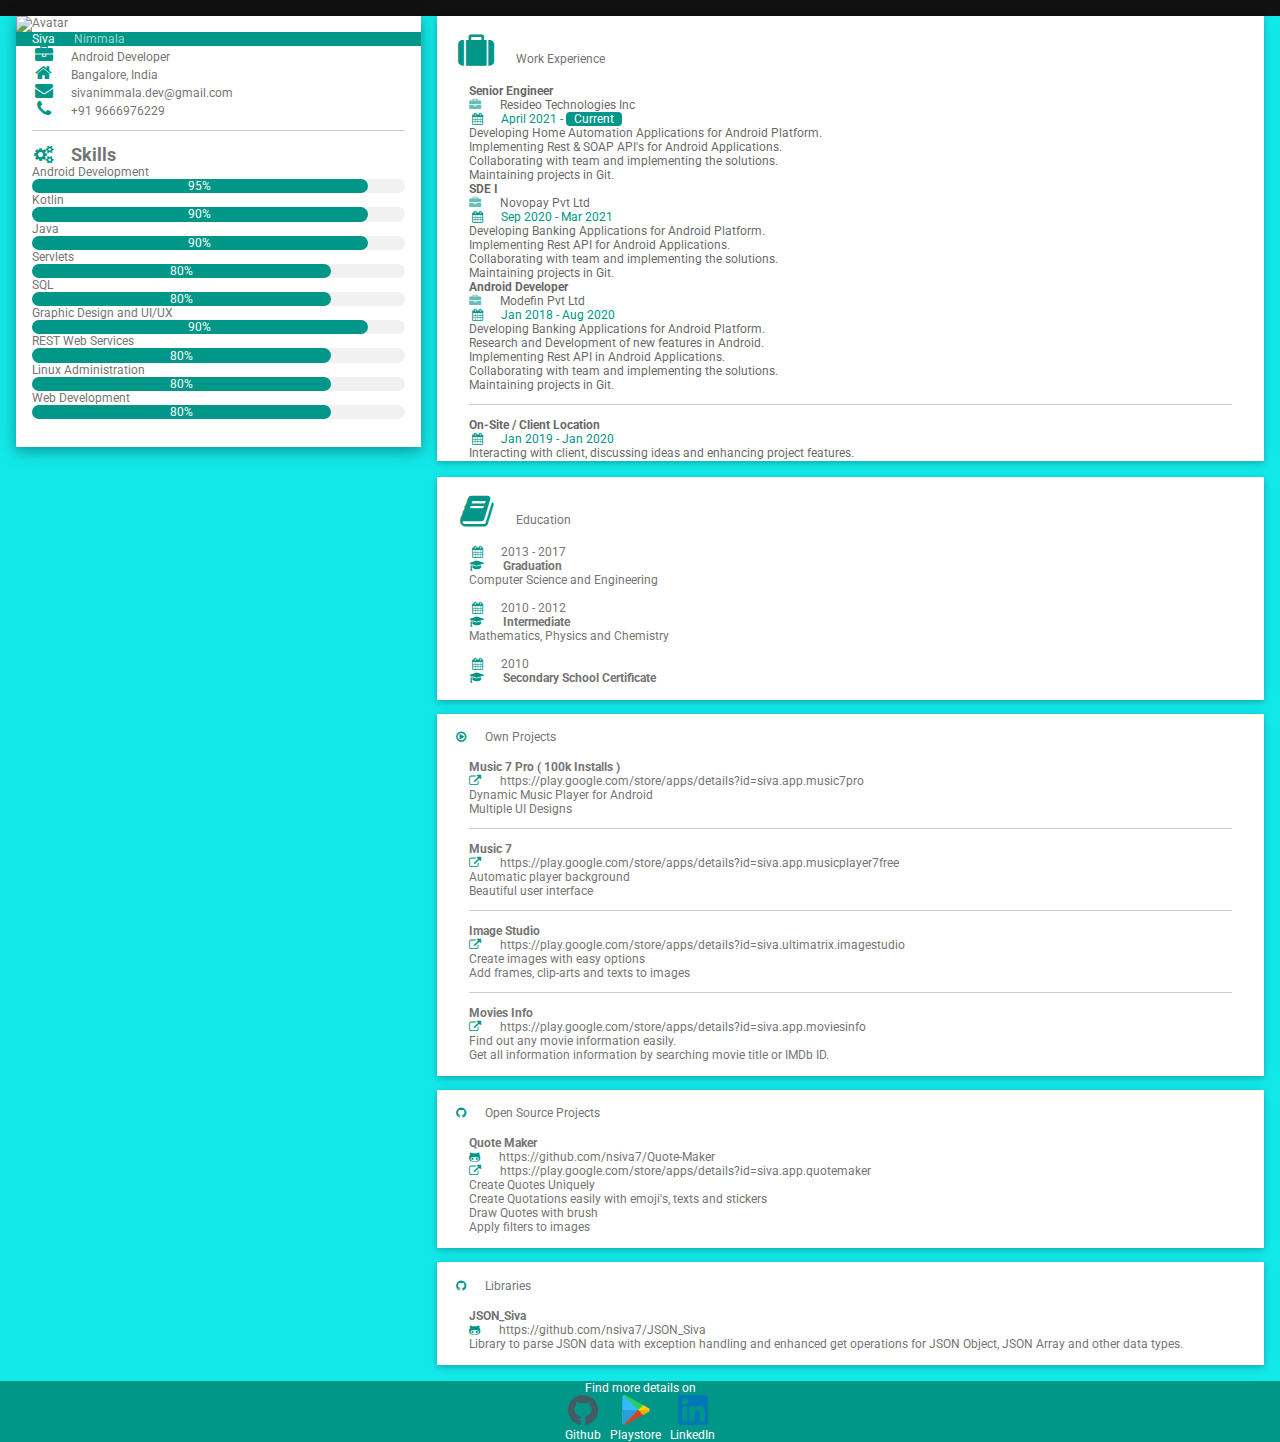
==== index.html @ 4910b0a2 "particles" ====
<!DOCTYPE html>
<html>
<title>Siva Nimmala - Android Developer</title>
<meta charset="UTF-8">
<meta name="viewport" content="width=device-width, initial-scale=1">
<link rel="stylesheet" href="https://www.w3schools.com/w3css/4/w3.css">
<link rel='stylesheet' href='https://fonts.googleapis.com/css?family=Roboto'>
<link rel="stylesheet" href="https://cdnjs.cloudflare.com/ajax/libs/font-awesome/4.7.0/css/font-awesome.min.css">
<link rel="shortcut icon" href="res/siva_fav.ico" type="image/x-icon">
<link rel="stylesheet" media="screen" href="web.css">
<style>
    html, body, h1, h2, h3, h4, h5, h6 {
        font-family: "Roboto", sans-serif
    }
</style>
<body>




<div id="content" style="background: #13E8E9">
    <!-- Page Container -->
    <div class="w3-content w3-margin-top" style="max-width:1400px;">

        <!-- The Grid -->
        <div class="w3-row-padding">

            <!-- Left Column -->
            <div class="w3-third">

                <div class="w3-white w3-text-grey w3-card-4">
                    <div class="w3-display-container">
                        <img src="https://avatars.githubusercontent.com/u/40906974" style="width:100%" alt="Avatar">
                        <h2 class="w3-teal">
                            <span class="w3-margin-left">Siva</span>
                            <span class="w3-margin-left w3-opacity">Nimmala</span>
                        </h2>
                    </div>
                    <div class="w3-container">
                        <p><i class="fa fa-briefcase fa-fw w3-margin-right w3-large w3-text-teal"></i>Android Developer</p>
                        <p><i class="fa fa-home fa-fw w3-margin-right w3-large w3-text-teal"></i>Bangalore, India</p>
                        <p><i class="fa fa-envelope fa-fw w3-margin-right w3-large w3-text-teal"></i>sivanimmala.dev@gmail.com
                        </p>
                        <p><i class="fa fa-phone fa-fw w3-margin-right w3-large w3-text-teal"></i>+91 9666976229</p>
                        <hr>

                        <p class="w3-large"><b><i class="fa fa-cogs fa-fw w3-margin-right w3-text-teal"></i>Skills</b>
                        </p>
                        <p>Android Development</p>
                        <div class="w3-light-grey w3-round-xlarge w3-small">
                            <div class="w3-container w3-center w3-round-xlarge w3-teal" style="width:90%">95%</div>
                        </div>
                        <p>Kotlin</p>
                        <div class="w3-light-grey w3-round-xlarge w3-small">
                            <div class="w3-container w3-center w3-round-xlarge w3-teal" style="width:90%">
                                <div class="w3-center w3-text-white">90%</div>
                            </div>
                        </div>
                        <p>Java</p>
                        <div class="w3-light-grey w3-round-xlarge w3-small">
                            <div class="w3-container w3-center w3-round-xlarge w3-teal" style="width:90%">
                                <div class="w3-center w3-text-white">90%</div>
                            </div>
                        </div>
                        <p>Servlets</p>
                        <div class="w3-light-grey w3-round-xlarge w3-small">
                            <div class="w3-container w3-center w3-round-xlarge w3-teal" style="width:80%">
                                <div class="w3-center w3-text-white">80%</div>
                            </div>
                        </div>
                        <p>SQL</p>
                        <div class="w3-light-grey w3-round-xlarge w3-small">
                            <div class="w3-container w3-center w3-round-xlarge w3-teal" style="width:80%">
                                <div class="w3-center w3-text-white">80%</div>
                            </div>
                        </div>
                        <p>Graphic Design and UI/UX</p>
                        <div class="w3-light-grey w3-round-xlarge w3-small">
                            <div class="w3-container w3-center w3-round-xlarge w3-teal" style="width:90%">
                                <div class="w3-center w3-text-white">90%</div>
                            </div>
                        </div>
                        <p>REST Web Services</p>
                        <div class="w3-light-grey w3-round-xlarge w3-small">
                            <div class="w3-container w3-center w3-round-xlarge w3-teal" style="width:80%">
                                <div class="w3-center w3-text-white">80%</div>
                            </div>
                        </div>
                        <p>Linux Administration</p>
                        <div class="w3-light-grey w3-round-xlarge w3-small">
                            <div class="w3-container w3-center w3-round-xlarge w3-teal" style="width:80%">
                                <div class="w3-center w3-text-white">80%</div>
                            </div>
                        </div>
                        <p>Web Development</p>
                        <div class="w3-light-grey w3-round-xlarge w3-small">
                            <div class="w3-container w3-center w3-round-xlarge w3-teal" style="width:80%">
                                <div class="w3-center w3-text-white">80%</div>
                            </div>
                        </div>
                        <br><br>
                    </div>
                </div>
                <br>

                <!-- End Left Column -->
            </div>

            <!-- Right Column -->
            <div class="w3-twothird">

                <div class="w3-container w3-card w3-margin-bottom" style="background: white">
                    <h2 class="w3-text-grey w3-padding-16"><i
                            class="fa fa-suitcase fa-fw w3-margin-right w3-xxlarge w3-text-teal"></i>Work Experience</h2>
                    <div class="w3-container">
                        <h5 class="w3-opacity"><b>Senior Engineer</b></h5>
                        <h6 class="w3-opacity">
                            <span class="fa fa-briefcase w3-margin-right w3-text-teal"></span>
                            <span>Resideo Technologies Inc</span>
                        </h6>
                        <h6 class="w3-text-teal"><i class="fa fa-calendar fa-fw w3-margin-right"></i>April 2021 - <span
                                class="w3-tag w3-teal w3-round">Current</span></h6>
                        <ul class="w3-opacity">
                            <li>Developing Home Automation Applications for Android Platform.</li>
                            <li>Implementing Rest & SOAP API's for Android Applications.</li>
                            <li>Collaborating with team and implementing the solutions.</li>
                            <li>Maintaining projects in Git.</li>
                        </ul>
                        <h5 class="w3-opacity"><b>SDE I</b></h5>
                        <h6 class="w3-opacity">
                            <span class="fa fa-briefcase w3-margin-right w3-text-teal"></span>
                            <span>Novopay Pvt Ltd</span>
                        </h6>
                        <h6 class="w3-text-teal"><i class="fa fa-calendar fa-fw w3-margin-right"></i>Sep 2020 - Mar 2021
                        </h6>
                        <ul class="w3-opacity">
                            <li>Developing Banking Applications for Android Platform.</li>
                            <li>Implementing Rest API for Android Applications.</li>
                            <li>Collaborating with team and implementing the solutions.</li>
                            <li>Maintaining projects in Git.</li>
                        </ul>
                        <h5 class="w3-opacity"><b>Android Developer</b></h5>
                        <h6 class="w3-opacity">
                            <span class="fa fa-briefcase w3-margin-right w3-text-teal"></span>
                            <span>Modefin Pvt Ltd</span>
                        </h6>
                        <h6 class="w3-text-teal"><i class="fa fa-calendar fa-fw w3-margin-right"></i>Jan 2018 - Aug 2020
                        </h6>
                        <ul class="w3-opacity">
                            <li>Developing Banking Applications for Android Platform.</li>
                            <li>Research and Development of new features in Android.</li>
                            <li>Implementing Rest API in Android Applications.</li>
                            <li>Collaborating with team and implementing the solutions.</li>
                            <li>Maintaining projects in Git.</li>
                        </ul>
                        <hr>
                    </div>
                    <div class="w3-container">
                        <h5 class="w3-opacity"><b>On-Site / Client Location</b></h5>
                        <h6 class="w3-text-teal"><i class="fa fa-calendar fa-fw w3-margin-right"></i>Jan 2019 - Jan 2020
                        </h6>
                        <ul class="w3-opacity">
                            <li>Interacting with client, discussing ideas and enhancing project features.</li>
                        </ul>
                    </div>
                </div>

                <div class="w3-container w3-text-grey w3-card 3-margin-bottom" style="background: white">
                    <h2 class="w3-text-grey w3-padding-16 ">
                        <span class="fa fa-book fa-fw w3-margin-right w3-xxlarge w3-text-teal "></span>Education</h2>
                    <div class="w3-container ">
                        <h6 class="w3-text-grey ">
                            <span class="fa fa-calendar fa-fw w3-margin-right w3-text-teal "></span>2013 - 2017</h6>
                        <span class="fa fa-graduation-cap w3-margin-right w3-text-teal "></span>
                        <b>Graduation</b>
                        <ul class="w3-text-grey ">
                            <li>Computer Science and Engineering</li>
                        </ul>
                    </div>
                    <br>
                    <div class="w3-container ">
                        <h6 class="w3-text-grey ">
                            <span class="fa fa-calendar fa-fw w3-margin-right w3-text-teal "></span>2010 - 2012</h6>
                        <span class="fa fa-graduation-cap w3-margin-right w3-text-teal "></span>
                        <b>Intermediate</b>
                        <ul class="w3-text-grey ">
                            <li>Mathematics, Physics and Chemistry</li>
                        </ul>
                    </div>
                    <br>
                    <div class="w3-container ">
                        <h6 class="w3-text-grey ">
                            <span class="fa fa-calendar fa-fw w3-margin-right w3-text-teal "></span>2010</h6>
                        <span class="fa fa-graduation-cap w3-margin-right w3-text-teal "></span>
                        <b>Secondary School Certificate</b>
                    </div>
                    <br>
                </div>

                <br/>

                <div class="w3-container w3-text-grey w3-card 3-margin-bottom" style="background: white">
                    <h2 class="w3-text-grey w3-padding-16">
                        <i class="fa fa-play-circle-o fa-fw w3-margin-right w2-xxlarge w3-text-teal"></i>Own Projects
                    </h2>
                    <div class="w3-container">
                        <h5 class="w3-text-grey"><b>Music 7 Pro ( 100k Installs )</b></h5>
                        <h6 class="w3-text-grey">
                            <span class="fa fa-external-link w3-margin-right w3-text-teal"></span>
                            <span><a style="display: inline-block;text-decoration: none"
                                     href="https://play.google.com/store/apps/details?id=siva.app.music7pro"
                                     target="_blank">https://play.google.com/store/apps/details?id=siva.app.music7pro</a></span>
                        </h6>
                        <ul class="w3-text-grey">
                            <li>Dynamic Music Player for Android</li>
                            <li>Multiple UI Designs</li>
                        </ul>
                        <hr>
                        <h5 class="w3-text-grey"><b>Music 7</b></h5>
                        <h6 class="w3-text-grey">
                            <span class="fa fa-external-link w3-margin-right w3-text-teal"></span>
                            <span><a style="display: inline-block;text-decoration: none"
                                     href="https://play.google.com/store/apps/details?id=siva.app.musicplayer7free"
                                     target="_blank">https://play.google.com/store/apps/details?id=siva.app.musicplayer7free</a></span>
                        </h6>
                        <ul class="w3-text-grey">
                            <li>Automatic player background</li>
                            <li>Beautiful user interface</li>
                        </ul>
                        <hr>
                        <h5 class="w3-text-grey"><b>Image Studio</b></h5>
                        <h6 class="w3-text-grey">
                            <span class="fa fa-external-link w3-margin-right w3-text-teal"></span>
                            <span><a style="display: inline-block;text-decoration: none"
                                     href="https://play.google.com/store/apps/details?id=siva.ultimatrix.imagestudio"
                                     target="_blank">https://play.google.com/store/apps/details?id=siva.ultimatrix.imagestudio</a></span>
                        </h6>
                        <ul class="w3-text-grey">
                            <li>Create images with easy options</li>
                            <li>Add frames, clip-arts and texts to images</li>
                        </ul>
                        <hr>
                        <h5 class="w3-text-grey"><b>Movies Info</b></h5>
                        <h6 class="w3-text-grey">
                            <span class="fa fa-external-link w3-margin-right w3-text-teal"></span>
                            <span><a style="display: inline-block;text-decoration: none"
                                     href="https://play.google.com/store/apps/details?id=siva.app.moviesinfo"
                                     target="_blank">https://play.google.com/store/apps/details?id=siva.app.moviesinfo</a></span>
                        </h6>
                        <ul class="w3-text-grey">
                            <li>Find out any movie information easily.</li>
                            <li>Get all information information by searching movie title or IMDb ID.</li>
                        </ul>
                        <br>
                    </div>
                </div>

                <br/>

                <div class="w3-container w3-text-grey w3-card 3-margin-bottom" style="background: white">
                    <h2 class="w3-text-grey w3-padding-16">
                        <i class="fa fa-github fa-fw w3-margin-right w2-xxlarge w3-text-teal"></i>Open Source Projects
                    </h2>
                    <div class="w3-container">
                        <h5 class="w3-text-grey"><b>Quote Maker</b></h5>
                        <h6 class="w3-text-grey">
                            <span class="fa fa-github-alt w3-margin-right w3-text-teal"></span>
                            <span><a style="display: inline-block;text-decoration: none"
                                     href="https://github.com/nsiva7/Quote-Maker" target="_blank">https://github.com/nsiva7/Quote-Maker</a></span>
                            <br/>
                            <span class="fa fa-external-link w3-margin-right w3-text-teal"></span>
                            <span><a style="display: inline-block;text-decoration: none"
                                     href="https://play.google.com/store/apps/details?id=siva.app.quotemaker"
                                     target="_blank">https://play.google.com/store/apps/details?id=siva.app.quotemaker</a></span>
                        </h6>
                        <ul class="w3-text-grey">
                            <li>Create Quotes Uniquely</li>
                            <li>Create Quotations easily with emoji's, texts and stickers</li>
                            <li>Draw Quotes with brush</li>
                            <li>Apply filters to images</li>
                        </ul>
                        <br>
                    </div>
                </div>

                <br/>

                <div class="w3-container w3-text-grey w3-card 3-margin-bottom" style="background: white">
                    <h2 class="w3-text-grey w3-padding-16">
                        <i class="fa fa-github fa-fw w3-margin-right w2-xxlarge w3-text-teal"></i>Libraries
                    </h2>
                    <div class="w3-container">
                        <h5 class="w3-text-grey"><b>JSON_Siva</b></h5>
                        <h6 class="w3-text-grey">
                            <span class="fa fa-github-alt w3-margin-right w3-text-teal"></span>
                            <span><a style="display: inline-block;text-decoration: none"
                                     href="https://github.com/nsiva7/JSON_Siva" target="_blank">https://github.com/nsiva7/JSON_Siva</a></span>
                        </h6>
                        <ul class="w3-text-grey">
                            <li>Library to parse JSON data with exception handling and enhanced get operations for JSON
                                Object, JSON Array and other data types.
                            </li>
                        </ul>
                        <br>
                    </div>
                </div>

                <!-- End Right Column -->
            </div>

            <!-- End Grid -->
        </div>

        <!-- End Page Container -->
    </div>

    <footer class="w3-container w3-teal w3-center w3-margin-top">
        <p>Find more details on</p>
        <div>
            <a style="display: inline-block;text-decoration: none" href="https://github.com/nsiva7" target="_blank">
                <div style="align-content: center">
                    <img alt="Siva Nimmala on Github" src="res/github.png" width="30" height="30">
                    <p>Github</p>
                </div>
            </a>
            <p style="display: inline-block">&nbsp;</p>
            <a style="display: inline-block;text-decoration: none"
               href="https://play.google.com/store/apps/dev?id=6295337706296843782" target="_blank">
                <div style="align-content: center">
                    <img alt="Siva Nimmala on Google Playstore" src="res/playstore.png" width="30" height="30">
                    <p>Playstore</p>
                </div>
            </a>
            <p style="display: inline-block">&nbsp;</p>
            <a style="display: inline-block;text-decoration: none"
               href="https://www.linkedin.com/in/siva-nimmala-716959147/" target="_blank">
                <div style="align-content: center">
                    <img alt="Siva Nimmala on LinkedIn" src="res/linkedin.png" width="30" height="30">
                    <p>LinkedIn</p>
                </div>
            </a>
        </div>
    </footer>
</div>

</body>
</html>
---- web.css ----
/* =============================================================================
   HTML5 CSS Reset Minified - Eric Meyer
   ========================================================================== */

html,body,div,span,object,iframe,h1,h2,h3,h4,h5,h6,p,blockquote,pre,abbr,address,cite,code,del,dfn,em,img,ins,kbd,q,samp,small,strong,sub,sup,var,b,i,dl,dt,dd,ol,ul,li,fieldset,form,label,legend,table,caption,tbody,tfoot,thead,tr,th,td,article,aside,canvas,details,figcaption,figure,footer,header,hgroup,menu,nav,section,summary,time,mark,audio,video{margin:0;padding:0;border:0;outline:0;font-size:100%;vertical-align:baseline;background:transparent}
body{line-height:1}
article,aside,details,figcaption,figure,footer,header,hgroup,menu,nav,section{display:block}
nav ul{list-style:none}
blockquote,q{quotes:none}
blockquote:before,blockquote:after,q:before,q:after{content:none}
a{margin:0;padding:0;font-size:100%;vertical-align:baseline;background:transparent;text-decoration:none}
mark{background-color:#ff9;color:#000;font-style:italic;font-weight:bold}
del{text-decoration:line-through}
abbr[title],dfn[title]{border-bottom:1px dotted;cursor:help}
table{border-collapse:collapse;border-spacing:0}
hr{display:block;height:1px;border:0;border-top:1px solid #ccc;margin:1em 0;padding:0}
input,select{vertical-align:middle}
li{list-style:none}


/* =============================================================================
   My CSS
   ========================================================================== */

/* ---- base ---- */

html,body{
    width:100%;
    height:100%;
    background:#111;
}

html{
    -webkit-tap-highlight-color: rgba(0, 0, 0, 0);
}

body{
    font:normal 75% Arial, Helvetica, sans-serif;
}

canvas{
    display:block;
    vertical-align:bottom;
}


/* ---- stats.js ---- */

.count-particles{
    background: #000022;
    position: absolute;
    top: 48px;
    left: 0;
    width: 80px;
    color: #13E8E9;
    font-size: .8em;
    text-align: left;
    text-indent: 4px;
    line-height: 14px;
    padding-bottom: 2px;
    font-family: Helvetica, Arial, sans-serif;
    font-weight: bold;
}

.js-count-particles{
    font-size: 1.1em;
}

#stats,
.count-particles{
    -webkit-user-select: none;
    margin-top: 5px;
    margin-left: 5px;
}

#stats{
    border-radius: 3px 3px 0 0;
    overflow: hidden;
}

.count-particles{
    border-radius: 0 0 3px 3px;
}


/* ---- particles.js container ---- */

#particles-js{
    width: 100%;
    height: 100%;
    background-color: #b61924;
    background-image: url('');
    background-size: cover;
    background-position: 50% 50%;
    background-repeat: no-repeat;
}
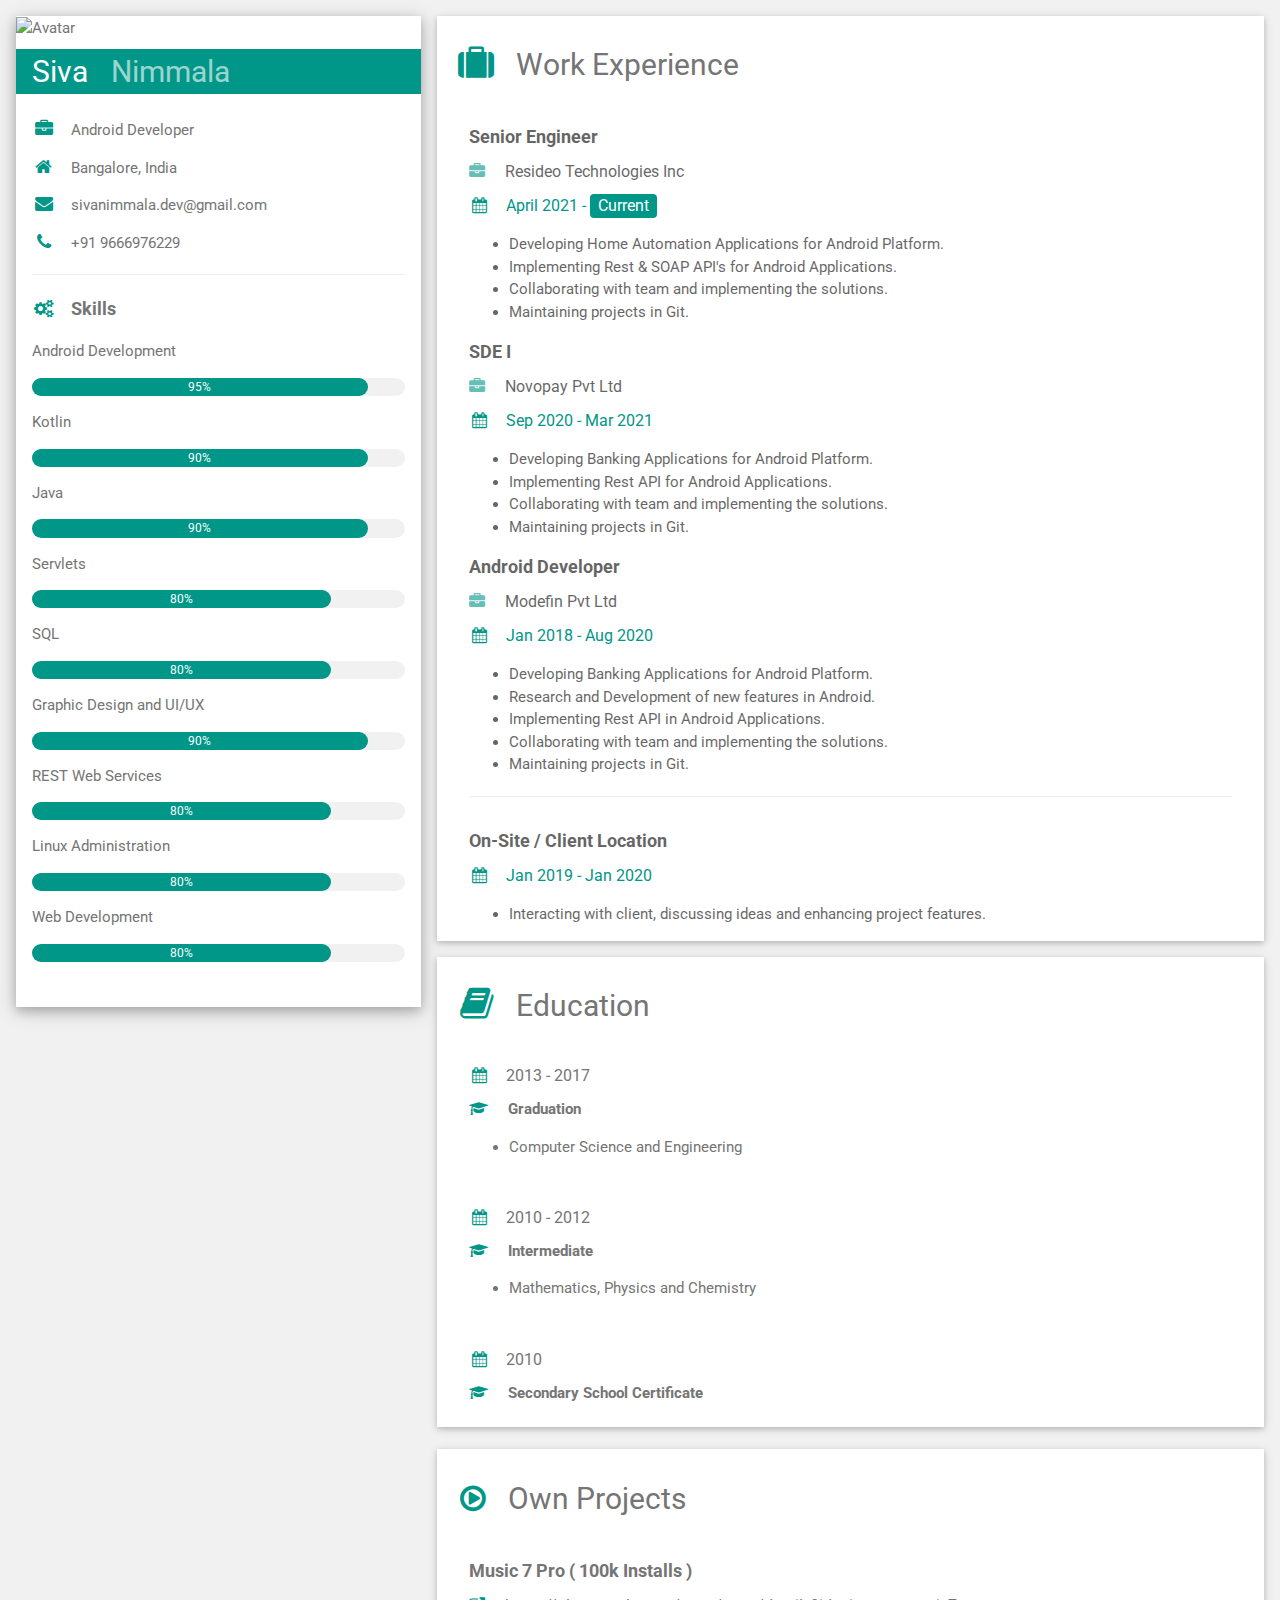
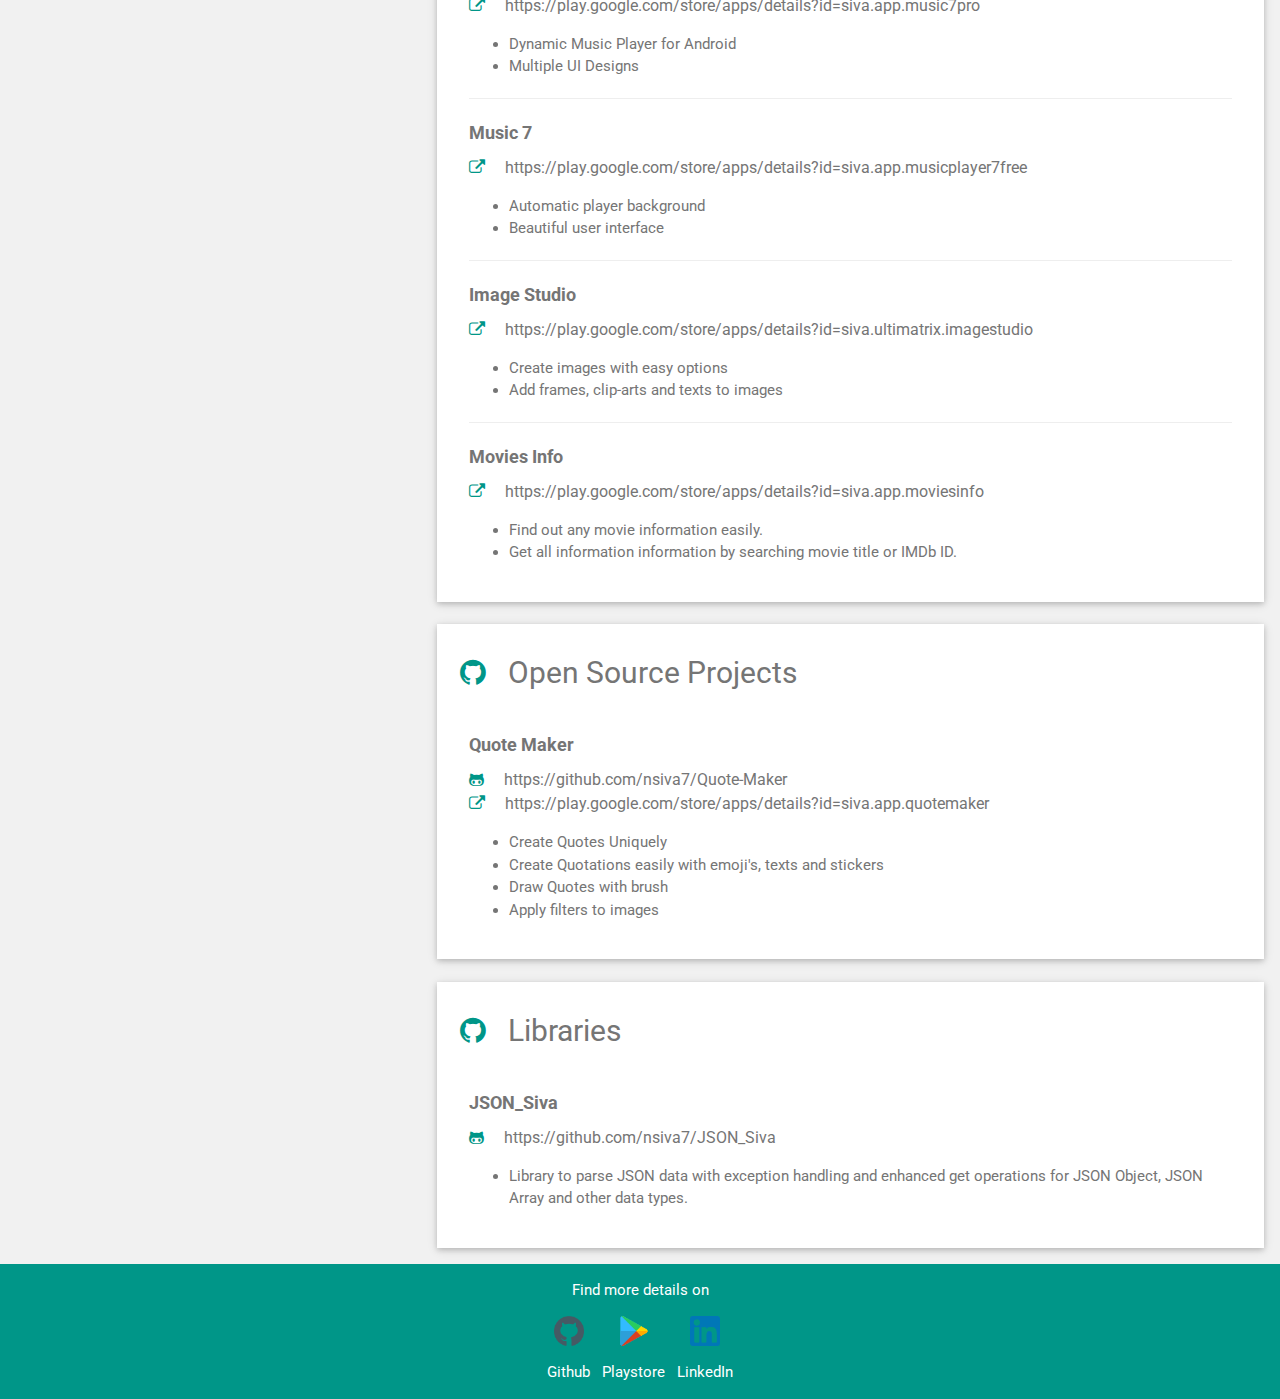
==== commit ff87bdda: "[Fix] Particles #1" ====
--- a/index.html
+++ b/index.html
@@ -7,341 +7,335 @@
 <link rel='stylesheet' href='https://fonts.googleapis.com/css?family=Roboto'>
 <link rel="stylesheet" href="https://cdnjs.cloudflare.com/ajax/libs/font-awesome/4.7.0/css/font-awesome.min.css">
 <link rel="shortcut icon" href="res/siva_fav.ico" type="image/x-icon">
-<link rel="stylesheet" media="screen" href="web.css">
 <style>
     html, body, h1, h2, h3, h4, h5, h6 {
         font-family: "Roboto", sans-serif
     }
 </style>
-<body>
-
-
-
-
-<div id="content" style="background: #13E8E9">
-    <!-- Page Container -->
-    <div class="w3-content w3-margin-top" style="max-width:1400px;">
-
-        <!-- The Grid -->
-        <div class="w3-row-padding">
-
-            <!-- Left Column -->
-            <div class="w3-third">
-
-                <div class="w3-white w3-text-grey w3-card-4">
-                    <div class="w3-display-container">
-                        <img src="https://avatars.githubusercontent.com/u/40906974" style="width:100%" alt="Avatar">
-                        <h2 class="w3-teal">
-                            <span class="w3-margin-left">Siva</span>
-                            <span class="w3-margin-left w3-opacity">Nimmala</span>
-                        </h2>
-                    </div>
-                    <div class="w3-container">
-                        <p><i class="fa fa-briefcase fa-fw w3-margin-right w3-large w3-text-teal"></i>Android Developer</p>
-                        <p><i class="fa fa-home fa-fw w3-margin-right w3-large w3-text-teal"></i>Bangalore, India</p>
-                        <p><i class="fa fa-envelope fa-fw w3-margin-right w3-large w3-text-teal"></i>sivanimmala.dev@gmail.com
-                        </p>
-                        <p><i class="fa fa-phone fa-fw w3-margin-right w3-large w3-text-teal"></i>+91 9666976229</p>
-                        <hr>
-
-                        <p class="w3-large"><b><i class="fa fa-cogs fa-fw w3-margin-right w3-text-teal"></i>Skills</b>
-                        </p>
-                        <p>Android Development</p>
-                        <div class="w3-light-grey w3-round-xlarge w3-small">
-                            <div class="w3-container w3-center w3-round-xlarge w3-teal" style="width:90%">95%</div>
-                        </div>
-                        <p>Kotlin</p>
-                        <div class="w3-light-grey w3-round-xlarge w3-small">
-                            <div class="w3-container w3-center w3-round-xlarge w3-teal" style="width:90%">
-                                <div class="w3-center w3-text-white">90%</div>
-                            </div>
-                        </div>
-                        <p>Java</p>
-                        <div class="w3-light-grey w3-round-xlarge w3-small">
-                            <div class="w3-container w3-center w3-round-xlarge w3-teal" style="width:90%">
-                                <div class="w3-center w3-text-white">90%</div>
-                            </div>
-                        </div>
-                        <p>Servlets</p>
-                        <div class="w3-light-grey w3-round-xlarge w3-small">
-                            <div class="w3-container w3-center w3-round-xlarge w3-teal" style="width:80%">
-                                <div class="w3-center w3-text-white">80%</div>
-                            </div>
-                        </div>
-                        <p>SQL</p>
-                        <div class="w3-light-grey w3-round-xlarge w3-small">
-                            <div class="w3-container w3-center w3-round-xlarge w3-teal" style="width:80%">
-                                <div class="w3-center w3-text-white">80%</div>
-                            </div>
-                        </div>
-                        <p>Graphic Design and UI/UX</p>
-                        <div class="w3-light-grey w3-round-xlarge w3-small">
-                            <div class="w3-container w3-center w3-round-xlarge w3-teal" style="width:90%">
-                                <div class="w3-center w3-text-white">90%</div>
-                            </div>
-                        </div>
-                        <p>REST Web Services</p>
-                        <div class="w3-light-grey w3-round-xlarge w3-small">
-                            <div class="w3-container w3-center w3-round-xlarge w3-teal" style="width:80%">
-                                <div class="w3-center w3-text-white">80%</div>
-                            </div>
-                        </div>
-                        <p>Linux Administration</p>
-                        <div class="w3-light-grey w3-round-xlarge w3-small">
-                            <div class="w3-container w3-center w3-round-xlarge w3-teal" style="width:80%">
-                                <div class="w3-center w3-text-white">80%</div>
-                            </div>
-                        </div>
-                        <p>Web Development</p>
-                        <div class="w3-light-grey w3-round-xlarge w3-small">
-                            <div class="w3-container w3-center w3-round-xlarge w3-teal" style="width:80%">
-                                <div class="w3-center w3-text-white">80%</div>
-                            </div>
-                        </div>
-                        <br><br>
-                    </div>
+<body class="w3-light-grey">
+
+<!-- Page Container -->
+<div class="w3-content w3-margin-top" style="max-width:1400px;">
+
+    <!-- The Grid -->
+    <div class="w3-row-padding">
+
+        <!-- Left Column -->
+        <div class="w3-third">
+
+            <div class="w3-white w3-text-grey w3-card-4">
+                <div class="w3-display-container">
+                    <img src="https://avatars.githubusercontent.com/u/40906974" style="width:100%" alt="Avatar">
+                    <h2 class="w3-teal">
+                        <span class="w3-margin-left">Siva</span>
+                        <span class="w3-margin-left w3-opacity">Nimmala</span>
+                    </h2>
+                </div>
+                <div class="w3-container">
+                    <p><i class="fa fa-briefcase fa-fw w3-margin-right w3-large w3-text-teal"></i>Android Developer</p>
+                    <p><i class="fa fa-home fa-fw w3-margin-right w3-large w3-text-teal"></i>Bangalore, India</p>
+                    <p><i class="fa fa-envelope fa-fw w3-margin-right w3-large w3-text-teal"></i>sivanimmala.dev@gmail.com
+                    </p>
+                    <p><i class="fa fa-phone fa-fw w3-margin-right w3-large w3-text-teal"></i>+91 9666976229</p>
+                    <hr>
+
+                    <p class="w3-large"><b><i class="fa fa-cogs fa-fw w3-margin-right w3-text-teal"></i>Skills</b>
+                    </p>
+                    <p>Android Development</p>
+                    <div class="w3-light-grey w3-round-xlarge w3-small">
+                        <div class="w3-container w3-center w3-round-xlarge w3-teal" style="width:90%">95%</div>
+                    </div>
+                    <p>Kotlin</p>
+                    <div class="w3-light-grey w3-round-xlarge w3-small">
+                        <div class="w3-container w3-center w3-round-xlarge w3-teal" style="width:90%">
+                            <div class="w3-center w3-text-white">90%</div>
+                        </div>
+                    </div>
+                    <p>Java</p>
+                    <div class="w3-light-grey w3-round-xlarge w3-small">
+                        <div class="w3-container w3-center w3-round-xlarge w3-teal" style="width:90%">
+                            <div class="w3-center w3-text-white">90%</div>
+                        </div>
+                    </div>
+                    <p>Servlets</p>
+                    <div class="w3-light-grey w3-round-xlarge w3-small">
+                        <div class="w3-container w3-center w3-round-xlarge w3-teal" style="width:80%">
+                            <div class="w3-center w3-text-white">80%</div>
+                        </div>
+                    </div>
+                    <p>SQL</p>
+                    <div class="w3-light-grey w3-round-xlarge w3-small">
+                        <div class="w3-container w3-center w3-round-xlarge w3-teal" style="width:80%">
+                            <div class="w3-center w3-text-white">80%</div>
+                        </div>
+                    </div>
+                    <p>Graphic Design and UI/UX</p>
+                    <div class="w3-light-grey w3-round-xlarge w3-small">
+                        <div class="w3-container w3-center w3-round-xlarge w3-teal" style="width:90%">
+                            <div class="w3-center w3-text-white">90%</div>
+                        </div>
+                    </div>
+                    <p>REST Web Services</p>
+                    <div class="w3-light-grey w3-round-xlarge w3-small">
+                        <div class="w3-container w3-center w3-round-xlarge w3-teal" style="width:80%">
+                            <div class="w3-center w3-text-white">80%</div>
+                        </div>
+                    </div>
+                    <p>Linux Administration</p>
+                    <div class="w3-light-grey w3-round-xlarge w3-small">
+                        <div class="w3-container w3-center w3-round-xlarge w3-teal" style="width:80%">
+                            <div class="w3-center w3-text-white">80%</div>
+                        </div>
+                    </div>
+                    <p>Web Development</p>
+                    <div class="w3-light-grey w3-round-xlarge w3-small">
+                        <div class="w3-container w3-center w3-round-xlarge w3-teal" style="width:80%">
+                            <div class="w3-center w3-text-white">80%</div>
+                        </div>
+                    </div>
+                    <br><br>
+                </div>
+            </div>
+            <br>
+
+            <!-- End Left Column -->
+        </div>
+
+        <!-- Right Column -->
+        <div class="w3-twothird">
+
+            <div class="w3-container w3-card w3-margin-bottom" style="background: white">
+                <h2 class="w3-text-grey w3-padding-16"><i
+                        class="fa fa-suitcase fa-fw w3-margin-right w3-xxlarge w3-text-teal"></i>Work Experience</h2>
+                <div class="w3-container">
+                    <h5 class="w3-opacity"><b>Senior Engineer</b></h5>
+                    <h6 class="w3-opacity">
+                        <span class="fa fa-briefcase w3-margin-right w3-text-teal"></span>
+                        <span>Resideo Technologies Inc</span>
+                    </h6>
+                    <h6 class="w3-text-teal"><i class="fa fa-calendar fa-fw w3-margin-right"></i>April 2021 - <span
+                            class="w3-tag w3-teal w3-round">Current</span></h6>
+                    <ul class="w3-opacity">
+                        <li>Developing Home Automation Applications for Android Platform.</li>
+                        <li>Implementing Rest & SOAP API's for Android Applications.</li>
+                        <li>Collaborating with team and implementing the solutions.</li>
+                        <li>Maintaining projects in Git.</li>
+                    </ul>
+                    <h5 class="w3-opacity"><b>SDE I</b></h5>
+                    <h6 class="w3-opacity">
+                        <span class="fa fa-briefcase w3-margin-right w3-text-teal"></span>
+                        <span>Novopay Pvt Ltd</span>
+                    </h6>
+                    <h6 class="w3-text-teal"><i class="fa fa-calendar fa-fw w3-margin-right"></i>Sep 2020 - Mar 2021
+                    </h6>
+                    <ul class="w3-opacity">
+                        <li>Developing Banking Applications for Android Platform.</li>
+                        <li>Implementing Rest API for Android Applications.</li>
+                        <li>Collaborating with team and implementing the solutions.</li>
+                        <li>Maintaining projects in Git.</li>
+                    </ul>
+                    <h5 class="w3-opacity"><b>Android Developer</b></h5>
+                    <h6 class="w3-opacity">
+                        <span class="fa fa-briefcase w3-margin-right w3-text-teal"></span>
+                        <span>Modefin Pvt Ltd</span>
+                    </h6>
+                    <h6 class="w3-text-teal"><i class="fa fa-calendar fa-fw w3-margin-right"></i>Jan 2018 - Aug 2020
+                    </h6>
+                    <ul class="w3-opacity">
+                        <li>Developing Banking Applications for Android Platform.</li>
+                        <li>Research and Development of new features in Android.</li>
+                        <li>Implementing Rest API in Android Applications.</li>
+                        <li>Collaborating with team and implementing the solutions.</li>
+                        <li>Maintaining projects in Git.</li>
+                    </ul>
+                    <hr>
+                </div>
+                <div class="w3-container">
+                    <h5 class="w3-opacity"><b>On-Site / Client Location</b></h5>
+                    <h6 class="w3-text-teal"><i class="fa fa-calendar fa-fw w3-margin-right"></i>Jan 2019 - Jan 2020
+                    </h6>
+                    <ul class="w3-opacity">
+                        <li>Interacting with client, discussing ideas and enhancing project features.</li>
+                    </ul>
+                </div>
+            </div>
+
+            <div class="w3-container w3-text-grey w3-card 3-margin-bottom" style="background: white">
+                <h2 class="w3-text-grey w3-padding-16 ">
+                    <span class="fa fa-book fa-fw w3-margin-right w3-xxlarge w3-text-teal "></span>Education</h2>
+                <div class="w3-container ">
+                    <h6 class="w3-text-grey ">
+                        <span class="fa fa-calendar fa-fw w3-margin-right w3-text-teal "></span>2013 - 2017</h6>
+                    <span class="fa fa-graduation-cap w3-margin-right w3-text-teal "></span>
+                    <b>Graduation</b>
+                    <ul class="w3-text-grey ">
+                        <li>Computer Science and Engineering</li>
+                    </ul>
                 </div>
                 <br>
-
-                <!-- End Left Column -->
-            </div>
-
-            <!-- Right Column -->
-            <div class="w3-twothird">
-
-                <div class="w3-container w3-card w3-margin-bottom" style="background: white">
-                    <h2 class="w3-text-grey w3-padding-16"><i
-                            class="fa fa-suitcase fa-fw w3-margin-right w3-xxlarge w3-text-teal"></i>Work Experience</h2>
-                    <div class="w3-container">
-                        <h5 class="w3-opacity"><b>Senior Engineer</b></h5>
-                        <h6 class="w3-opacity">
-                            <span class="fa fa-briefcase w3-margin-right w3-text-teal"></span>
-                            <span>Resideo Technologies Inc</span>
-                        </h6>
-                        <h6 class="w3-text-teal"><i class="fa fa-calendar fa-fw w3-margin-right"></i>April 2021 - <span
-                                class="w3-tag w3-teal w3-round">Current</span></h6>
-                        <ul class="w3-opacity">
-                            <li>Developing Home Automation Applications for Android Platform.</li>
-                            <li>Implementing Rest & SOAP API's for Android Applications.</li>
-                            <li>Collaborating with team and implementing the solutions.</li>
-                            <li>Maintaining projects in Git.</li>
-                        </ul>
-                        <h5 class="w3-opacity"><b>SDE I</b></h5>
-                        <h6 class="w3-opacity">
-                            <span class="fa fa-briefcase w3-margin-right w3-text-teal"></span>
-                            <span>Novopay Pvt Ltd</span>
-                        </h6>
-                        <h6 class="w3-text-teal"><i class="fa fa-calendar fa-fw w3-margin-right"></i>Sep 2020 - Mar 2021
-                        </h6>
-                        <ul class="w3-opacity">
-                            <li>Developing Banking Applications for Android Platform.</li>
-                            <li>Implementing Rest API for Android Applications.</li>
-                            <li>Collaborating with team and implementing the solutions.</li>
-                            <li>Maintaining projects in Git.</li>
-                        </ul>
-                        <h5 class="w3-opacity"><b>Android Developer</b></h5>
-                        <h6 class="w3-opacity">
-                            <span class="fa fa-briefcase w3-margin-right w3-text-teal"></span>
-                            <span>Modefin Pvt Ltd</span>
-                        </h6>
-                        <h6 class="w3-text-teal"><i class="fa fa-calendar fa-fw w3-margin-right"></i>Jan 2018 - Aug 2020
-                        </h6>
-                        <ul class="w3-opacity">
-                            <li>Developing Banking Applications for Android Platform.</li>
-                            <li>Research and Development of new features in Android.</li>
-                            <li>Implementing Rest API in Android Applications.</li>
-                            <li>Collaborating with team and implementing the solutions.</li>
-                            <li>Maintaining projects in Git.</li>
-                        </ul>
-                        <hr>
-                    </div>
-                    <div class="w3-container">
-                        <h5 class="w3-opacity"><b>On-Site / Client Location</b></h5>
-                        <h6 class="w3-text-teal"><i class="fa fa-calendar fa-fw w3-margin-right"></i>Jan 2019 - Jan 2020
-                        </h6>
-                        <ul class="w3-opacity">
-                            <li>Interacting with client, discussing ideas and enhancing project features.</li>
-                        </ul>
-                    </div>
-                </div>
-
-                <div class="w3-container w3-text-grey w3-card 3-margin-bottom" style="background: white">
-                    <h2 class="w3-text-grey w3-padding-16 ">
-                        <span class="fa fa-book fa-fw w3-margin-right w3-xxlarge w3-text-teal "></span>Education</h2>
-                    <div class="w3-container ">
-                        <h6 class="w3-text-grey ">
-                            <span class="fa fa-calendar fa-fw w3-margin-right w3-text-teal "></span>2013 - 2017</h6>
-                        <span class="fa fa-graduation-cap w3-margin-right w3-text-teal "></span>
-                        <b>Graduation</b>
-                        <ul class="w3-text-grey ">
-                            <li>Computer Science and Engineering</li>
-                        </ul>
-                    </div>
+                <div class="w3-container ">
+                    <h6 class="w3-text-grey ">
+                        <span class="fa fa-calendar fa-fw w3-margin-right w3-text-teal "></span>2010 - 2012</h6>
+                    <span class="fa fa-graduation-cap w3-margin-right w3-text-teal "></span>
+                    <b>Intermediate</b>
+                    <ul class="w3-text-grey ">
+                        <li>Mathematics, Physics and Chemistry</li>
+                    </ul>
+                </div>
+                <br>
+                <div class="w3-container ">
+                    <h6 class="w3-text-grey ">
+                        <span class="fa fa-calendar fa-fw w3-margin-right w3-text-teal "></span>2010</h6>
+                    <span class="fa fa-graduation-cap w3-margin-right w3-text-teal "></span>
+                    <b>Secondary School Certificate</b>
+                </div>
+                <br>
+            </div>
+
+            <br/>
+
+            <div class="w3-container w3-text-grey w3-card 3-margin-bottom" style="background: white">
+                <h2 class="w3-text-grey w3-padding-16">
+                    <i class="fa fa-play-circle-o fa-fw w3-margin-right w2-xxlarge w3-text-teal"></i>Own Projects
+                </h2>
+                <div class="w3-container">
+                    <h5 class="w3-text-grey"><b>Music 7 Pro ( 100k Installs )</b></h5>
+                    <h6 class="w3-text-grey">
+                        <span class="fa fa-external-link w3-margin-right w3-text-teal"></span>
+                        <span><a style="display: inline-block;text-decoration: none"
+                                 href="https://play.google.com/store/apps/details?id=siva.app.music7pro"
+                                 target="_blank">https://play.google.com/store/apps/details?id=siva.app.music7pro</a></span>
+                    </h6>
+                    <ul class="w3-text-grey">
+                        <li>Dynamic Music Player for Android</li>
+                        <li>Multiple UI Designs</li>
+                    </ul>
+                    <hr>
+                    <h5 class="w3-text-grey"><b>Music 7</b></h5>
+                    <h6 class="w3-text-grey">
+                        <span class="fa fa-external-link w3-margin-right w3-text-teal"></span>
+                        <span><a style="display: inline-block;text-decoration: none"
+                                 href="https://play.google.com/store/apps/details?id=siva.app.musicplayer7free"
+                                 target="_blank">https://play.google.com/store/apps/details?id=siva.app.musicplayer7free</a></span>
+                    </h6>
+                    <ul class="w3-text-grey">
+                        <li>Automatic player background</li>
+                        <li>Beautiful user interface</li>
+                    </ul>
+                    <hr>
+                    <h5 class="w3-text-grey"><b>Image Studio</b></h5>
+                    <h6 class="w3-text-grey">
+                        <span class="fa fa-external-link w3-margin-right w3-text-teal"></span>
+                        <span><a style="display: inline-block;text-decoration: none"
+                                 href="https://play.google.com/store/apps/details?id=siva.ultimatrix.imagestudio"
+                                 target="_blank">https://play.google.com/store/apps/details?id=siva.ultimatrix.imagestudio</a></span>
+                    </h6>
+                    <ul class="w3-text-grey">
+                        <li>Create images with easy options</li>
+                        <li>Add frames, clip-arts and texts to images</li>
+                    </ul>
+                    <hr>
+                    <h5 class="w3-text-grey"><b>Movies Info</b></h5>
+                    <h6 class="w3-text-grey">
+                        <span class="fa fa-external-link w3-margin-right w3-text-teal"></span>
+                        <span><a style="display: inline-block;text-decoration: none"
+                                 href="https://play.google.com/store/apps/details?id=siva.app.moviesinfo"
+                                 target="_blank">https://play.google.com/store/apps/details?id=siva.app.moviesinfo</a></span>
+                    </h6>
+                    <ul class="w3-text-grey">
+                        <li>Find out any movie information easily.</li>
+                        <li>Get all information information by searching movie title or IMDb ID.</li>
+                    </ul>
                     <br>
-                    <div class="w3-container ">
-                        <h6 class="w3-text-grey ">
-                            <span class="fa fa-calendar fa-fw w3-margin-right w3-text-teal "></span>2010 - 2012</h6>
-                        <span class="fa fa-graduation-cap w3-margin-right w3-text-teal "></span>
-                        <b>Intermediate</b>
-                        <ul class="w3-text-grey ">
-                            <li>Mathematics, Physics and Chemistry</li>
-                        </ul>
-                    </div>
+                </div>
+            </div>
+
+            <br/>
+
+            <div class="w3-container w3-text-grey w3-card 3-margin-bottom" style="background: white">
+                <h2 class="w3-text-grey w3-padding-16">
+                    <i class="fa fa-github fa-fw w3-margin-right w2-xxlarge w3-text-teal"></i>Open Source Projects
+                </h2>
+                <div class="w3-container">
+                    <h5 class="w3-text-grey"><b>Quote Maker</b></h5>
+                    <h6 class="w3-text-grey">
+                        <span class="fa fa-github-alt w3-margin-right w3-text-teal"></span>
+                        <span><a style="display: inline-block;text-decoration: none"
+                                 href="https://github.com/nsiva7/Quote-Maker" target="_blank">https://github.com/nsiva7/Quote-Maker</a></span>
+                        <br/>
+                        <span class="fa fa-external-link w3-margin-right w3-text-teal"></span>
+                        <span><a style="display: inline-block;text-decoration: none"
+                                 href="https://play.google.com/store/apps/details?id=siva.app.quotemaker"
+                                 target="_blank">https://play.google.com/store/apps/details?id=siva.app.quotemaker</a></span>
+                    </h6>
+                    <ul class="w3-text-grey">
+                        <li>Create Quotes Uniquely</li>
+                        <li>Create Quotations easily with emoji's, texts and stickers</li>
+                        <li>Draw Quotes with brush</li>
+                        <li>Apply filters to images</li>
+                    </ul>
                     <br>
-                    <div class="w3-container ">
-                        <h6 class="w3-text-grey ">
-                            <span class="fa fa-calendar fa-fw w3-margin-right w3-text-teal "></span>2010</h6>
-                        <span class="fa fa-graduation-cap w3-margin-right w3-text-teal "></span>
-                        <b>Secondary School Certificate</b>
-                    </div>
+                </div>
+            </div>
+
+            <br/>
+
+            <div class="w3-container w3-text-grey w3-card 3-margin-bottom" style="background: white">
+                <h2 class="w3-text-grey w3-padding-16">
+                    <i class="fa fa-github fa-fw w3-margin-right w2-xxlarge w3-text-teal"></i>Libraries
+                </h2>
+                <div class="w3-container">
+                    <h5 class="w3-text-grey"><b>JSON_Siva</b></h5>
+                    <h6 class="w3-text-grey">
+                        <span class="fa fa-github-alt w3-margin-right w3-text-teal"></span>
+                        <span><a style="display: inline-block;text-decoration: none"
+                                 href="https://github.com/nsiva7/JSON_Siva" target="_blank">https://github.com/nsiva7/JSON_Siva</a></span>
+                    </h6>
+                    <ul class="w3-text-grey">
+                        <li>Library to parse JSON data with exception handling and enhanced get operations for JSON
+                            Object, JSON Array and other data types.
+                        </li>
+                    </ul>
                     <br>
                 </div>
-
-                <br/>
-
-                <div class="w3-container w3-text-grey w3-card 3-margin-bottom" style="background: white">
-                    <h2 class="w3-text-grey w3-padding-16">
-                        <i class="fa fa-play-circle-o fa-fw w3-margin-right w2-xxlarge w3-text-teal"></i>Own Projects
-                    </h2>
-                    <div class="w3-container">
-                        <h5 class="w3-text-grey"><b>Music 7 Pro ( 100k Installs )</b></h5>
-                        <h6 class="w3-text-grey">
-                            <span class="fa fa-external-link w3-margin-right w3-text-teal"></span>
-                            <span><a style="display: inline-block;text-decoration: none"
-                                     href="https://play.google.com/store/apps/details?id=siva.app.music7pro"
-                                     target="_blank">https://play.google.com/store/apps/details?id=siva.app.music7pro</a></span>
-                        </h6>
-                        <ul class="w3-text-grey">
-                            <li>Dynamic Music Player for Android</li>
-                            <li>Multiple UI Designs</li>
-                        </ul>
-                        <hr>
-                        <h5 class="w3-text-grey"><b>Music 7</b></h5>
-                        <h6 class="w3-text-grey">
-                            <span class="fa fa-external-link w3-margin-right w3-text-teal"></span>
-                            <span><a style="display: inline-block;text-decoration: none"
-                                     href="https://play.google.com/store/apps/details?id=siva.app.musicplayer7free"
-                                     target="_blank">https://play.google.com/store/apps/details?id=siva.app.musicplayer7free</a></span>
-                        </h6>
-                        <ul class="w3-text-grey">
-                            <li>Automatic player background</li>
-                            <li>Beautiful user interface</li>
-                        </ul>
-                        <hr>
-                        <h5 class="w3-text-grey"><b>Image Studio</b></h5>
-                        <h6 class="w3-text-grey">
-                            <span class="fa fa-external-link w3-margin-right w3-text-teal"></span>
-                            <span><a style="display: inline-block;text-decoration: none"
-                                     href="https://play.google.com/store/apps/details?id=siva.ultimatrix.imagestudio"
-                                     target="_blank">https://play.google.com/store/apps/details?id=siva.ultimatrix.imagestudio</a></span>
-                        </h6>
-                        <ul class="w3-text-grey">
-                            <li>Create images with easy options</li>
-                            <li>Add frames, clip-arts and texts to images</li>
-                        </ul>
-                        <hr>
-                        <h5 class="w3-text-grey"><b>Movies Info</b></h5>
-                        <h6 class="w3-text-grey">
-                            <span class="fa fa-external-link w3-margin-right w3-text-teal"></span>
-                            <span><a style="display: inline-block;text-decoration: none"
-                                     href="https://play.google.com/store/apps/details?id=siva.app.moviesinfo"
-                                     target="_blank">https://play.google.com/store/apps/details?id=siva.app.moviesinfo</a></span>
-                        </h6>
-                        <ul class="w3-text-grey">
-                            <li>Find out any movie information easily.</li>
-                            <li>Get all information information by searching movie title or IMDb ID.</li>
-                        </ul>
-                        <br>
-                    </div>
-                </div>
-
-                <br/>
-
-                <div class="w3-container w3-text-grey w3-card 3-margin-bottom" style="background: white">
-                    <h2 class="w3-text-grey w3-padding-16">
-                        <i class="fa fa-github fa-fw w3-margin-right w2-xxlarge w3-text-teal"></i>Open Source Projects
-                    </h2>
-                    <div class="w3-container">
-                        <h5 class="w3-text-grey"><b>Quote Maker</b></h5>
-                        <h6 class="w3-text-grey">
-                            <span class="fa fa-github-alt w3-margin-right w3-text-teal"></span>
-                            <span><a style="display: inline-block;text-decoration: none"
-                                     href="https://github.com/nsiva7/Quote-Maker" target="_blank">https://github.com/nsiva7/Quote-Maker</a></span>
-                            <br/>
-                            <span class="fa fa-external-link w3-margin-right w3-text-teal"></span>
-                            <span><a style="display: inline-block;text-decoration: none"
-                                     href="https://play.google.com/store/apps/details?id=siva.app.quotemaker"
-                                     target="_blank">https://play.google.com/store/apps/details?id=siva.app.quotemaker</a></span>
-                        </h6>
-                        <ul class="w3-text-grey">
-                            <li>Create Quotes Uniquely</li>
-                            <li>Create Quotations easily with emoji's, texts and stickers</li>
-                            <li>Draw Quotes with brush</li>
-                            <li>Apply filters to images</li>
-                        </ul>
-                        <br>
-                    </div>
-                </div>
-
-                <br/>
-
-                <div class="w3-container w3-text-grey w3-card 3-margin-bottom" style="background: white">
-                    <h2 class="w3-text-grey w3-padding-16">
-                        <i class="fa fa-github fa-fw w3-margin-right w2-xxlarge w3-text-teal"></i>Libraries
-                    </h2>
-                    <div class="w3-container">
-                        <h5 class="w3-text-grey"><b>JSON_Siva</b></h5>
-                        <h6 class="w3-text-grey">
-                            <span class="fa fa-github-alt w3-margin-right w3-text-teal"></span>
-                            <span><a style="display: inline-block;text-decoration: none"
-                                     href="https://github.com/nsiva7/JSON_Siva" target="_blank">https://github.com/nsiva7/JSON_Siva</a></span>
-                        </h6>
-                        <ul class="w3-text-grey">
-                            <li>Library to parse JSON data with exception handling and enhanced get operations for JSON
-                                Object, JSON Array and other data types.
-                            </li>
-                        </ul>
-                        <br>
-                    </div>
-                </div>
-
-                <!-- End Right Column -->
-            </div>
-
-            <!-- End Grid -->
+            </div>
+
+            <!-- End Right Column -->
         </div>
 
-        <!-- End Page Container -->
+        <!-- End Grid -->
     </div>
 
-    <footer class="w3-container w3-teal w3-center w3-margin-top">
-        <p>Find more details on</p>
-        <div>
-            <a style="display: inline-block;text-decoration: none" href="https://github.com/nsiva7" target="_blank">
-                <div style="align-content: center">
-                    <img alt="Siva Nimmala on Github" src="res/github.png" width="30" height="30">
-                    <p>Github</p>
-                </div>
-            </a>
-            <p style="display: inline-block">&nbsp;</p>
-            <a style="display: inline-block;text-decoration: none"
-               href="https://play.google.com/store/apps/dev?id=6295337706296843782" target="_blank">
-                <div style="align-content: center">
-                    <img alt="Siva Nimmala on Google Playstore" src="res/playstore.png" width="30" height="30">
-                    <p>Playstore</p>
-                </div>
-            </a>
-            <p style="display: inline-block">&nbsp;</p>
-            <a style="display: inline-block;text-decoration: none"
-               href="https://www.linkedin.com/in/siva-nimmala-716959147/" target="_blank">
-                <div style="align-content: center">
-                    <img alt="Siva Nimmala on LinkedIn" src="res/linkedin.png" width="30" height="30">
-                    <p>LinkedIn</p>
-                </div>
-            </a>
-        </div>
-    </footer>
+    <!-- End Page Container -->
 </div>
+
+<footer class="w3-container w3-teal w3-center w3-margin-top">
+    <p>Find more details on</p>
+    <div>
+        <a style="display: inline-block;text-decoration: none" href="https://github.com/nsiva7" target="_blank">
+            <div style="align-content: center">
+                <img alt="Siva Nimmala on Github" src="res/github.png" width="30" height="30">
+                <p>Github</p>
+            </div>
+        </a>
+        <p style="display: inline-block">&nbsp;</p>
+        <a style="display: inline-block;text-decoration: none"
+           href="https://play.google.com/store/apps/dev?id=6295337706296843782" target="_blank">
+            <div style="align-content: center">
+                <img alt="Siva Nimmala on Google Playstore" src="res/playstore.png" width="30" height="30">
+                <p>Playstore</p>
+            </div>
+        </a>
+        <p style="display: inline-block">&nbsp;</p>
+        <a style="display: inline-block;text-decoration: none"
+           href="https://www.linkedin.com/in/siva-nimmala-716959147/" target="_blank">
+            <div style="align-content: center">
+                <img alt="Siva Nimmala on LinkedIn" src="res/linkedin.png" width="30" height="30">
+                <p>LinkedIn</p>
+            </div>
+        </a>
+    </div>
+</footer>
 
 </body>
 </html>
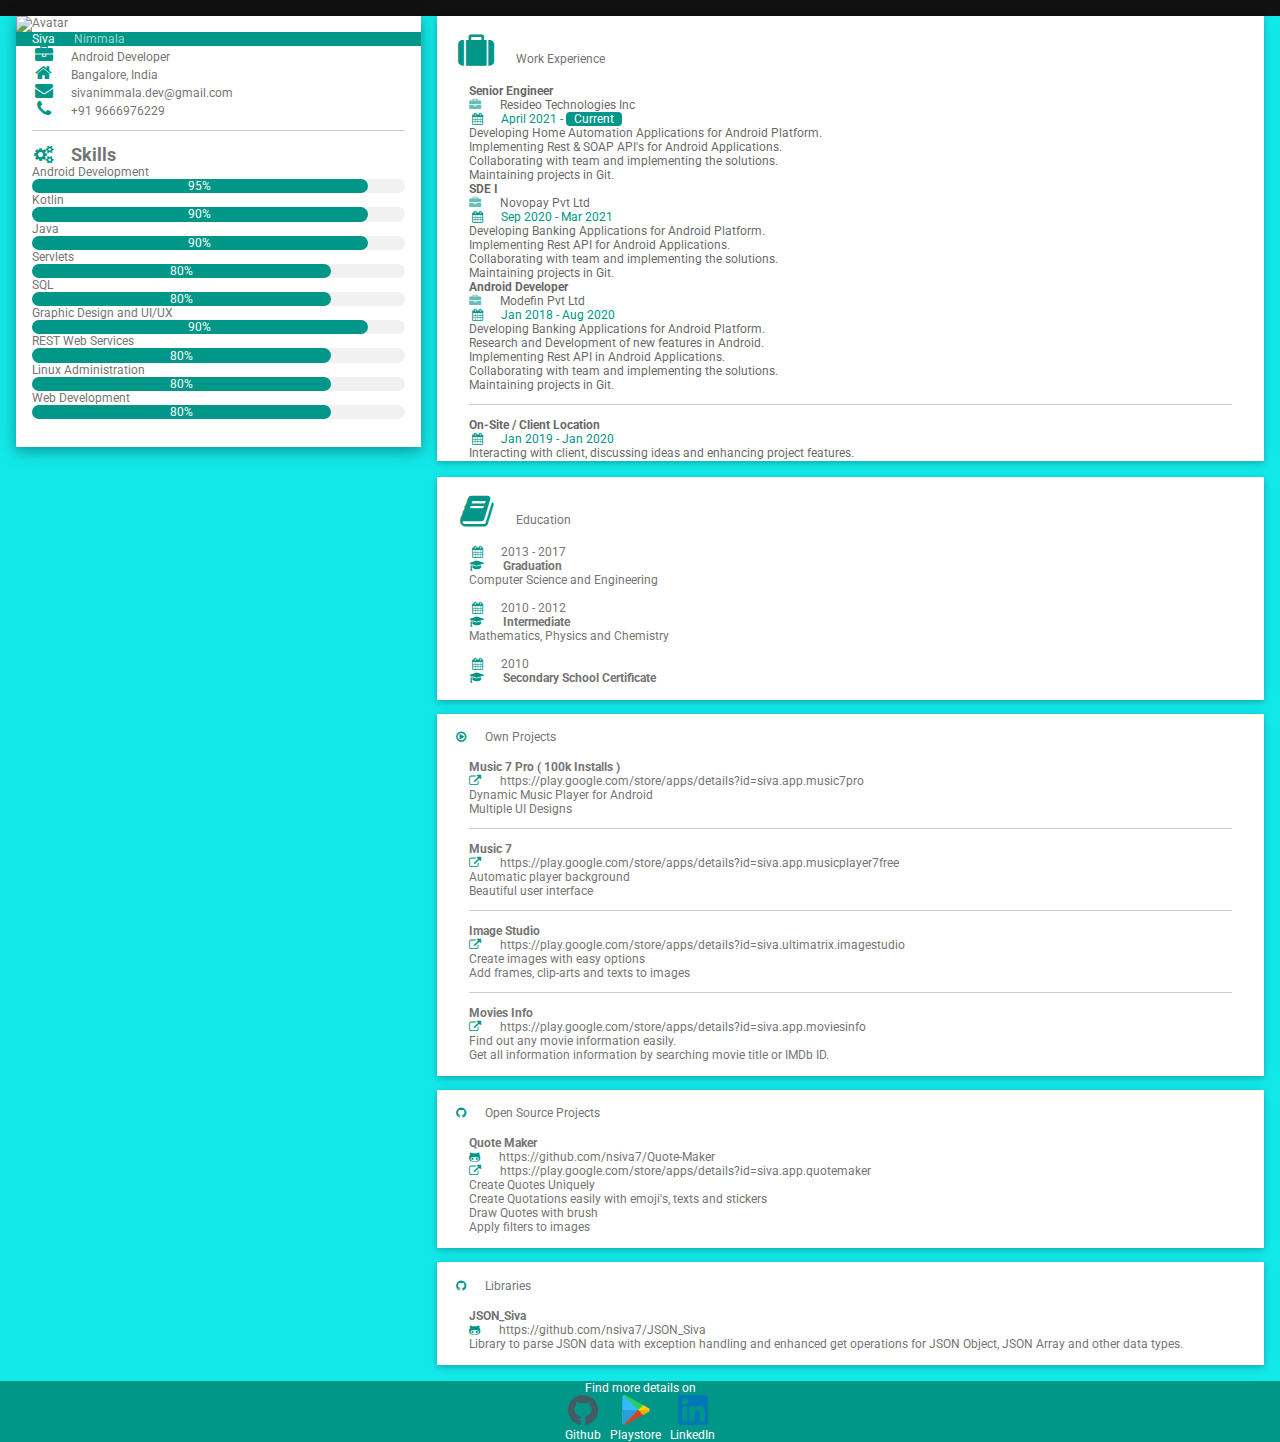
==== commit bcfa53f1: "Revert "[Fix] Particles #1"" ====
--- a/index.html
+++ b/index.html
@@ -7,335 +7,341 @@
 <link rel='stylesheet' href='https://fonts.googleapis.com/css?family=Roboto'>
 <link rel="stylesheet" href="https://cdnjs.cloudflare.com/ajax/libs/font-awesome/4.7.0/css/font-awesome.min.css">
 <link rel="shortcut icon" href="res/siva_fav.ico" type="image/x-icon">
+<link rel="stylesheet" media="screen" href="web.css">
 <style>
     html, body, h1, h2, h3, h4, h5, h6 {
         font-family: "Roboto", sans-serif
     }
 </style>
-<body class="w3-light-grey">
-
-<!-- Page Container -->
-<div class="w3-content w3-margin-top" style="max-width:1400px;">
-
-    <!-- The Grid -->
-    <div class="w3-row-padding">
-
-        <!-- Left Column -->
-        <div class="w3-third">
-
-            <div class="w3-white w3-text-grey w3-card-4">
-                <div class="w3-display-container">
-                    <img src="https://avatars.githubusercontent.com/u/40906974" style="width:100%" alt="Avatar">
-                    <h2 class="w3-teal">
-                        <span class="w3-margin-left">Siva</span>
-                        <span class="w3-margin-left w3-opacity">Nimmala</span>
+<body>
+
+
+
+
+<div id="content" style="background: #13E8E9">
+    <!-- Page Container -->
+    <div class="w3-content w3-margin-top" style="max-width:1400px;">
+
+        <!-- The Grid -->
+        <div class="w3-row-padding">
+
+            <!-- Left Column -->
+            <div class="w3-third">
+
+                <div class="w3-white w3-text-grey w3-card-4">
+                    <div class="w3-display-container">
+                        <img src="https://avatars.githubusercontent.com/u/40906974" style="width:100%" alt="Avatar">
+                        <h2 class="w3-teal">
+                            <span class="w3-margin-left">Siva</span>
+                            <span class="w3-margin-left w3-opacity">Nimmala</span>
+                        </h2>
+                    </div>
+                    <div class="w3-container">
+                        <p><i class="fa fa-briefcase fa-fw w3-margin-right w3-large w3-text-teal"></i>Android Developer</p>
+                        <p><i class="fa fa-home fa-fw w3-margin-right w3-large w3-text-teal"></i>Bangalore, India</p>
+                        <p><i class="fa fa-envelope fa-fw w3-margin-right w3-large w3-text-teal"></i>sivanimmala.dev@gmail.com
+                        </p>
+                        <p><i class="fa fa-phone fa-fw w3-margin-right w3-large w3-text-teal"></i>+91 9666976229</p>
+                        <hr>
+
+                        <p class="w3-large"><b><i class="fa fa-cogs fa-fw w3-margin-right w3-text-teal"></i>Skills</b>
+                        </p>
+                        <p>Android Development</p>
+                        <div class="w3-light-grey w3-round-xlarge w3-small">
+                            <div class="w3-container w3-center w3-round-xlarge w3-teal" style="width:90%">95%</div>
+                        </div>
+                        <p>Kotlin</p>
+                        <div class="w3-light-grey w3-round-xlarge w3-small">
+                            <div class="w3-container w3-center w3-round-xlarge w3-teal" style="width:90%">
+                                <div class="w3-center w3-text-white">90%</div>
+                            </div>
+                        </div>
+                        <p>Java</p>
+                        <div class="w3-light-grey w3-round-xlarge w3-small">
+                            <div class="w3-container w3-center w3-round-xlarge w3-teal" style="width:90%">
+                                <div class="w3-center w3-text-white">90%</div>
+                            </div>
+                        </div>
+                        <p>Servlets</p>
+                        <div class="w3-light-grey w3-round-xlarge w3-small">
+                            <div class="w3-container w3-center w3-round-xlarge w3-teal" style="width:80%">
+                                <div class="w3-center w3-text-white">80%</div>
+                            </div>
+                        </div>
+                        <p>SQL</p>
+                        <div class="w3-light-grey w3-round-xlarge w3-small">
+                            <div class="w3-container w3-center w3-round-xlarge w3-teal" style="width:80%">
+                                <div class="w3-center w3-text-white">80%</div>
+                            </div>
+                        </div>
+                        <p>Graphic Design and UI/UX</p>
+                        <div class="w3-light-grey w3-round-xlarge w3-small">
+                            <div class="w3-container w3-center w3-round-xlarge w3-teal" style="width:90%">
+                                <div class="w3-center w3-text-white">90%</div>
+                            </div>
+                        </div>
+                        <p>REST Web Services</p>
+                        <div class="w3-light-grey w3-round-xlarge w3-small">
+                            <div class="w3-container w3-center w3-round-xlarge w3-teal" style="width:80%">
+                                <div class="w3-center w3-text-white">80%</div>
+                            </div>
+                        </div>
+                        <p>Linux Administration</p>
+                        <div class="w3-light-grey w3-round-xlarge w3-small">
+                            <div class="w3-container w3-center w3-round-xlarge w3-teal" style="width:80%">
+                                <div class="w3-center w3-text-white">80%</div>
+                            </div>
+                        </div>
+                        <p>Web Development</p>
+                        <div class="w3-light-grey w3-round-xlarge w3-small">
+                            <div class="w3-container w3-center w3-round-xlarge w3-teal" style="width:80%">
+                                <div class="w3-center w3-text-white">80%</div>
+                            </div>
+                        </div>
+                        <br><br>
+                    </div>
+                </div>
+                <br>
+
+                <!-- End Left Column -->
+            </div>
+
+            <!-- Right Column -->
+            <div class="w3-twothird">
+
+                <div class="w3-container w3-card w3-margin-bottom" style="background: white">
+                    <h2 class="w3-text-grey w3-padding-16"><i
+                            class="fa fa-suitcase fa-fw w3-margin-right w3-xxlarge w3-text-teal"></i>Work Experience</h2>
+                    <div class="w3-container">
+                        <h5 class="w3-opacity"><b>Senior Engineer</b></h5>
+                        <h6 class="w3-opacity">
+                            <span class="fa fa-briefcase w3-margin-right w3-text-teal"></span>
+                            <span>Resideo Technologies Inc</span>
+                        </h6>
+                        <h6 class="w3-text-teal"><i class="fa fa-calendar fa-fw w3-margin-right"></i>April 2021 - <span
+                                class="w3-tag w3-teal w3-round">Current</span></h6>
+                        <ul class="w3-opacity">
+                            <li>Developing Home Automation Applications for Android Platform.</li>
+                            <li>Implementing Rest & SOAP API's for Android Applications.</li>
+                            <li>Collaborating with team and implementing the solutions.</li>
+                            <li>Maintaining projects in Git.</li>
+                        </ul>
+                        <h5 class="w3-opacity"><b>SDE I</b></h5>
+                        <h6 class="w3-opacity">
+                            <span class="fa fa-briefcase w3-margin-right w3-text-teal"></span>
+                            <span>Novopay Pvt Ltd</span>
+                        </h6>
+                        <h6 class="w3-text-teal"><i class="fa fa-calendar fa-fw w3-margin-right"></i>Sep 2020 - Mar 2021
+                        </h6>
+                        <ul class="w3-opacity">
+                            <li>Developing Banking Applications for Android Platform.</li>
+                            <li>Implementing Rest API for Android Applications.</li>
+                            <li>Collaborating with team and implementing the solutions.</li>
+                            <li>Maintaining projects in Git.</li>
+                        </ul>
+                        <h5 class="w3-opacity"><b>Android Developer</b></h5>
+                        <h6 class="w3-opacity">
+                            <span class="fa fa-briefcase w3-margin-right w3-text-teal"></span>
+                            <span>Modefin Pvt Ltd</span>
+                        </h6>
+                        <h6 class="w3-text-teal"><i class="fa fa-calendar fa-fw w3-margin-right"></i>Jan 2018 - Aug 2020
+                        </h6>
+                        <ul class="w3-opacity">
+                            <li>Developing Banking Applications for Android Platform.</li>
+                            <li>Research and Development of new features in Android.</li>
+                            <li>Implementing Rest API in Android Applications.</li>
+                            <li>Collaborating with team and implementing the solutions.</li>
+                            <li>Maintaining projects in Git.</li>
+                        </ul>
+                        <hr>
+                    </div>
+                    <div class="w3-container">
+                        <h5 class="w3-opacity"><b>On-Site / Client Location</b></h5>
+                        <h6 class="w3-text-teal"><i class="fa fa-calendar fa-fw w3-margin-right"></i>Jan 2019 - Jan 2020
+                        </h6>
+                        <ul class="w3-opacity">
+                            <li>Interacting with client, discussing ideas and enhancing project features.</li>
+                        </ul>
+                    </div>
+                </div>
+
+                <div class="w3-container w3-text-grey w3-card 3-margin-bottom" style="background: white">
+                    <h2 class="w3-text-grey w3-padding-16 ">
+                        <span class="fa fa-book fa-fw w3-margin-right w3-xxlarge w3-text-teal "></span>Education</h2>
+                    <div class="w3-container ">
+                        <h6 class="w3-text-grey ">
+                            <span class="fa fa-calendar fa-fw w3-margin-right w3-text-teal "></span>2013 - 2017</h6>
+                        <span class="fa fa-graduation-cap w3-margin-right w3-text-teal "></span>
+                        <b>Graduation</b>
+                        <ul class="w3-text-grey ">
+                            <li>Computer Science and Engineering</li>
+                        </ul>
+                    </div>
+                    <br>
+                    <div class="w3-container ">
+                        <h6 class="w3-text-grey ">
+                            <span class="fa fa-calendar fa-fw w3-margin-right w3-text-teal "></span>2010 - 2012</h6>
+                        <span class="fa fa-graduation-cap w3-margin-right w3-text-teal "></span>
+                        <b>Intermediate</b>
+                        <ul class="w3-text-grey ">
+                            <li>Mathematics, Physics and Chemistry</li>
+                        </ul>
+                    </div>
+                    <br>
+                    <div class="w3-container ">
+                        <h6 class="w3-text-grey ">
+                            <span class="fa fa-calendar fa-fw w3-margin-right w3-text-teal "></span>2010</h6>
+                        <span class="fa fa-graduation-cap w3-margin-right w3-text-teal "></span>
+                        <b>Secondary School Certificate</b>
+                    </div>
+                    <br>
+                </div>
+
+                <br/>
+
+                <div class="w3-container w3-text-grey w3-card 3-margin-bottom" style="background: white">
+                    <h2 class="w3-text-grey w3-padding-16">
+                        <i class="fa fa-play-circle-o fa-fw w3-margin-right w2-xxlarge w3-text-teal"></i>Own Projects
                     </h2>
-                </div>
-                <div class="w3-container">
-                    <p><i class="fa fa-briefcase fa-fw w3-margin-right w3-large w3-text-teal"></i>Android Developer</p>
-                    <p><i class="fa fa-home fa-fw w3-margin-right w3-large w3-text-teal"></i>Bangalore, India</p>
-                    <p><i class="fa fa-envelope fa-fw w3-margin-right w3-large w3-text-teal"></i>sivanimmala.dev@gmail.com
-                    </p>
-                    <p><i class="fa fa-phone fa-fw w3-margin-right w3-large w3-text-teal"></i>+91 9666976229</p>
-                    <hr>
-
-                    <p class="w3-large"><b><i class="fa fa-cogs fa-fw w3-margin-right w3-text-teal"></i>Skills</b>
-                    </p>
-                    <p>Android Development</p>
-                    <div class="w3-light-grey w3-round-xlarge w3-small">
-                        <div class="w3-container w3-center w3-round-xlarge w3-teal" style="width:90%">95%</div>
-                    </div>
-                    <p>Kotlin</p>
-                    <div class="w3-light-grey w3-round-xlarge w3-small">
-                        <div class="w3-container w3-center w3-round-xlarge w3-teal" style="width:90%">
-                            <div class="w3-center w3-text-white">90%</div>
-                        </div>
-                    </div>
-                    <p>Java</p>
-                    <div class="w3-light-grey w3-round-xlarge w3-small">
-                        <div class="w3-container w3-center w3-round-xlarge w3-teal" style="width:90%">
-                            <div class="w3-center w3-text-white">90%</div>
-                        </div>
-                    </div>
-                    <p>Servlets</p>
-                    <div class="w3-light-grey w3-round-xlarge w3-small">
-                        <div class="w3-container w3-center w3-round-xlarge w3-teal" style="width:80%">
-                            <div class="w3-center w3-text-white">80%</div>
-                        </div>
-                    </div>
-                    <p>SQL</p>
-                    <div class="w3-light-grey w3-round-xlarge w3-small">
-                        <div class="w3-container w3-center w3-round-xlarge w3-teal" style="width:80%">
-                            <div class="w3-center w3-text-white">80%</div>
-                        </div>
-                    </div>
-                    <p>Graphic Design and UI/UX</p>
-                    <div class="w3-light-grey w3-round-xlarge w3-small">
-                        <div class="w3-container w3-center w3-round-xlarge w3-teal" style="width:90%">
-                            <div class="w3-center w3-text-white">90%</div>
-                        </div>
-                    </div>
-                    <p>REST Web Services</p>
-                    <div class="w3-light-grey w3-round-xlarge w3-small">
-                        <div class="w3-container w3-center w3-round-xlarge w3-teal" style="width:80%">
-                            <div class="w3-center w3-text-white">80%</div>
-                        </div>
-                    </div>
-                    <p>Linux Administration</p>
-                    <div class="w3-light-grey w3-round-xlarge w3-small">
-                        <div class="w3-container w3-center w3-round-xlarge w3-teal" style="width:80%">
-                            <div class="w3-center w3-text-white">80%</div>
-                        </div>
-                    </div>
-                    <p>Web Development</p>
-                    <div class="w3-light-grey w3-round-xlarge w3-small">
-                        <div class="w3-container w3-center w3-round-xlarge w3-teal" style="width:80%">
-                            <div class="w3-center w3-text-white">80%</div>
-                        </div>
-                    </div>
-                    <br><br>
-                </div>
+                    <div class="w3-container">
+                        <h5 class="w3-text-grey"><b>Music 7 Pro ( 100k Installs )</b></h5>
+                        <h6 class="w3-text-grey">
+                            <span class="fa fa-external-link w3-margin-right w3-text-teal"></span>
+                            <span><a style="display: inline-block;text-decoration: none"
+                                     href="https://play.google.com/store/apps/details?id=siva.app.music7pro"
+                                     target="_blank">https://play.google.com/store/apps/details?id=siva.app.music7pro</a></span>
+                        </h6>
+                        <ul class="w3-text-grey">
+                            <li>Dynamic Music Player for Android</li>
+                            <li>Multiple UI Designs</li>
+                        </ul>
+                        <hr>
+                        <h5 class="w3-text-grey"><b>Music 7</b></h5>
+                        <h6 class="w3-text-grey">
+                            <span class="fa fa-external-link w3-margin-right w3-text-teal"></span>
+                            <span><a style="display: inline-block;text-decoration: none"
+                                     href="https://play.google.com/store/apps/details?id=siva.app.musicplayer7free"
+                                     target="_blank">https://play.google.com/store/apps/details?id=siva.app.musicplayer7free</a></span>
+                        </h6>
+                        <ul class="w3-text-grey">
+                            <li>Automatic player background</li>
+                            <li>Beautiful user interface</li>
+                        </ul>
+                        <hr>
+                        <h5 class="w3-text-grey"><b>Image Studio</b></h5>
+                        <h6 class="w3-text-grey">
+                            <span class="fa fa-external-link w3-margin-right w3-text-teal"></span>
+                            <span><a style="display: inline-block;text-decoration: none"
+                                     href="https://play.google.com/store/apps/details?id=siva.ultimatrix.imagestudio"
+                                     target="_blank">https://play.google.com/store/apps/details?id=siva.ultimatrix.imagestudio</a></span>
+                        </h6>
+                        <ul class="w3-text-grey">
+                            <li>Create images with easy options</li>
+                            <li>Add frames, clip-arts and texts to images</li>
+                        </ul>
+                        <hr>
+                        <h5 class="w3-text-grey"><b>Movies Info</b></h5>
+                        <h6 class="w3-text-grey">
+                            <span class="fa fa-external-link w3-margin-right w3-text-teal"></span>
+                            <span><a style="display: inline-block;text-decoration: none"
+                                     href="https://play.google.com/store/apps/details?id=siva.app.moviesinfo"
+                                     target="_blank">https://play.google.com/store/apps/details?id=siva.app.moviesinfo</a></span>
+                        </h6>
+                        <ul class="w3-text-grey">
+                            <li>Find out any movie information easily.</li>
+                            <li>Get all information information by searching movie title or IMDb ID.</li>
+                        </ul>
+                        <br>
+                    </div>
+                </div>
+
+                <br/>
+
+                <div class="w3-container w3-text-grey w3-card 3-margin-bottom" style="background: white">
+                    <h2 class="w3-text-grey w3-padding-16">
+                        <i class="fa fa-github fa-fw w3-margin-right w2-xxlarge w3-text-teal"></i>Open Source Projects
+                    </h2>
+                    <div class="w3-container">
+                        <h5 class="w3-text-grey"><b>Quote Maker</b></h5>
+                        <h6 class="w3-text-grey">
+                            <span class="fa fa-github-alt w3-margin-right w3-text-teal"></span>
+                            <span><a style="display: inline-block;text-decoration: none"
+                                     href="https://github.com/nsiva7/Quote-Maker" target="_blank">https://github.com/nsiva7/Quote-Maker</a></span>
+                            <br/>
+                            <span class="fa fa-external-link w3-margin-right w3-text-teal"></span>
+                            <span><a style="display: inline-block;text-decoration: none"
+                                     href="https://play.google.com/store/apps/details?id=siva.app.quotemaker"
+                                     target="_blank">https://play.google.com/store/apps/details?id=siva.app.quotemaker</a></span>
+                        </h6>
+                        <ul class="w3-text-grey">
+                            <li>Create Quotes Uniquely</li>
+                            <li>Create Quotations easily with emoji's, texts and stickers</li>
+                            <li>Draw Quotes with brush</li>
+                            <li>Apply filters to images</li>
+                        </ul>
+                        <br>
+                    </div>
+                </div>
+
+                <br/>
+
+                <div class="w3-container w3-text-grey w3-card 3-margin-bottom" style="background: white">
+                    <h2 class="w3-text-grey w3-padding-16">
+                        <i class="fa fa-github fa-fw w3-margin-right w2-xxlarge w3-text-teal"></i>Libraries
+                    </h2>
+                    <div class="w3-container">
+                        <h5 class="w3-text-grey"><b>JSON_Siva</b></h5>
+                        <h6 class="w3-text-grey">
+                            <span class="fa fa-github-alt w3-margin-right w3-text-teal"></span>
+                            <span><a style="display: inline-block;text-decoration: none"
+                                     href="https://github.com/nsiva7/JSON_Siva" target="_blank">https://github.com/nsiva7/JSON_Siva</a></span>
+                        </h6>
+                        <ul class="w3-text-grey">
+                            <li>Library to parse JSON data with exception handling and enhanced get operations for JSON
+                                Object, JSON Array and other data types.
+                            </li>
+                        </ul>
+                        <br>
+                    </div>
+                </div>
+
+                <!-- End Right Column -->
             </div>
-            <br>
-
-            <!-- End Left Column -->
+
+            <!-- End Grid -->
         </div>
 
-        <!-- Right Column -->
-        <div class="w3-twothird">
-
-            <div class="w3-container w3-card w3-margin-bottom" style="background: white">
-                <h2 class="w3-text-grey w3-padding-16"><i
-                        class="fa fa-suitcase fa-fw w3-margin-right w3-xxlarge w3-text-teal"></i>Work Experience</h2>
-                <div class="w3-container">
-                    <h5 class="w3-opacity"><b>Senior Engineer</b></h5>
-                    <h6 class="w3-opacity">
-                        <span class="fa fa-briefcase w3-margin-right w3-text-teal"></span>
-                        <span>Resideo Technologies Inc</span>
-                    </h6>
-                    <h6 class="w3-text-teal"><i class="fa fa-calendar fa-fw w3-margin-right"></i>April 2021 - <span
-                            class="w3-tag w3-teal w3-round">Current</span></h6>
-                    <ul class="w3-opacity">
-                        <li>Developing Home Automation Applications for Android Platform.</li>
-                        <li>Implementing Rest & SOAP API's for Android Applications.</li>
-                        <li>Collaborating with team and implementing the solutions.</li>
-                        <li>Maintaining projects in Git.</li>
-                    </ul>
-                    <h5 class="w3-opacity"><b>SDE I</b></h5>
-                    <h6 class="w3-opacity">
-                        <span class="fa fa-briefcase w3-margin-right w3-text-teal"></span>
-                        <span>Novopay Pvt Ltd</span>
-                    </h6>
-                    <h6 class="w3-text-teal"><i class="fa fa-calendar fa-fw w3-margin-right"></i>Sep 2020 - Mar 2021
-                    </h6>
-                    <ul class="w3-opacity">
-                        <li>Developing Banking Applications for Android Platform.</li>
-                        <li>Implementing Rest API for Android Applications.</li>
-                        <li>Collaborating with team and implementing the solutions.</li>
-                        <li>Maintaining projects in Git.</li>
-                    </ul>
-                    <h5 class="w3-opacity"><b>Android Developer</b></h5>
-                    <h6 class="w3-opacity">
-                        <span class="fa fa-briefcase w3-margin-right w3-text-teal"></span>
-                        <span>Modefin Pvt Ltd</span>
-                    </h6>
-                    <h6 class="w3-text-teal"><i class="fa fa-calendar fa-fw w3-margin-right"></i>Jan 2018 - Aug 2020
-                    </h6>
-                    <ul class="w3-opacity">
-                        <li>Developing Banking Applications for Android Platform.</li>
-                        <li>Research and Development of new features in Android.</li>
-                        <li>Implementing Rest API in Android Applications.</li>
-                        <li>Collaborating with team and implementing the solutions.</li>
-                        <li>Maintaining projects in Git.</li>
-                    </ul>
-                    <hr>
-                </div>
-                <div class="w3-container">
-                    <h5 class="w3-opacity"><b>On-Site / Client Location</b></h5>
-                    <h6 class="w3-text-teal"><i class="fa fa-calendar fa-fw w3-margin-right"></i>Jan 2019 - Jan 2020
-                    </h6>
-                    <ul class="w3-opacity">
-                        <li>Interacting with client, discussing ideas and enhancing project features.</li>
-                    </ul>
-                </div>
-            </div>
-
-            <div class="w3-container w3-text-grey w3-card 3-margin-bottom" style="background: white">
-                <h2 class="w3-text-grey w3-padding-16 ">
-                    <span class="fa fa-book fa-fw w3-margin-right w3-xxlarge w3-text-teal "></span>Education</h2>
-                <div class="w3-container ">
-                    <h6 class="w3-text-grey ">
-                        <span class="fa fa-calendar fa-fw w3-margin-right w3-text-teal "></span>2013 - 2017</h6>
-                    <span class="fa fa-graduation-cap w3-margin-right w3-text-teal "></span>
-                    <b>Graduation</b>
-                    <ul class="w3-text-grey ">
-                        <li>Computer Science and Engineering</li>
-                    </ul>
-                </div>
-                <br>
-                <div class="w3-container ">
-                    <h6 class="w3-text-grey ">
-                        <span class="fa fa-calendar fa-fw w3-margin-right w3-text-teal "></span>2010 - 2012</h6>
-                    <span class="fa fa-graduation-cap w3-margin-right w3-text-teal "></span>
-                    <b>Intermediate</b>
-                    <ul class="w3-text-grey ">
-                        <li>Mathematics, Physics and Chemistry</li>
-                    </ul>
-                </div>
-                <br>
-                <div class="w3-container ">
-                    <h6 class="w3-text-grey ">
-                        <span class="fa fa-calendar fa-fw w3-margin-right w3-text-teal "></span>2010</h6>
-                    <span class="fa fa-graduation-cap w3-margin-right w3-text-teal "></span>
-                    <b>Secondary School Certificate</b>
-                </div>
-                <br>
-            </div>
-
-            <br/>
-
-            <div class="w3-container w3-text-grey w3-card 3-margin-bottom" style="background: white">
-                <h2 class="w3-text-grey w3-padding-16">
-                    <i class="fa fa-play-circle-o fa-fw w3-margin-right w2-xxlarge w3-text-teal"></i>Own Projects
-                </h2>
-                <div class="w3-container">
-                    <h5 class="w3-text-grey"><b>Music 7 Pro ( 100k Installs )</b></h5>
-                    <h6 class="w3-text-grey">
-                        <span class="fa fa-external-link w3-margin-right w3-text-teal"></span>
-                        <span><a style="display: inline-block;text-decoration: none"
-                                 href="https://play.google.com/store/apps/details?id=siva.app.music7pro"
-                                 target="_blank">https://play.google.com/store/apps/details?id=siva.app.music7pro</a></span>
-                    </h6>
-                    <ul class="w3-text-grey">
-                        <li>Dynamic Music Player for Android</li>
-                        <li>Multiple UI Designs</li>
-                    </ul>
-                    <hr>
-                    <h5 class="w3-text-grey"><b>Music 7</b></h5>
-                    <h6 class="w3-text-grey">
-                        <span class="fa fa-external-link w3-margin-right w3-text-teal"></span>
-                        <span><a style="display: inline-block;text-decoration: none"
-                                 href="https://play.google.com/store/apps/details?id=siva.app.musicplayer7free"
-                                 target="_blank">https://play.google.com/store/apps/details?id=siva.app.musicplayer7free</a></span>
-                    </h6>
-                    <ul class="w3-text-grey">
-                        <li>Automatic player background</li>
-                        <li>Beautiful user interface</li>
-                    </ul>
-                    <hr>
-                    <h5 class="w3-text-grey"><b>Image Studio</b></h5>
-                    <h6 class="w3-text-grey">
-                        <span class="fa fa-external-link w3-margin-right w3-text-teal"></span>
-                        <span><a style="display: inline-block;text-decoration: none"
-                                 href="https://play.google.com/store/apps/details?id=siva.ultimatrix.imagestudio"
-                                 target="_blank">https://play.google.com/store/apps/details?id=siva.ultimatrix.imagestudio</a></span>
-                    </h6>
-                    <ul class="w3-text-grey">
-                        <li>Create images with easy options</li>
-                        <li>Add frames, clip-arts and texts to images</li>
-                    </ul>
-                    <hr>
-                    <h5 class="w3-text-grey"><b>Movies Info</b></h5>
-                    <h6 class="w3-text-grey">
-                        <span class="fa fa-external-link w3-margin-right w3-text-teal"></span>
-                        <span><a style="display: inline-block;text-decoration: none"
-                                 href="https://play.google.com/store/apps/details?id=siva.app.moviesinfo"
-                                 target="_blank">https://play.google.com/store/apps/details?id=siva.app.moviesinfo</a></span>
-                    </h6>
-                    <ul class="w3-text-grey">
-                        <li>Find out any movie information easily.</li>
-                        <li>Get all information information by searching movie title or IMDb ID.</li>
-                    </ul>
-                    <br>
-                </div>
-            </div>
-
-            <br/>
-
-            <div class="w3-container w3-text-grey w3-card 3-margin-bottom" style="background: white">
-                <h2 class="w3-text-grey w3-padding-16">
-                    <i class="fa fa-github fa-fw w3-margin-right w2-xxlarge w3-text-teal"></i>Open Source Projects
-                </h2>
-                <div class="w3-container">
-                    <h5 class="w3-text-grey"><b>Quote Maker</b></h5>
-                    <h6 class="w3-text-grey">
-                        <span class="fa fa-github-alt w3-margin-right w3-text-teal"></span>
-                        <span><a style="display: inline-block;text-decoration: none"
-                                 href="https://github.com/nsiva7/Quote-Maker" target="_blank">https://github.com/nsiva7/Quote-Maker</a></span>
-                        <br/>
-                        <span class="fa fa-external-link w3-margin-right w3-text-teal"></span>
-                        <span><a style="display: inline-block;text-decoration: none"
-                                 href="https://play.google.com/store/apps/details?id=siva.app.quotemaker"
-                                 target="_blank">https://play.google.com/store/apps/details?id=siva.app.quotemaker</a></span>
-                    </h6>
-                    <ul class="w3-text-grey">
-                        <li>Create Quotes Uniquely</li>
-                        <li>Create Quotations easily with emoji's, texts and stickers</li>
-                        <li>Draw Quotes with brush</li>
-                        <li>Apply filters to images</li>
-                    </ul>
-                    <br>
-                </div>
-            </div>
-
-            <br/>
-
-            <div class="w3-container w3-text-grey w3-card 3-margin-bottom" style="background: white">
-                <h2 class="w3-text-grey w3-padding-16">
-                    <i class="fa fa-github fa-fw w3-margin-right w2-xxlarge w3-text-teal"></i>Libraries
-                </h2>
-                <div class="w3-container">
-                    <h5 class="w3-text-grey"><b>JSON_Siva</b></h5>
-                    <h6 class="w3-text-grey">
-                        <span class="fa fa-github-alt w3-margin-right w3-text-teal"></span>
-                        <span><a style="display: inline-block;text-decoration: none"
-                                 href="https://github.com/nsiva7/JSON_Siva" target="_blank">https://github.com/nsiva7/JSON_Siva</a></span>
-                    </h6>
-                    <ul class="w3-text-grey">
-                        <li>Library to parse JSON data with exception handling and enhanced get operations for JSON
-                            Object, JSON Array and other data types.
-                        </li>
-                    </ul>
-                    <br>
-                </div>
-            </div>
-
-            <!-- End Right Column -->
+        <!-- End Page Container -->
+    </div>
+
+    <footer class="w3-container w3-teal w3-center w3-margin-top">
+        <p>Find more details on</p>
+        <div>
+            <a style="display: inline-block;text-decoration: none" href="https://github.com/nsiva7" target="_blank">
+                <div style="align-content: center">
+                    <img alt="Siva Nimmala on Github" src="res/github.png" width="30" height="30">
+                    <p>Github</p>
+                </div>
+            </a>
+            <p style="display: inline-block">&nbsp;</p>
+            <a style="display: inline-block;text-decoration: none"
+               href="https://play.google.com/store/apps/dev?id=6295337706296843782" target="_blank">
+                <div style="align-content: center">
+                    <img alt="Siva Nimmala on Google Playstore" src="res/playstore.png" width="30" height="30">
+                    <p>Playstore</p>
+                </div>
+            </a>
+            <p style="display: inline-block">&nbsp;</p>
+            <a style="display: inline-block;text-decoration: none"
+               href="https://www.linkedin.com/in/siva-nimmala-716959147/" target="_blank">
+                <div style="align-content: center">
+                    <img alt="Siva Nimmala on LinkedIn" src="res/linkedin.png" width="30" height="30">
+                    <p>LinkedIn</p>
+                </div>
+            </a>
         </div>
-
-        <!-- End Grid -->
-    </div>
-
-    <!-- End Page Container -->
+    </footer>
 </div>
-
-<footer class="w3-container w3-teal w3-center w3-margin-top">
-    <p>Find more details on</p>
-    <div>
-        <a style="display: inline-block;text-decoration: none" href="https://github.com/nsiva7" target="_blank">
-            <div style="align-content: center">
-                <img alt="Siva Nimmala on Github" src="res/github.png" width="30" height="30">
-                <p>Github</p>
-            </div>
-        </a>
-        <p style="display: inline-block">&nbsp;</p>
-        <a style="display: inline-block;text-decoration: none"
-           href="https://play.google.com/store/apps/dev?id=6295337706296843782" target="_blank">
-            <div style="align-content: center">
-                <img alt="Siva Nimmala on Google Playstore" src="res/playstore.png" width="30" height="30">
-                <p>Playstore</p>
-            </div>
-        </a>
-        <p style="display: inline-block">&nbsp;</p>
-        <a style="display: inline-block;text-decoration: none"
-           href="https://www.linkedin.com/in/siva-nimmala-716959147/" target="_blank">
-            <div style="align-content: center">
-                <img alt="Siva Nimmala on LinkedIn" src="res/linkedin.png" width="30" height="30">
-                <p>LinkedIn</p>
-            </div>
-        </a>
-    </div>
-</footer>
 
 </body>
 </html>
--- a/web.css
+++ b/web.css
@@ -0,0 +1,96 @@
+/* =============================================================================
+   HTML5 CSS Reset Minified - Eric Meyer
+   ========================================================================== */
+
+html,body,div,span,object,iframe,h1,h2,h3,h4,h5,h6,p,blockquote,pre,abbr,address,cite,code,del,dfn,em,img,ins,kbd,q,samp,small,strong,sub,sup,var,b,i,dl,dt,dd,ol,ul,li,fieldset,form,label,legend,table,caption,tbody,tfoot,thead,tr,th,td,article,aside,canvas,details,figcaption,figure,footer,header,hgroup,menu,nav,section,summary,time,mark,audio,video{margin:0;padding:0;border:0;outline:0;font-size:100%;vertical-align:baseline;background:transparent}
+body{line-height:1}
+article,aside,details,figcaption,figure,footer,header,hgroup,menu,nav,section{display:block}
+nav ul{list-style:none}
+blockquote,q{quotes:none}
+blockquote:before,blockquote:after,q:before,q:after{content:none}
+a{margin:0;padding:0;font-size:100%;vertical-align:baseline;background:transparent;text-decoration:none}
+mark{background-color:#ff9;color:#000;font-style:italic;font-weight:bold}
+del{text-decoration:line-through}
+abbr[title],dfn[title]{border-bottom:1px dotted;cursor:help}
+table{border-collapse:collapse;border-spacing:0}
+hr{display:block;height:1px;border:0;border-top:1px solid #ccc;margin:1em 0;padding:0}
+input,select{vertical-align:middle}
+li{list-style:none}
+
+
+/* =============================================================================
+   My CSS
+   ========================================================================== */
+
+/* ---- base ---- */
+
+html,body{
+    width:100%;
+    height:100%;
+    background:#111;
+}
+
+html{
+    -webkit-tap-highlight-color: rgba(0, 0, 0, 0);
+}
+
+body{
+    font:normal 75% Arial, Helvetica, sans-serif;
+}
+
+canvas{
+    display:block;
+    vertical-align:bottom;
+}
+
+
+/* ---- stats.js ---- */
+
+.count-particles{
+    background: #000022;
+    position: absolute;
+    top: 48px;
+    left: 0;
+    width: 80px;
+    color: #13E8E9;
+    font-size: .8em;
+    text-align: left;
+    text-indent: 4px;
+    line-height: 14px;
+    padding-bottom: 2px;
+    font-family: Helvetica, Arial, sans-serif;
+    font-weight: bold;
+}
+
+.js-count-particles{
+    font-size: 1.1em;
+}
+
+#stats,
+.count-particles{
+    -webkit-user-select: none;
+    margin-top: 5px;
+    margin-left: 5px;
+}
+
+#stats{
+    border-radius: 3px 3px 0 0;
+    overflow: hidden;
+}
+
+.count-particles{
+    border-radius: 0 0 3px 3px;
+}
+
+
+/* ---- particles.js container ---- */
+
+#particles-js{
+    width: 100%;
+    height: 100%;
+    background-color: #b61924;
+    background-image: url('');
+    background-size: cover;
+    background-position: 50% 50%;
+    background-repeat: no-repeat;
+}
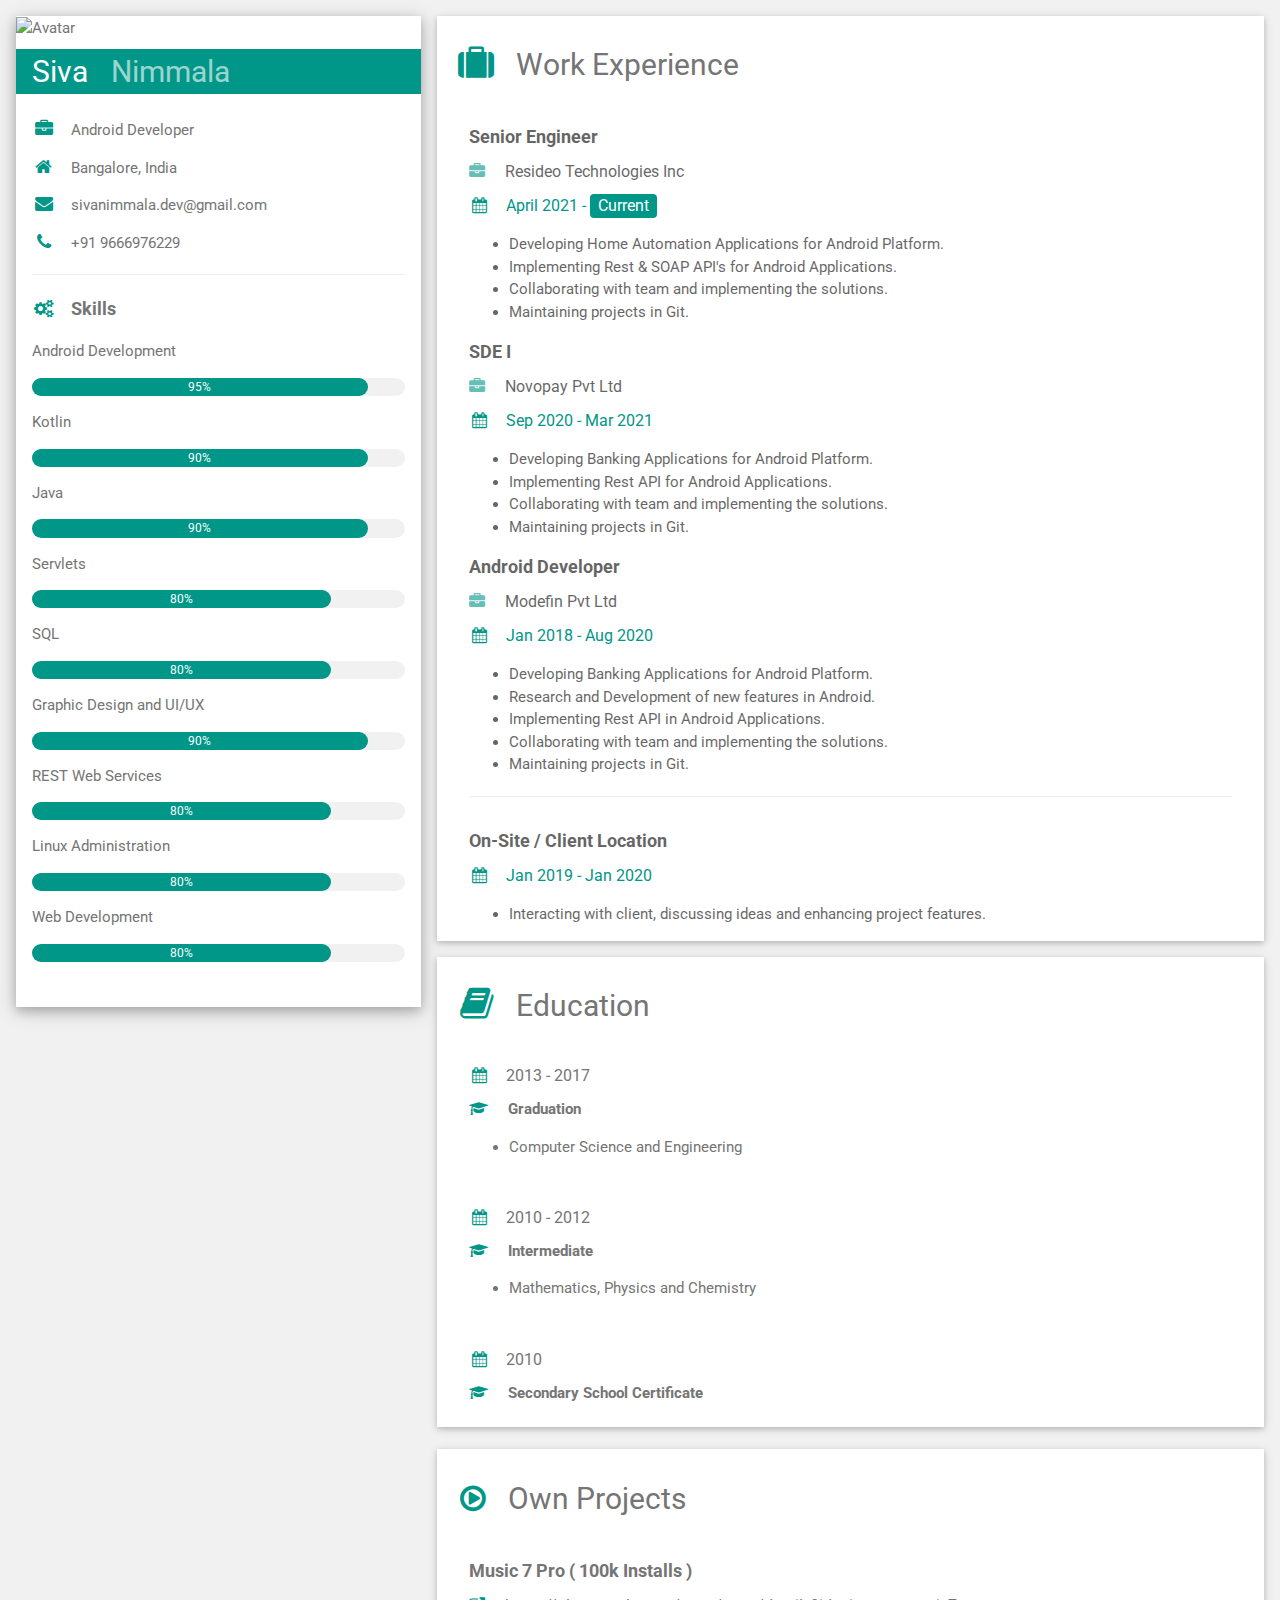
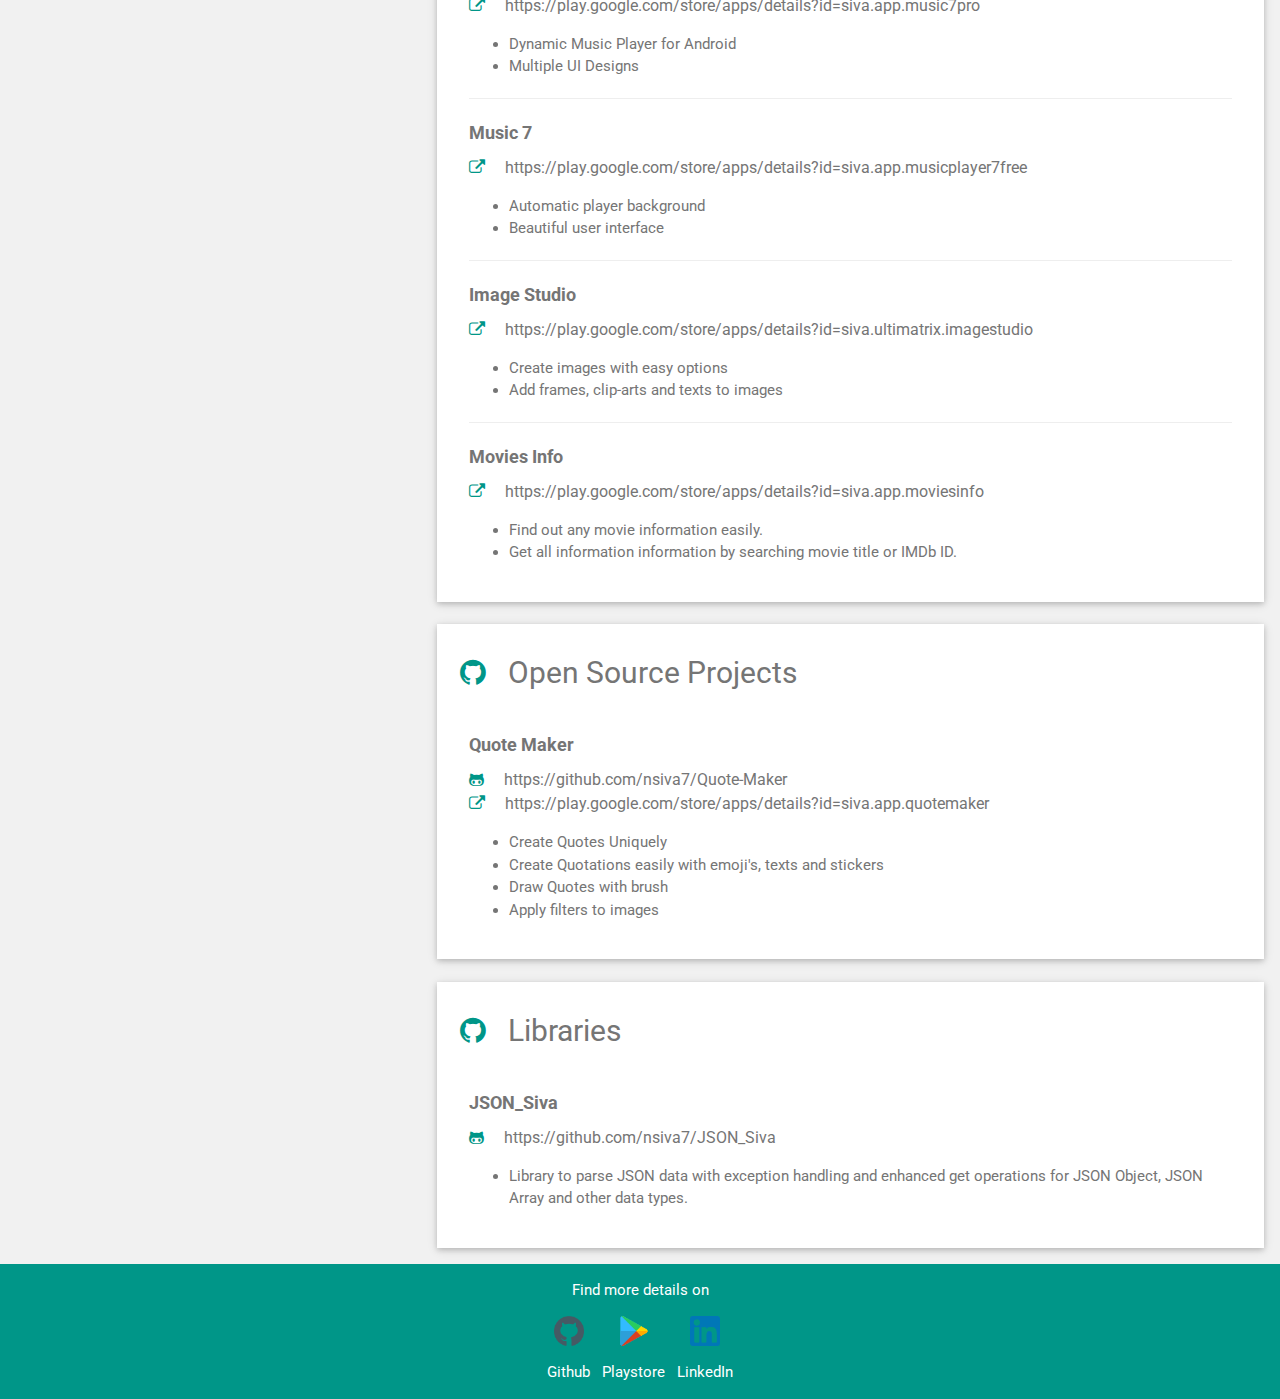
==== commit c50098ba: "Revert "particles"" ====
--- a/index.html
+++ b/index.html
@@ -7,341 +7,319 @@
 <link rel='stylesheet' href='https://fonts.googleapis.com/css?family=Roboto'>
 <link rel="stylesheet" href="https://cdnjs.cloudflare.com/ajax/libs/font-awesome/4.7.0/css/font-awesome.min.css">
 <link rel="shortcut icon" href="res/siva_fav.ico" type="image/x-icon">
-<link rel="stylesheet" media="screen" href="web.css">
 <style>
     html, body, h1, h2, h3, h4, h5, h6 {
         font-family: "Roboto", sans-serif
     }
 </style>
-<body>
-
-
-
-
-<div id="content" style="background: #13E8E9">
-    <!-- Page Container -->
-    <div class="w3-content w3-margin-top" style="max-width:1400px;">
-
-        <!-- The Grid -->
-        <div class="w3-row-padding">
-
-            <!-- Left Column -->
-            <div class="w3-third">
-
-                <div class="w3-white w3-text-grey w3-card-4">
-                    <div class="w3-display-container">
-                        <img src="https://avatars.githubusercontent.com/u/40906974" style="width:100%" alt="Avatar">
-                        <h2 class="w3-teal">
-                            <span class="w3-margin-left">Siva</span>
-                            <span class="w3-margin-left w3-opacity">Nimmala</span>
-                        </h2>
-                    </div>
-                    <div class="w3-container">
-                        <p><i class="fa fa-briefcase fa-fw w3-margin-right w3-large w3-text-teal"></i>Android Developer</p>
-                        <p><i class="fa fa-home fa-fw w3-margin-right w3-large w3-text-teal"></i>Bangalore, India</p>
-                        <p><i class="fa fa-envelope fa-fw w3-margin-right w3-large w3-text-teal"></i>sivanimmala.dev@gmail.com
-                        </p>
-                        <p><i class="fa fa-phone fa-fw w3-margin-right w3-large w3-text-teal"></i>+91 9666976229</p>
-                        <hr>
-
-                        <p class="w3-large"><b><i class="fa fa-cogs fa-fw w3-margin-right w3-text-teal"></i>Skills</b>
-                        </p>
-                        <p>Android Development</p>
-                        <div class="w3-light-grey w3-round-xlarge w3-small">
-                            <div class="w3-container w3-center w3-round-xlarge w3-teal" style="width:90%">95%</div>
-                        </div>
-                        <p>Kotlin</p>
-                        <div class="w3-light-grey w3-round-xlarge w3-small">
-                            <div class="w3-container w3-center w3-round-xlarge w3-teal" style="width:90%">
-                                <div class="w3-center w3-text-white">90%</div>
-                            </div>
-                        </div>
-                        <p>Java</p>
-                        <div class="w3-light-grey w3-round-xlarge w3-small">
-                            <div class="w3-container w3-center w3-round-xlarge w3-teal" style="width:90%">
-                                <div class="w3-center w3-text-white">90%</div>
-                            </div>
-                        </div>
-                        <p>Servlets</p>
-                        <div class="w3-light-grey w3-round-xlarge w3-small">
-                            <div class="w3-container w3-center w3-round-xlarge w3-teal" style="width:80%">
-                                <div class="w3-center w3-text-white">80%</div>
-                            </div>
-                        </div>
-                        <p>SQL</p>
-                        <div class="w3-light-grey w3-round-xlarge w3-small">
-                            <div class="w3-container w3-center w3-round-xlarge w3-teal" style="width:80%">
-                                <div class="w3-center w3-text-white">80%</div>
-                            </div>
-                        </div>
-                        <p>Graphic Design and UI/UX</p>
-                        <div class="w3-light-grey w3-round-xlarge w3-small">
-                            <div class="w3-container w3-center w3-round-xlarge w3-teal" style="width:90%">
-                                <div class="w3-center w3-text-white">90%</div>
-                            </div>
-                        </div>
-                        <p>REST Web Services</p>
-                        <div class="w3-light-grey w3-round-xlarge w3-small">
-                            <div class="w3-container w3-center w3-round-xlarge w3-teal" style="width:80%">
-                                <div class="w3-center w3-text-white">80%</div>
-                            </div>
-                        </div>
-                        <p>Linux Administration</p>
-                        <div class="w3-light-grey w3-round-xlarge w3-small">
-                            <div class="w3-container w3-center w3-round-xlarge w3-teal" style="width:80%">
-                                <div class="w3-center w3-text-white">80%</div>
-                            </div>
-                        </div>
-                        <p>Web Development</p>
-                        <div class="w3-light-grey w3-round-xlarge w3-small">
-                            <div class="w3-container w3-center w3-round-xlarge w3-teal" style="width:80%">
-                                <div class="w3-center w3-text-white">80%</div>
-                            </div>
-                        </div>
-                        <br><br>
-                    </div>
+<body class="w3-light-grey">
+
+<!-- Page Container -->
+<div class="w3-content w3-margin-top" style="max-width:1400px;">
+
+    <!-- The Grid -->
+    <div class="w3-row-padding">
+
+        <!-- Left Column -->
+        <div class="w3-third">
+
+            <div class="w3-white w3-text-grey w3-card-4">
+                <div class="w3-display-container">
+                    <img src="https://avatars.githubusercontent.com/u/40906974" style="width:100%" alt="Avatar">
+                    <h2 class="w3-teal">
+                        <span class="w3-margin-left">Siva</span>
+                        <span class="w3-margin-left w3-opacity">Nimmala</span>
+                    </h2>
+                </div>
+                <div class="w3-container">
+                    <p><i class="fa fa-briefcase fa-fw w3-margin-right w3-large w3-text-teal"></i>Android Developer</p>
+                    <p><i class="fa fa-home fa-fw w3-margin-right w3-large w3-text-teal"></i>Bangalore, India</p>
+                    <p><i class="fa fa-envelope fa-fw w3-margin-right w3-large w3-text-teal"></i>sivanimmala.dev@gmail.com
+                    </p>
+                    <p><i class="fa fa-phone fa-fw w3-margin-right w3-large w3-text-teal"></i>+91 9666976229</p>
+                    <hr>
+
+                    <p class="w3-large"><b><i class="fa fa-cogs fa-fw w3-margin-right w3-text-teal"></i>Skills</b>
+                    </p>
+                    <p>Android Development</p>
+                    <div class="w3-light-grey w3-round-xlarge w3-small">
+                        <div class="w3-container w3-center w3-round-xlarge w3-teal" style="width:90%">95%</div>
+                    </div>
+                    <p>Kotlin</p>
+                    <div class="w3-light-grey w3-round-xlarge w3-small">
+                        <div class="w3-container w3-center w3-round-xlarge w3-teal" style="width:90%">
+                            <div class="w3-center w3-text-white">90%</div>
+                        </div>
+                    </div>
+                    <p>Java</p>
+                    <div class="w3-light-grey w3-round-xlarge w3-small">
+                        <div class="w3-container w3-center w3-round-xlarge w3-teal" style="width:90%">
+                            <div class="w3-center w3-text-white">90%</div>
+                        </div>
+                    </div>
+                    <p>Servlets</p>
+                    <div class="w3-light-grey w3-round-xlarge w3-small">
+                        <div class="w3-container w3-center w3-round-xlarge w3-teal" style="width:80%">
+                            <div class="w3-center w3-text-white">80%</div>
+                        </div>
+                    </div>
+                    <p>SQL</p>
+                    <div class="w3-light-grey w3-round-xlarge w3-small">
+                        <div class="w3-container w3-center w3-round-xlarge w3-teal" style="width:80%">
+                            <div class="w3-center w3-text-white">80%</div>
+                        </div>
+                    </div>
+                    <p>Graphic Design and UI/UX</p>
+                    <div class="w3-light-grey w3-round-xlarge w3-small">
+                        <div class="w3-container w3-center w3-round-xlarge w3-teal" style="width:90%">
+                            <div class="w3-center w3-text-white">90%</div>
+                        </div>
+                    </div>
+                    <p>REST Web Services</p>
+                    <div class="w3-light-grey w3-round-xlarge w3-small">
+                        <div class="w3-container w3-center w3-round-xlarge w3-teal" style="width:80%">
+                            <div class="w3-center w3-text-white">80%</div>
+                        </div>
+                    </div>
+                    <p>Linux Administration</p>
+                    <div class="w3-light-grey w3-round-xlarge w3-small">
+                        <div class="w3-container w3-center w3-round-xlarge w3-teal" style="width:80%">
+                            <div class="w3-center w3-text-white">80%</div>
+                        </div>
+                    </div>
+                    <p>Web Development</p>
+                    <div class="w3-light-grey w3-round-xlarge w3-small">
+                        <div class="w3-container w3-center w3-round-xlarge w3-teal" style="width:80%">
+                            <div class="w3-center w3-text-white">80%</div>
+                        </div>
+                    </div>
+                    <br><br>
+                </div>
+            </div>
+            <br>
+
+            <!-- End Left Column -->
+        </div>
+
+        <!-- Right Column -->
+        <div class="w3-twothird">
+
+            <div class="w3-container w3-card w3-margin-bottom" style="background: white">
+                <h2 class="w3-text-grey w3-padding-16"><i
+                        class="fa fa-suitcase fa-fw w3-margin-right w3-xxlarge w3-text-teal"></i>Work Experience</h2>
+                <div class="w3-container">
+                    <h5 class="w3-opacity"><b>Senior Engineer</b></h5>
+                    <h6 class="w3-opacity">
+                        <span class="fa fa-briefcase w3-margin-right w3-text-teal"></span>
+                        <span>Resideo Technologies Inc</span>
+                    </h6>
+                    <h6 class="w3-text-teal"><i class="fa fa-calendar fa-fw w3-margin-right"></i>April 2021 - <span
+                            class="w3-tag w3-teal w3-round">Current</span></h6>
+                    <ul class="w3-opacity">
+                        <li>Developing Home Automation Applications for Android Platform.</li>
+                        <li>Implementing Rest & SOAP API's for Android Applications.</li>
+                        <li>Collaborating with team and implementing the solutions.</li>
+                        <li>Maintaining projects in Git.</li>
+                    </ul>
+                    <h5 class="w3-opacity"><b>SDE I</b></h5>
+                    <h6 class="w3-opacity">
+                        <span class="fa fa-briefcase w3-margin-right w3-text-teal"></span>
+                        <span>Novopay Pvt Ltd</span>
+                    </h6>
+                    <h6 class="w3-text-teal"><i class="fa fa-calendar fa-fw w3-margin-right"></i>Sep 2020 - Mar 2021
+                    </h6>
+                    <ul class="w3-opacity">
+                        <li>Developing Banking Applications for Android Platform.</li>
+                        <li>Implementing Rest API for Android Applications.</li>
+                        <li>Collaborating with team and implementing the solutions.</li>
+                        <li>Maintaining projects in Git.</li>
+                    </ul>
+                    <h5 class="w3-opacity"><b>Android Developer</b></h5>
+                    <h6 class="w3-opacity">
+                        <span class="fa fa-briefcase w3-margin-right w3-text-teal"></span>
+                        <span>Modefin Pvt Ltd</span>
+                    </h6>
+                    <h6 class="w3-text-teal"><i class="fa fa-calendar fa-fw w3-margin-right"></i>Jan 2018 - Aug 2020</h6>
+                    <ul class="w3-opacity">
+                        <li>Developing Banking Applications for Android Platform.</li>
+                        <li>Research and Development of new features in Android.</li>
+                        <li>Implementing Rest API in Android Applications.</li>
+                        <li>Collaborating with team and implementing the solutions.</li>
+                        <li>Maintaining projects in Git.</li>
+                    </ul>
+                    <hr>
+                </div>
+                <div class="w3-container">
+                    <h5 class="w3-opacity"><b>On-Site / Client Location</b></h5>
+                    <h6 class="w3-text-teal"><i class="fa fa-calendar fa-fw w3-margin-right"></i>Jan 2019 - Jan 2020
+                    </h6>
+                    <ul class="w3-opacity">
+                        <li>Interacting with client, discussing ideas and enhancing project features.</li>
+                    </ul>
+                </div>
+            </div>
+
+            <div class="w3-container w3-text-grey w3-card 3-margin-bottom" style="background: white">
+                <h2 class="w3-text-grey w3-padding-16 ">
+                    <span class="fa fa-book fa-fw w3-margin-right w3-xxlarge w3-text-teal "></span>Education</h2>
+                <div class="w3-container ">
+                    <h6 class="w3-text-grey ">
+                        <span class="fa fa-calendar fa-fw w3-margin-right w3-text-teal "></span>2013 - 2017</h6>
+                    <span class="fa fa-graduation-cap w3-margin-right w3-text-teal "></span>
+                    <b>Graduation</b>
+                    <ul class="w3-text-grey ">
+                        <li>Computer Science and Engineering</li>
+                    </ul>
                 </div>
                 <br>
-
-                <!-- End Left Column -->
-            </div>
-
-            <!-- Right Column -->
-            <div class="w3-twothird">
-
-                <div class="w3-container w3-card w3-margin-bottom" style="background: white">
-                    <h2 class="w3-text-grey w3-padding-16"><i
-                            class="fa fa-suitcase fa-fw w3-margin-right w3-xxlarge w3-text-teal"></i>Work Experience</h2>
-                    <div class="w3-container">
-                        <h5 class="w3-opacity"><b>Senior Engineer</b></h5>
-                        <h6 class="w3-opacity">
-                            <span class="fa fa-briefcase w3-margin-right w3-text-teal"></span>
-                            <span>Resideo Technologies Inc</span>
-                        </h6>
-                        <h6 class="w3-text-teal"><i class="fa fa-calendar fa-fw w3-margin-right"></i>April 2021 - <span
-                                class="w3-tag w3-teal w3-round">Current</span></h6>
-                        <ul class="w3-opacity">
-                            <li>Developing Home Automation Applications for Android Platform.</li>
-                            <li>Implementing Rest & SOAP API's for Android Applications.</li>
-                            <li>Collaborating with team and implementing the solutions.</li>
-                            <li>Maintaining projects in Git.</li>
-                        </ul>
-                        <h5 class="w3-opacity"><b>SDE I</b></h5>
-                        <h6 class="w3-opacity">
-                            <span class="fa fa-briefcase w3-margin-right w3-text-teal"></span>
-                            <span>Novopay Pvt Ltd</span>
-                        </h6>
-                        <h6 class="w3-text-teal"><i class="fa fa-calendar fa-fw w3-margin-right"></i>Sep 2020 - Mar 2021
-                        </h6>
-                        <ul class="w3-opacity">
-                            <li>Developing Banking Applications for Android Platform.</li>
-                            <li>Implementing Rest API for Android Applications.</li>
-                            <li>Collaborating with team and implementing the solutions.</li>
-                            <li>Maintaining projects in Git.</li>
-                        </ul>
-                        <h5 class="w3-opacity"><b>Android Developer</b></h5>
-                        <h6 class="w3-opacity">
-                            <span class="fa fa-briefcase w3-margin-right w3-text-teal"></span>
-                            <span>Modefin Pvt Ltd</span>
-                        </h6>
-                        <h6 class="w3-text-teal"><i class="fa fa-calendar fa-fw w3-margin-right"></i>Jan 2018 - Aug 2020
-                        </h6>
-                        <ul class="w3-opacity">
-                            <li>Developing Banking Applications for Android Platform.</li>
-                            <li>Research and Development of new features in Android.</li>
-                            <li>Implementing Rest API in Android Applications.</li>
-                            <li>Collaborating with team and implementing the solutions.</li>
-                            <li>Maintaining projects in Git.</li>
-                        </ul>
-                        <hr>
-                    </div>
-                    <div class="w3-container">
-                        <h5 class="w3-opacity"><b>On-Site / Client Location</b></h5>
-                        <h6 class="w3-text-teal"><i class="fa fa-calendar fa-fw w3-margin-right"></i>Jan 2019 - Jan 2020
-                        </h6>
-                        <ul class="w3-opacity">
-                            <li>Interacting with client, discussing ideas and enhancing project features.</li>
-                        </ul>
-                    </div>
-                </div>
-
-                <div class="w3-container w3-text-grey w3-card 3-margin-bottom" style="background: white">
-                    <h2 class="w3-text-grey w3-padding-16 ">
-                        <span class="fa fa-book fa-fw w3-margin-right w3-xxlarge w3-text-teal "></span>Education</h2>
-                    <div class="w3-container ">
-                        <h6 class="w3-text-grey ">
-                            <span class="fa fa-calendar fa-fw w3-margin-right w3-text-teal "></span>2013 - 2017</h6>
-                        <span class="fa fa-graduation-cap w3-margin-right w3-text-teal "></span>
-                        <b>Graduation</b>
-                        <ul class="w3-text-grey ">
-                            <li>Computer Science and Engineering</li>
-                        </ul>
-                    </div>
+                <div class="w3-container ">
+                    <h6 class="w3-text-grey ">
+                        <span class="fa fa-calendar fa-fw w3-margin-right w3-text-teal "></span>2010 - 2012</h6>
+                    <span class="fa fa-graduation-cap w3-margin-right w3-text-teal "></span>
+                    <b>Intermediate</b>
+                    <ul class="w3-text-grey ">
+                        <li>Mathematics, Physics and Chemistry</li>
+                    </ul>
+                </div>
+                <br>
+                <div class="w3-container ">
+                    <h6 class="w3-text-grey ">
+                        <span class="fa fa-calendar fa-fw w3-margin-right w3-text-teal "></span>2010</h6>
+                    <span class="fa fa-graduation-cap w3-margin-right w3-text-teal "></span>
+                    <b>Secondary School Certificate</b>
+                </div>
+                <br>
+            </div>
+
+            <br/>
+
+            <div class="w3-container w3-text-grey w3-card 3-margin-bottom" style="background: white">
+                <h2 class="w3-text-grey w3-padding-16">
+                    <i class="fa fa-play-circle-o fa-fw w3-margin-right w2-xxlarge w3-text-teal"></i>Own Projects
+                </h2>
+                <div class="w3-container">
+                    <h5 class="w3-text-grey"><b>Music 7 Pro ( 100k Installs )</b></h5>
+                    <h6 class="w3-text-grey">
+                        <span class="fa fa-external-link w3-margin-right w3-text-teal"></span>
+                        <span><a style="display: inline-block;text-decoration: none" href="https://play.google.com/store/apps/details?id=siva.app.music7pro" target="_blank">https://play.google.com/store/apps/details?id=siva.app.music7pro</a></span>
+                    </h6>
+                    <ul class="w3-text-grey">
+                        <li>Dynamic Music Player for Android</li>
+                        <li>Multiple UI Designs</li>
+                    </ul>
+                    <hr>
+                    <h5 class="w3-text-grey"><b>Music 7</b></h5>
+                    <h6 class="w3-text-grey">
+                        <span class="fa fa-external-link w3-margin-right w3-text-teal"></span>
+                        <span><a style="display: inline-block;text-decoration: none" href="https://play.google.com/store/apps/details?id=siva.app.musicplayer7free" target="_blank">https://play.google.com/store/apps/details?id=siva.app.musicplayer7free</a></span>
+                    </h6>
+                    <ul class="w3-text-grey">
+                        <li>Automatic player background</li>
+                        <li>Beautiful user interface</li>
+                    </ul>
+                    <hr>
+                    <h5 class="w3-text-grey"><b>Image Studio</b></h5>
+                    <h6 class="w3-text-grey">
+                        <span class="fa fa-external-link w3-margin-right w3-text-teal"></span>
+                        <span><a style="display: inline-block;text-decoration: none" href="https://play.google.com/store/apps/details?id=siva.ultimatrix.imagestudio" target="_blank">https://play.google.com/store/apps/details?id=siva.ultimatrix.imagestudio</a></span>
+                    </h6>
+                    <ul class="w3-text-grey">
+                        <li>Create images with easy options</li>
+                        <li>Add frames, clip-arts and texts to images</li>
+                    </ul>
+                    <hr>
+                    <h5 class="w3-text-grey"><b>Movies Info</b></h5>
+                    <h6 class="w3-text-grey">
+                        <span class="fa fa-external-link w3-margin-right w3-text-teal"></span>
+                        <span><a style="display: inline-block;text-decoration: none" href="https://play.google.com/store/apps/details?id=siva.app.moviesinfo" target="_blank">https://play.google.com/store/apps/details?id=siva.app.moviesinfo</a></span>
+                    </h6>
+                    <ul class="w3-text-grey">
+                        <li>Find out any movie information easily.</li>
+                        <li>Get all information information by searching movie title or IMDb ID.</li>
+                    </ul>
                     <br>
-                    <div class="w3-container ">
-                        <h6 class="w3-text-grey ">
-                            <span class="fa fa-calendar fa-fw w3-margin-right w3-text-teal "></span>2010 - 2012</h6>
-                        <span class="fa fa-graduation-cap w3-margin-right w3-text-teal "></span>
-                        <b>Intermediate</b>
-                        <ul class="w3-text-grey ">
-                            <li>Mathematics, Physics and Chemistry</li>
-                        </ul>
-                    </div>
+                </div>
+            </div>
+
+            <br/>
+
+            <div class="w3-container w3-text-grey w3-card 3-margin-bottom" style="background: white">
+                <h2 class="w3-text-grey w3-padding-16">
+                    <i class="fa fa-github fa-fw w3-margin-right w2-xxlarge w3-text-teal"></i>Open Source Projects
+                </h2>
+                <div class="w3-container">
+                    <h5 class="w3-text-grey"><b>Quote Maker</b></h5>
+                    <h6 class="w3-text-grey">
+                        <span class="fa fa-github-alt w3-margin-right w3-text-teal"></span>
+                        <span><a style="display: inline-block;text-decoration: none" href="https://github.com/nsiva7/Quote-Maker" target="_blank">https://github.com/nsiva7/Quote-Maker</a></span>
+                        <br/>
+                        <span class="fa fa-external-link w3-margin-right w3-text-teal"></span>
+                        <span><a style="display: inline-block;text-decoration: none" href="https://play.google.com/store/apps/details?id=siva.app.quotemaker" target="_blank">https://play.google.com/store/apps/details?id=siva.app.quotemaker</a></span>
+                    </h6>
+                    <ul class="w3-text-grey">
+                        <li>Create Quotes Uniquely</li>
+                        <li>Create Quotations easily with emoji's, texts and stickers</li>
+                        <li>Draw Quotes with brush</li>
+                        <li>Apply filters to images</li>
+                    </ul>
                     <br>
-                    <div class="w3-container ">
-                        <h6 class="w3-text-grey ">
-                            <span class="fa fa-calendar fa-fw w3-margin-right w3-text-teal "></span>2010</h6>
-                        <span class="fa fa-graduation-cap w3-margin-right w3-text-teal "></span>
-                        <b>Secondary School Certificate</b>
-                    </div>
+                </div>
+            </div>
+
+            <br/>
+
+            <div class="w3-container w3-text-grey w3-card 3-margin-bottom" style="background: white">
+                <h2 class="w3-text-grey w3-padding-16">
+                    <i class="fa fa-github fa-fw w3-margin-right w2-xxlarge w3-text-teal"></i>Libraries
+                </h2>
+                <div class="w3-container">
+                    <h5 class="w3-text-grey"><b>JSON_Siva</b></h5>
+                    <h6 class="w3-text-grey">
+                        <span class="fa fa-github-alt w3-margin-right w3-text-teal"></span>
+                        <span><a style="display: inline-block;text-decoration: none" href="https://github.com/nsiva7/JSON_Siva" target="_blank">https://github.com/nsiva7/JSON_Siva</a></span>
+                    </h6>
+                    <ul class="w3-text-grey">
+                        <li>Library to parse JSON data with exception handling and enhanced get operations for JSON Object, JSON Array and other data types.
+                        </li>
+                    </ul>
                     <br>
                 </div>
-
-                <br/>
-
-                <div class="w3-container w3-text-grey w3-card 3-margin-bottom" style="background: white">
-                    <h2 class="w3-text-grey w3-padding-16">
-                        <i class="fa fa-play-circle-o fa-fw w3-margin-right w2-xxlarge w3-text-teal"></i>Own Projects
-                    </h2>
-                    <div class="w3-container">
-                        <h5 class="w3-text-grey"><b>Music 7 Pro ( 100k Installs )</b></h5>
-                        <h6 class="w3-text-grey">
-                            <span class="fa fa-external-link w3-margin-right w3-text-teal"></span>
-                            <span><a style="display: inline-block;text-decoration: none"
-                                     href="https://play.google.com/store/apps/details?id=siva.app.music7pro"
-                                     target="_blank">https://play.google.com/store/apps/details?id=siva.app.music7pro</a></span>
-                        </h6>
-                        <ul class="w3-text-grey">
-                            <li>Dynamic Music Player for Android</li>
-                            <li>Multiple UI Designs</li>
-                        </ul>
-                        <hr>
-                        <h5 class="w3-text-grey"><b>Music 7</b></h5>
-                        <h6 class="w3-text-grey">
-                            <span class="fa fa-external-link w3-margin-right w3-text-teal"></span>
-                            <span><a style="display: inline-block;text-decoration: none"
-                                     href="https://play.google.com/store/apps/details?id=siva.app.musicplayer7free"
-                                     target="_blank">https://play.google.com/store/apps/details?id=siva.app.musicplayer7free</a></span>
-                        </h6>
-                        <ul class="w3-text-grey">
-                            <li>Automatic player background</li>
-                            <li>Beautiful user interface</li>
-                        </ul>
-                        <hr>
-                        <h5 class="w3-text-grey"><b>Image Studio</b></h5>
-                        <h6 class="w3-text-grey">
-                            <span class="fa fa-external-link w3-margin-right w3-text-teal"></span>
-                            <span><a style="display: inline-block;text-decoration: none"
-                                     href="https://play.google.com/store/apps/details?id=siva.ultimatrix.imagestudio"
-                                     target="_blank">https://play.google.com/store/apps/details?id=siva.ultimatrix.imagestudio</a></span>
-                        </h6>
-                        <ul class="w3-text-grey">
-                            <li>Create images with easy options</li>
-                            <li>Add frames, clip-arts and texts to images</li>
-                        </ul>
-                        <hr>
-                        <h5 class="w3-text-grey"><b>Movies Info</b></h5>
-                        <h6 class="w3-text-grey">
-                            <span class="fa fa-external-link w3-margin-right w3-text-teal"></span>
-                            <span><a style="display: inline-block;text-decoration: none"
-                                     href="https://play.google.com/store/apps/details?id=siva.app.moviesinfo"
-                                     target="_blank">https://play.google.com/store/apps/details?id=siva.app.moviesinfo</a></span>
-                        </h6>
-                        <ul class="w3-text-grey">
-                            <li>Find out any movie information easily.</li>
-                            <li>Get all information information by searching movie title or IMDb ID.</li>
-                        </ul>
-                        <br>
-                    </div>
-                </div>
-
-                <br/>
-
-                <div class="w3-container w3-text-grey w3-card 3-margin-bottom" style="background: white">
-                    <h2 class="w3-text-grey w3-padding-16">
-                        <i class="fa fa-github fa-fw w3-margin-right w2-xxlarge w3-text-teal"></i>Open Source Projects
-                    </h2>
-                    <div class="w3-container">
-                        <h5 class="w3-text-grey"><b>Quote Maker</b></h5>
-                        <h6 class="w3-text-grey">
-                            <span class="fa fa-github-alt w3-margin-right w3-text-teal"></span>
-                            <span><a style="display: inline-block;text-decoration: none"
-                                     href="https://github.com/nsiva7/Quote-Maker" target="_blank">https://github.com/nsiva7/Quote-Maker</a></span>
-                            <br/>
-                            <span class="fa fa-external-link w3-margin-right w3-text-teal"></span>
-                            <span><a style="display: inline-block;text-decoration: none"
-                                     href="https://play.google.com/store/apps/details?id=siva.app.quotemaker"
-                                     target="_blank">https://play.google.com/store/apps/details?id=siva.app.quotemaker</a></span>
-                        </h6>
-                        <ul class="w3-text-grey">
-                            <li>Create Quotes Uniquely</li>
-                            <li>Create Quotations easily with emoji's, texts and stickers</li>
-                            <li>Draw Quotes with brush</li>
-                            <li>Apply filters to images</li>
-                        </ul>
-                        <br>
-                    </div>
-                </div>
-
-                <br/>
-
-                <div class="w3-container w3-text-grey w3-card 3-margin-bottom" style="background: white">
-                    <h2 class="w3-text-grey w3-padding-16">
-                        <i class="fa fa-github fa-fw w3-margin-right w2-xxlarge w3-text-teal"></i>Libraries
-                    </h2>
-                    <div class="w3-container">
-                        <h5 class="w3-text-grey"><b>JSON_Siva</b></h5>
-                        <h6 class="w3-text-grey">
-                            <span class="fa fa-github-alt w3-margin-right w3-text-teal"></span>
-                            <span><a style="display: inline-block;text-decoration: none"
-                                     href="https://github.com/nsiva7/JSON_Siva" target="_blank">https://github.com/nsiva7/JSON_Siva</a></span>
-                        </h6>
-                        <ul class="w3-text-grey">
-                            <li>Library to parse JSON data with exception handling and enhanced get operations for JSON
-                                Object, JSON Array and other data types.
-                            </li>
-                        </ul>
-                        <br>
-                    </div>
-                </div>
-
-                <!-- End Right Column -->
-            </div>
-
-            <!-- End Grid -->
+            </div>
+
+            <!-- End Right Column -->
         </div>
 
-        <!-- End Page Container -->
+        <!-- End Grid -->
     </div>
 
-    <footer class="w3-container w3-teal w3-center w3-margin-top">
-        <p>Find more details on</p>
-        <div>
-            <a style="display: inline-block;text-decoration: none" href="https://github.com/nsiva7" target="_blank">
-                <div style="align-content: center">
-                    <img alt="Siva Nimmala on Github" src="res/github.png" width="30" height="30">
-                    <p>Github</p>
-                </div>
-            </a>
-            <p style="display: inline-block">&nbsp;</p>
-            <a style="display: inline-block;text-decoration: none"
-               href="https://play.google.com/store/apps/dev?id=6295337706296843782" target="_blank">
-                <div style="align-content: center">
-                    <img alt="Siva Nimmala on Google Playstore" src="res/playstore.png" width="30" height="30">
-                    <p>Playstore</p>
-                </div>
-            </a>
-            <p style="display: inline-block">&nbsp;</p>
-            <a style="display: inline-block;text-decoration: none"
-               href="https://www.linkedin.com/in/siva-nimmala-716959147/" target="_blank">
-                <div style="align-content: center">
-                    <img alt="Siva Nimmala on LinkedIn" src="res/linkedin.png" width="30" height="30">
-                    <p>LinkedIn</p>
-                </div>
-            </a>
-        </div>
-    </footer>
+    <!-- End Page Container -->
 </div>
+
+<footer class="w3-container w3-teal w3-center w3-margin-top">
+    <p>Find more details on</p>
+    <div>
+        <a style="display: inline-block;text-decoration: none" href="https://github.com/nsiva7" target="_blank">
+            <div style="align-content: center">
+                <img alt="Siva Nimmala on Github" src="res/github.png" width="30" height="30">
+                <p>Github</p>
+            </div>
+        </a>
+        <p style="display: inline-block">&nbsp;</p>
+        <a style="display: inline-block;text-decoration: none" href="https://play.google.com/store/apps/dev?id=6295337706296843782" target="_blank">
+            <div style="align-content: center">
+                <img alt="Siva Nimmala on Google Playstore" src="res/playstore.png" width="30" height="30">
+                <p>Playstore</p>
+            </div>
+        </a>
+        <p style="display: inline-block">&nbsp;</p>
+        <a style="display: inline-block;text-decoration: none" href="https://www.linkedin.com/in/siva-nimmala-716959147/" target="_blank">
+            <div style="align-content: center">
+                <img alt="Siva Nimmala on LinkedIn" src="res/linkedin.png" width="30" height="30">
+                <p>LinkedIn</p>
+            </div>
+        </a>
+    </div>
+</footer>
 
 </body>
 </html>
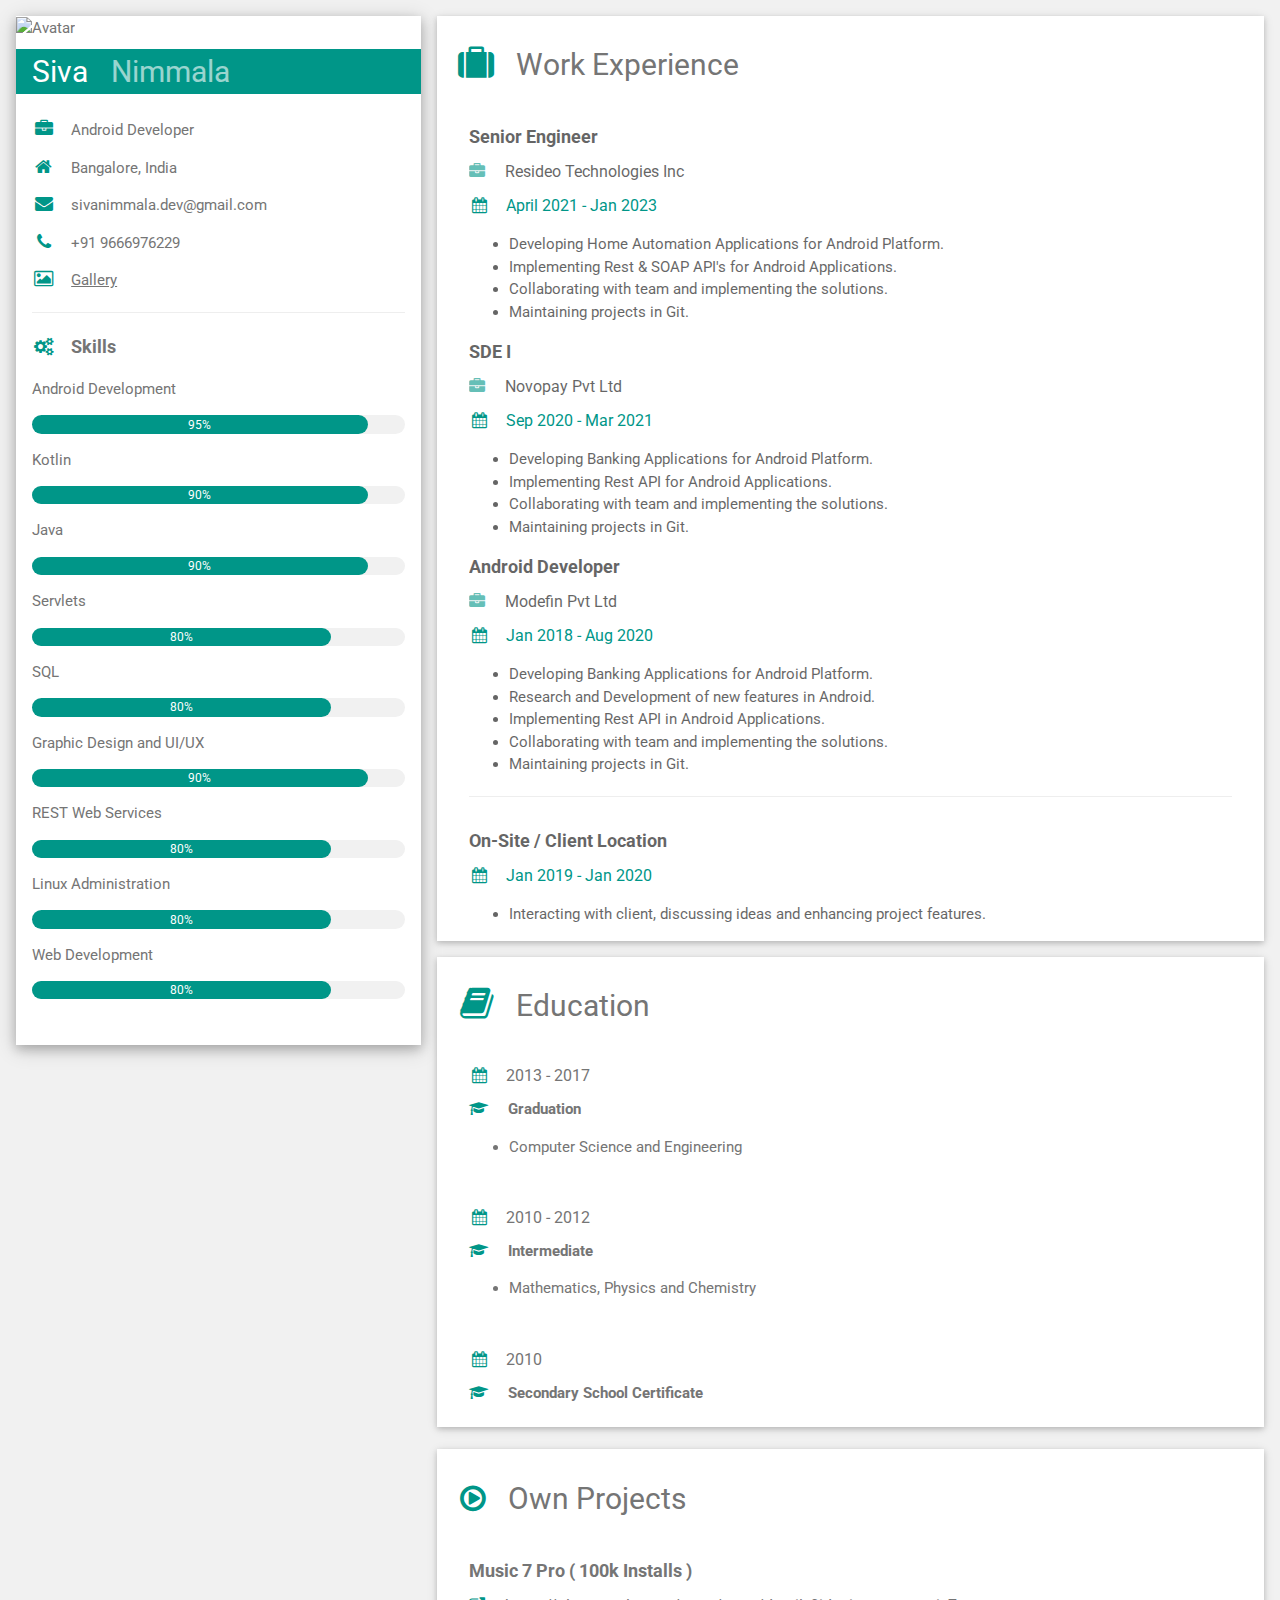
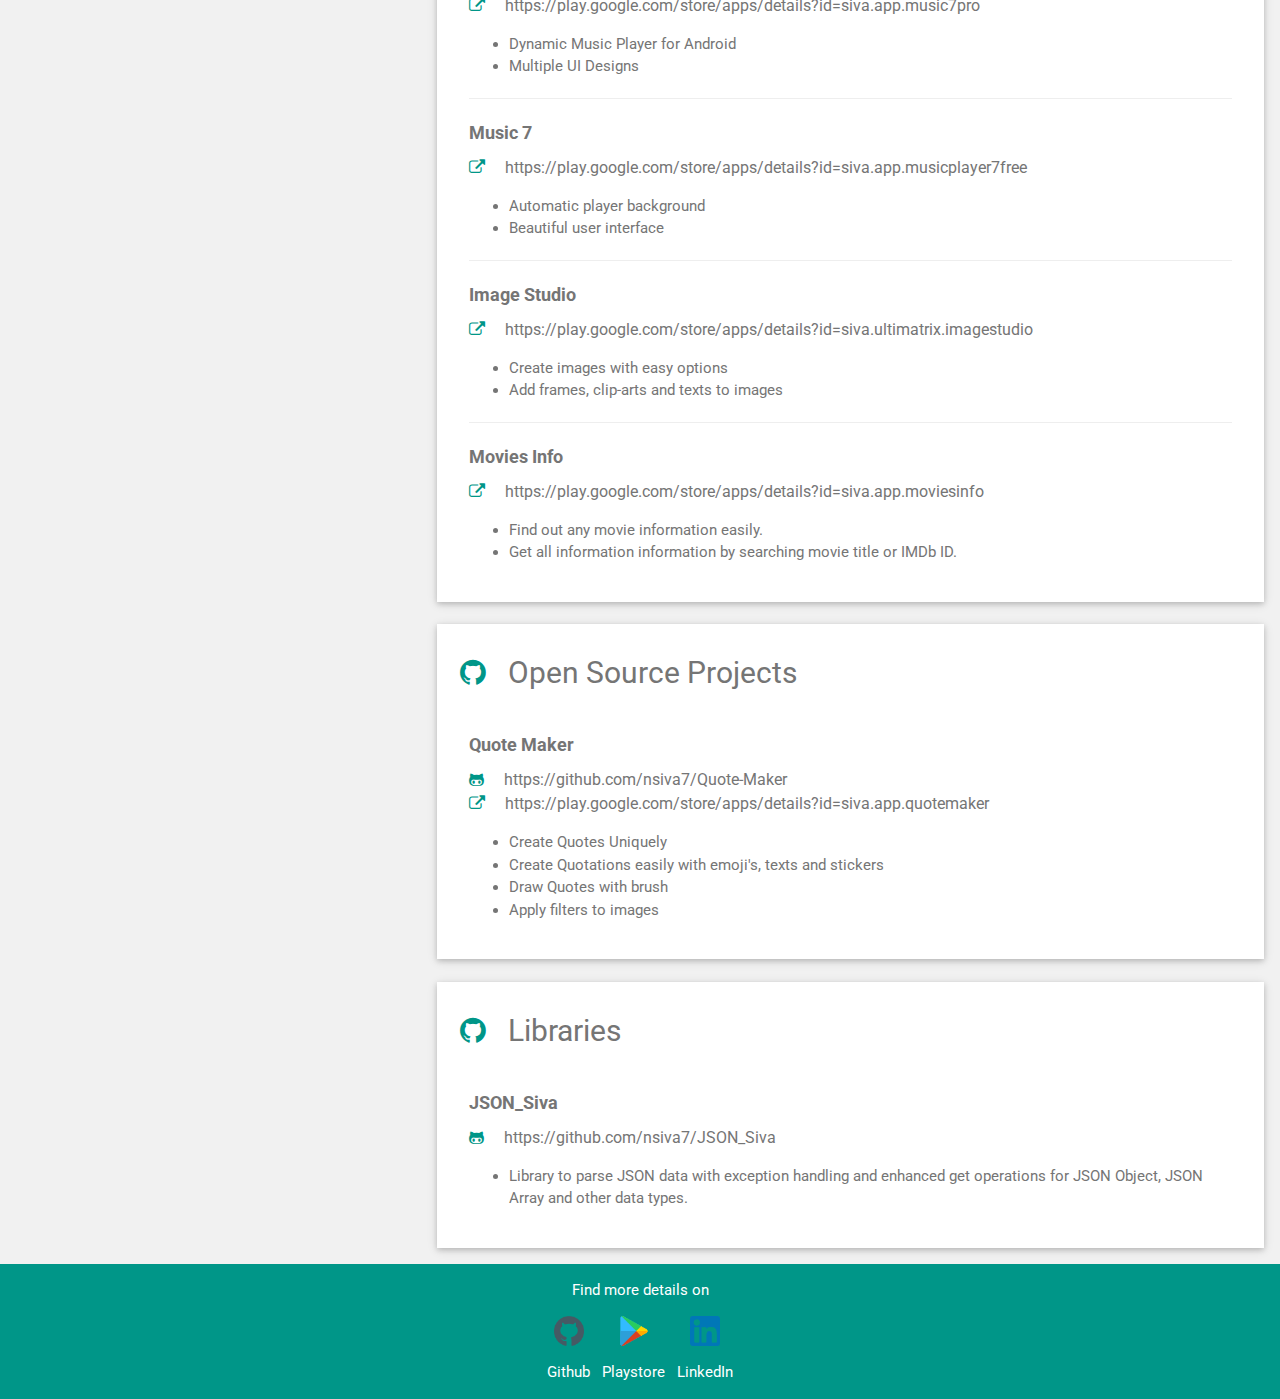
==== commit 3e99e433: "[Added] Gallery [Updated] 3rd company Last working" ====
--- a/index.html
+++ b/index.html
@@ -37,6 +37,8 @@
                     <p><i class="fa fa-envelope fa-fw w3-margin-right w3-large w3-text-teal"></i>sivanimmala.dev@gmail.com
                     </p>
                     <p><i class="fa fa-phone fa-fw w3-margin-right w3-large w3-text-teal"></i>+91 9666976229</p>
+                    <p><i class="fa fa-photo fa-fw w3-margin-right w3-large w3-text-teal"></i><a href="gallery.html">Gallery</a>
+                    </p>
                     <hr>
 
                     <p class="w3-large"><b><i class="fa fa-cogs fa-fw w3-margin-right w3-text-teal"></i>Skills</b>
@@ -113,8 +115,9 @@
                         <span class="fa fa-briefcase w3-margin-right w3-text-teal"></span>
                         <span>Resideo Technologies Inc</span>
                     </h6>
-                    <h6 class="w3-text-teal"><i class="fa fa-calendar fa-fw w3-margin-right"></i>April 2021 - <span
-                            class="w3-tag w3-teal w3-round">Current</span></h6>
+                    <h6 class="w3-text-teal"><i class="fa fa-calendar fa-fw w3-margin-right"></i>April 2021 - Jan 2023
+                        <!--<span class="w3-tag w3-teal w3-round">Current</span>-->
+                    </h6>
                     <ul class="w3-opacity">
                         <li>Developing Home Automation Applications for Android Platform.</li>
                         <li>Implementing Rest & SOAP API's for Android Applications.</li>
@@ -139,7 +142,8 @@
                         <span class="fa fa-briefcase w3-margin-right w3-text-teal"></span>
                         <span>Modefin Pvt Ltd</span>
                     </h6>
-                    <h6 class="w3-text-teal"><i class="fa fa-calendar fa-fw w3-margin-right"></i>Jan 2018 - Aug 2020</h6>
+                    <h6 class="w3-text-teal"><i class="fa fa-calendar fa-fw w3-margin-right"></i>Jan 2018 - Aug 2020
+                    </h6>
                     <ul class="w3-opacity">
                         <li>Developing Banking Applications for Android Platform.</li>
                         <li>Research and Development of new features in Android.</li>
@@ -201,7 +205,9 @@
                     <h5 class="w3-text-grey"><b>Music 7 Pro ( 100k Installs )</b></h5>
                     <h6 class="w3-text-grey">
                         <span class="fa fa-external-link w3-margin-right w3-text-teal"></span>
-                        <span><a style="display: inline-block;text-decoration: none" href="https://play.google.com/store/apps/details?id=siva.app.music7pro" target="_blank">https://play.google.com/store/apps/details?id=siva.app.music7pro</a></span>
+                        <span><a style="display: inline-block;text-decoration: none"
+                                 href="https://play.google.com/store/apps/details?id=siva.app.music7pro"
+                                 target="_blank">https://play.google.com/store/apps/details?id=siva.app.music7pro</a></span>
                     </h6>
                     <ul class="w3-text-grey">
                         <li>Dynamic Music Player for Android</li>
@@ -211,7 +217,9 @@
                     <h5 class="w3-text-grey"><b>Music 7</b></h5>
                     <h6 class="w3-text-grey">
                         <span class="fa fa-external-link w3-margin-right w3-text-teal"></span>
-                        <span><a style="display: inline-block;text-decoration: none" href="https://play.google.com/store/apps/details?id=siva.app.musicplayer7free" target="_blank">https://play.google.com/store/apps/details?id=siva.app.musicplayer7free</a></span>
+                        <span><a style="display: inline-block;text-decoration: none"
+                                 href="https://play.google.com/store/apps/details?id=siva.app.musicplayer7free"
+                                 target="_blank">https://play.google.com/store/apps/details?id=siva.app.musicplayer7free</a></span>
                     </h6>
                     <ul class="w3-text-grey">
                         <li>Automatic player background</li>
@@ -221,7 +229,9 @@
                     <h5 class="w3-text-grey"><b>Image Studio</b></h5>
                     <h6 class="w3-text-grey">
                         <span class="fa fa-external-link w3-margin-right w3-text-teal"></span>
-                        <span><a style="display: inline-block;text-decoration: none" href="https://play.google.com/store/apps/details?id=siva.ultimatrix.imagestudio" target="_blank">https://play.google.com/store/apps/details?id=siva.ultimatrix.imagestudio</a></span>
+                        <span><a style="display: inline-block;text-decoration: none"
+                                 href="https://play.google.com/store/apps/details?id=siva.ultimatrix.imagestudio"
+                                 target="_blank">https://play.google.com/store/apps/details?id=siva.ultimatrix.imagestudio</a></span>
                     </h6>
                     <ul class="w3-text-grey">
                         <li>Create images with easy options</li>
@@ -231,7 +241,9 @@
                     <h5 class="w3-text-grey"><b>Movies Info</b></h5>
                     <h6 class="w3-text-grey">
                         <span class="fa fa-external-link w3-margin-right w3-text-teal"></span>
-                        <span><a style="display: inline-block;text-decoration: none" href="https://play.google.com/store/apps/details?id=siva.app.moviesinfo" target="_blank">https://play.google.com/store/apps/details?id=siva.app.moviesinfo</a></span>
+                        <span><a style="display: inline-block;text-decoration: none"
+                                 href="https://play.google.com/store/apps/details?id=siva.app.moviesinfo"
+                                 target="_blank">https://play.google.com/store/apps/details?id=siva.app.moviesinfo</a></span>
                     </h6>
                     <ul class="w3-text-grey">
                         <li>Find out any movie information easily.</li>
@@ -251,10 +263,13 @@
                     <h5 class="w3-text-grey"><b>Quote Maker</b></h5>
                     <h6 class="w3-text-grey">
                         <span class="fa fa-github-alt w3-margin-right w3-text-teal"></span>
-                        <span><a style="display: inline-block;text-decoration: none" href="https://github.com/nsiva7/Quote-Maker" target="_blank">https://github.com/nsiva7/Quote-Maker</a></span>
+                        <span><a style="display: inline-block;text-decoration: none"
+                                 href="https://github.com/nsiva7/Quote-Maker" target="_blank">https://github.com/nsiva7/Quote-Maker</a></span>
                         <br/>
                         <span class="fa fa-external-link w3-margin-right w3-text-teal"></span>
-                        <span><a style="display: inline-block;text-decoration: none" href="https://play.google.com/store/apps/details?id=siva.app.quotemaker" target="_blank">https://play.google.com/store/apps/details?id=siva.app.quotemaker</a></span>
+                        <span><a style="display: inline-block;text-decoration: none"
+                                 href="https://play.google.com/store/apps/details?id=siva.app.quotemaker"
+                                 target="_blank">https://play.google.com/store/apps/details?id=siva.app.quotemaker</a></span>
                     </h6>
                     <ul class="w3-text-grey">
                         <li>Create Quotes Uniquely</li>
@@ -276,10 +291,12 @@
                     <h5 class="w3-text-grey"><b>JSON_Siva</b></h5>
                     <h6 class="w3-text-grey">
                         <span class="fa fa-github-alt w3-margin-right w3-text-teal"></span>
-                        <span><a style="display: inline-block;text-decoration: none" href="https://github.com/nsiva7/JSON_Siva" target="_blank">https://github.com/nsiva7/JSON_Siva</a></span>
-                    </h6>
-                    <ul class="w3-text-grey">
-                        <li>Library to parse JSON data with exception handling and enhanced get operations for JSON Object, JSON Array and other data types.
+                        <span><a style="display: inline-block;text-decoration: none"
+                                 href="https://github.com/nsiva7/JSON_Siva" target="_blank">https://github.com/nsiva7/JSON_Siva</a></span>
+                    </h6>
+                    <ul class="w3-text-grey">
+                        <li>Library to parse JSON data with exception handling and enhanced get operations for JSON
+                            Object, JSON Array and other data types.
                         </li>
                     </ul>
                     <br>
@@ -305,14 +322,16 @@
             </div>
         </a>
         <p style="display: inline-block">&nbsp;</p>
-        <a style="display: inline-block;text-decoration: none" href="https://play.google.com/store/apps/dev?id=6295337706296843782" target="_blank">
+        <a style="display: inline-block;text-decoration: none"
+           href="https://play.google.com/store/apps/dev?id=6295337706296843782" target="_blank">
             <div style="align-content: center">
                 <img alt="Siva Nimmala on Google Playstore" src="res/playstore.png" width="30" height="30">
                 <p>Playstore</p>
             </div>
         </a>
         <p style="display: inline-block">&nbsp;</p>
-        <a style="display: inline-block;text-decoration: none" href="https://www.linkedin.com/in/siva-nimmala-716959147/" target="_blank">
+        <a style="display: inline-block;text-decoration: none"
+           href="https://www.linkedin.com/in/siva-nimmala-716959147/" target="_blank">
             <div style="align-content: center">
                 <img alt="Siva Nimmala on LinkedIn" src="res/linkedin.png" width="30" height="30">
                 <p>LinkedIn</p>
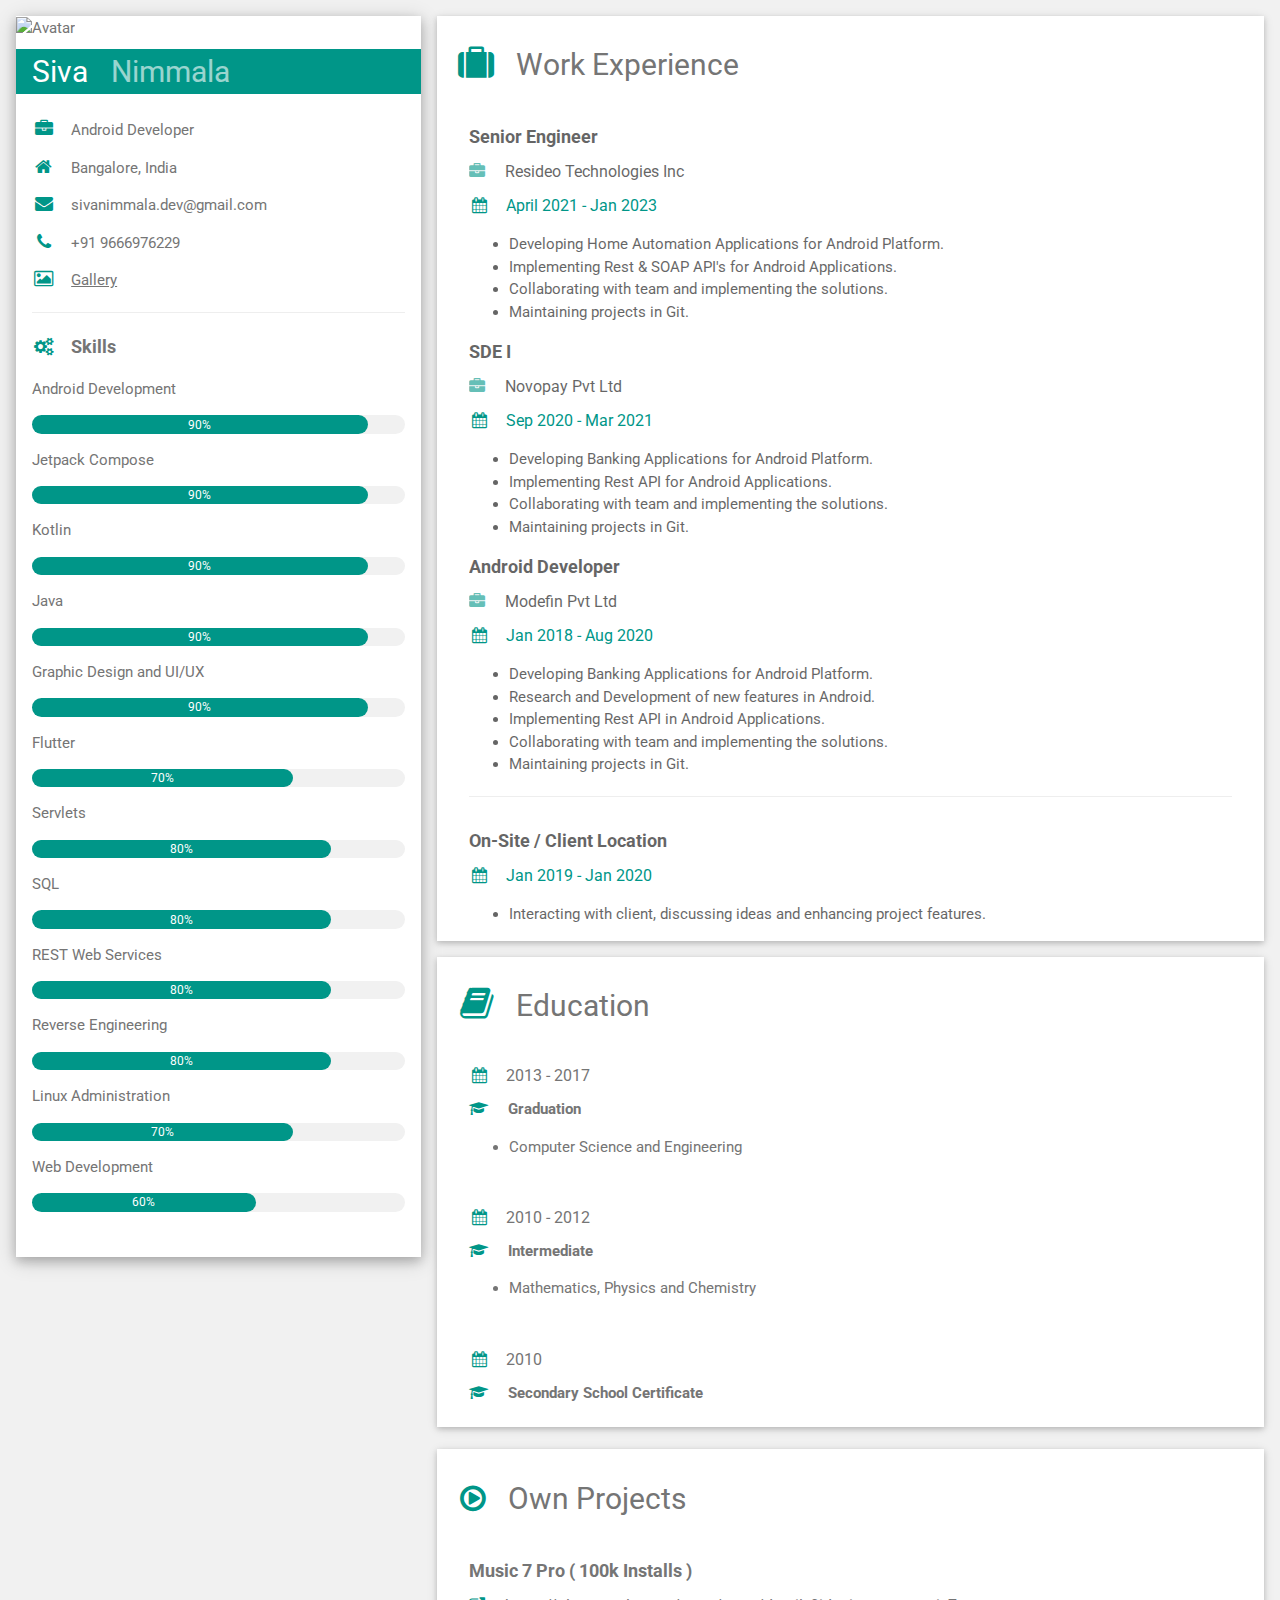
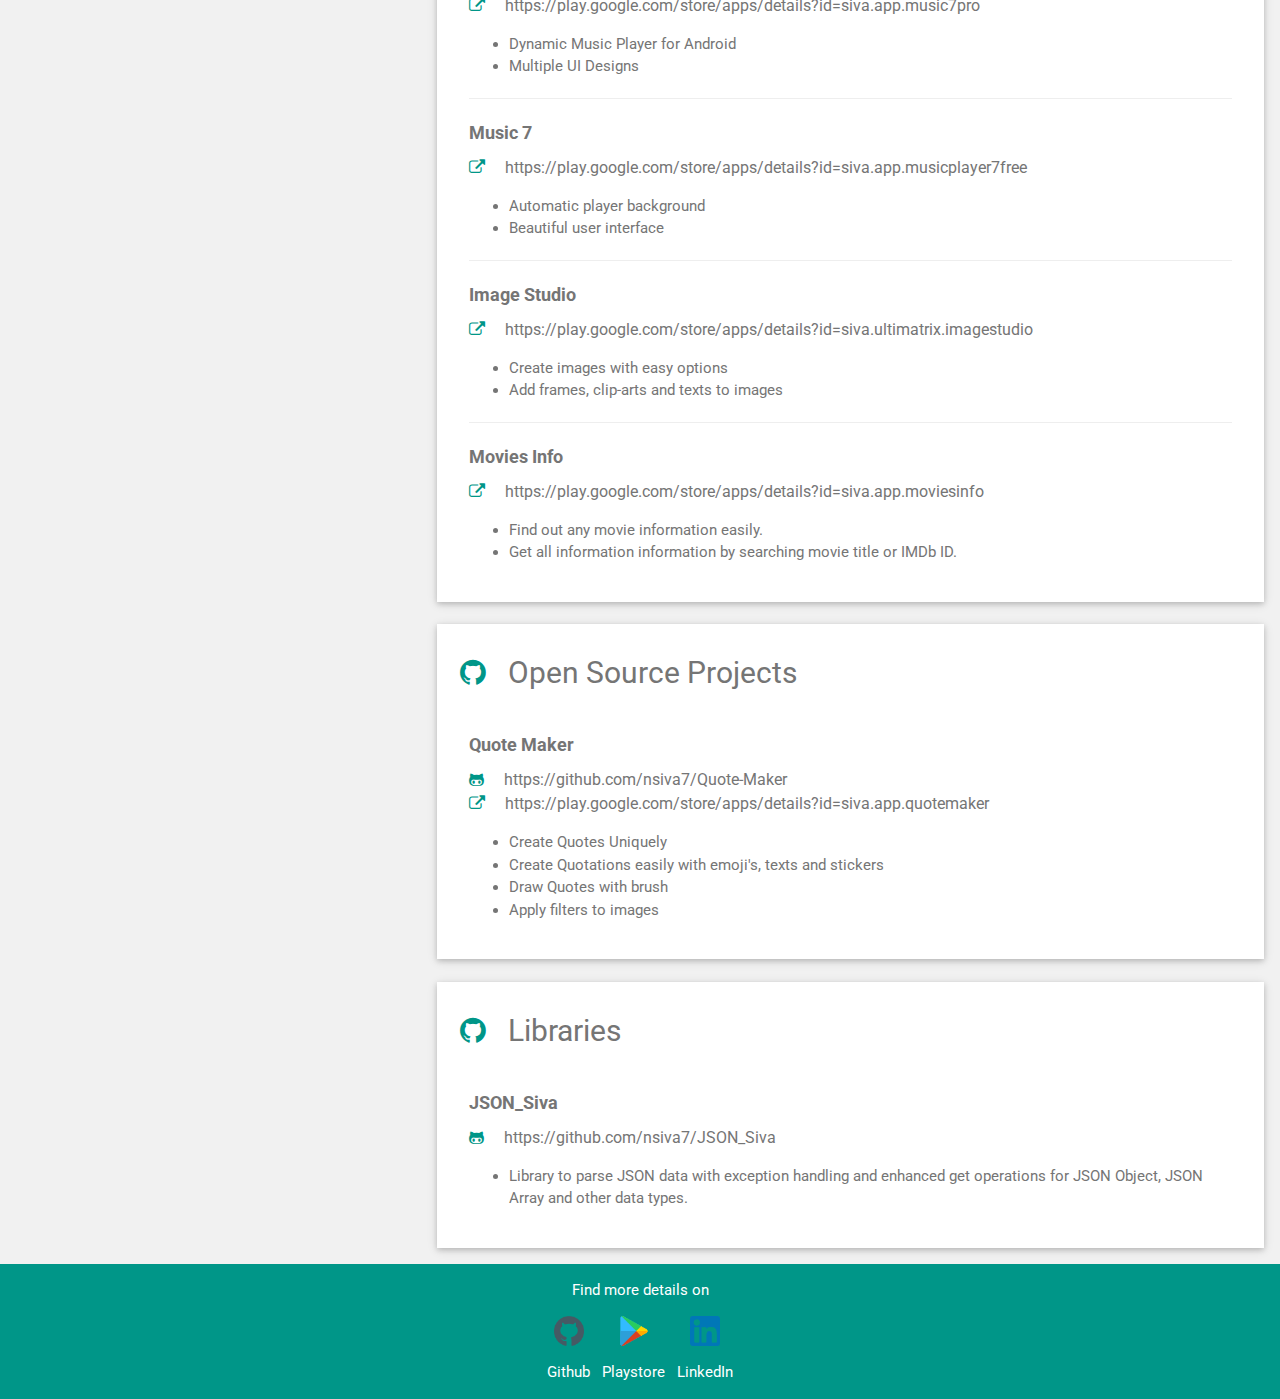
==== commit 16aa24ea: "[Updated] Info" ====
--- a/index.html
+++ b/index.html
@@ -25,7 +25,7 @@
 
             <div class="w3-white w3-text-grey w3-card-4">
                 <div class="w3-display-container">
-                    <img src="https://avatars.githubusercontent.com/u/40906974" style="width:100%" alt="Avatar">
+                    <img src="res/Siva%20Nimmala%20%20(34).jpg" style="width:100%" alt="Avatar">
                     <h2 class="w3-teal">
                         <span class="w3-margin-left">Siva</span>
                         <span class="w3-margin-left w3-opacity">Nimmala</span>
@@ -45,20 +45,38 @@
                     </p>
                     <p>Android Development</p>
                     <div class="w3-light-grey w3-round-xlarge w3-small">
-                        <div class="w3-container w3-center w3-round-xlarge w3-teal" style="width:90%">95%</div>
-                    </div>
-                    <p>Kotlin</p>
+                        <div class="w3-container w3-center w3-round-xlarge w3-teal" style="width:90%">90%</div>
+                    </div>
+                    <p>Jetpack Compose</p>
                     <div class="w3-light-grey w3-round-xlarge w3-small">
                         <div class="w3-container w3-center w3-round-xlarge w3-teal" style="width:90%">
                             <div class="w3-center w3-text-white">90%</div>
                         </div>
                     </div>
-                    <p>Java</p>
+                    <p>Kotlin</p>
                     <div class="w3-light-grey w3-round-xlarge w3-small">
                         <div class="w3-container w3-center w3-round-xlarge w3-teal" style="width:90%">
                             <div class="w3-center w3-text-white">90%</div>
                         </div>
                     </div>
+                    <p>Java</p>
+                    <div class="w3-light-grey w3-round-xlarge w3-small">
+                        <div class="w3-container w3-center w3-round-xlarge w3-teal" style="width:90%">
+                            <div class="w3-center w3-text-white">90%</div>
+                        </div>
+                    </div>
+                    <p>Graphic Design and UI/UX</p>
+                    <div class="w3-light-grey w3-round-xlarge w3-small">
+                        <div class="w3-container w3-center w3-round-xlarge w3-teal" style="width:90%">
+                            <div class="w3-center w3-text-white">90%</div>
+                        </div>
+                    </div>
+                    <p>Flutter</p>
+                    <div class="w3-light-grey w3-round-xlarge w3-small">
+                        <div class="w3-container w3-center w3-round-xlarge w3-teal" style="width:70%">
+                            <div class="w3-center w3-text-white">70%</div>
+                        </div>
+                    </div>
                     <p>Servlets</p>
                     <div class="w3-light-grey w3-round-xlarge w3-small">
                         <div class="w3-container w3-center w3-round-xlarge w3-teal" style="width:80%">
@@ -71,28 +89,28 @@
                             <div class="w3-center w3-text-white">80%</div>
                         </div>
                     </div>
-                    <p>Graphic Design and UI/UX</p>
-                    <div class="w3-light-grey w3-round-xlarge w3-small">
-                        <div class="w3-container w3-center w3-round-xlarge w3-teal" style="width:90%">
-                            <div class="w3-center w3-text-white">90%</div>
-                        </div>
-                    </div>
                     <p>REST Web Services</p>
                     <div class="w3-light-grey w3-round-xlarge w3-small">
                         <div class="w3-container w3-center w3-round-xlarge w3-teal" style="width:80%">
                             <div class="w3-center w3-text-white">80%</div>
                         </div>
                     </div>
-                    <p>Linux Administration</p>
+                    <p>Reverse Engineering</p>
                     <div class="w3-light-grey w3-round-xlarge w3-small">
                         <div class="w3-container w3-center w3-round-xlarge w3-teal" style="width:80%">
                             <div class="w3-center w3-text-white">80%</div>
                         </div>
                     </div>
+                    <p>Linux Administration</p>
+                    <div class="w3-light-grey w3-round-xlarge w3-small">
+                        <div class="w3-container w3-center w3-round-xlarge w3-teal" style="width:70%">
+                            <div class="w3-center w3-text-white">70%</div>
+                        </div>
+                    </div>
                     <p>Web Development</p>
                     <div class="w3-light-grey w3-round-xlarge w3-small">
-                        <div class="w3-container w3-center w3-round-xlarge w3-teal" style="width:80%">
-                            <div class="w3-center w3-text-white">80%</div>
+                        <div class="w3-container w3-center w3-round-xlarge w3-teal" style="width:60%">
+                            <div class="w3-center w3-text-white">60%</div>
                         </div>
                     </div>
                     <br><br>
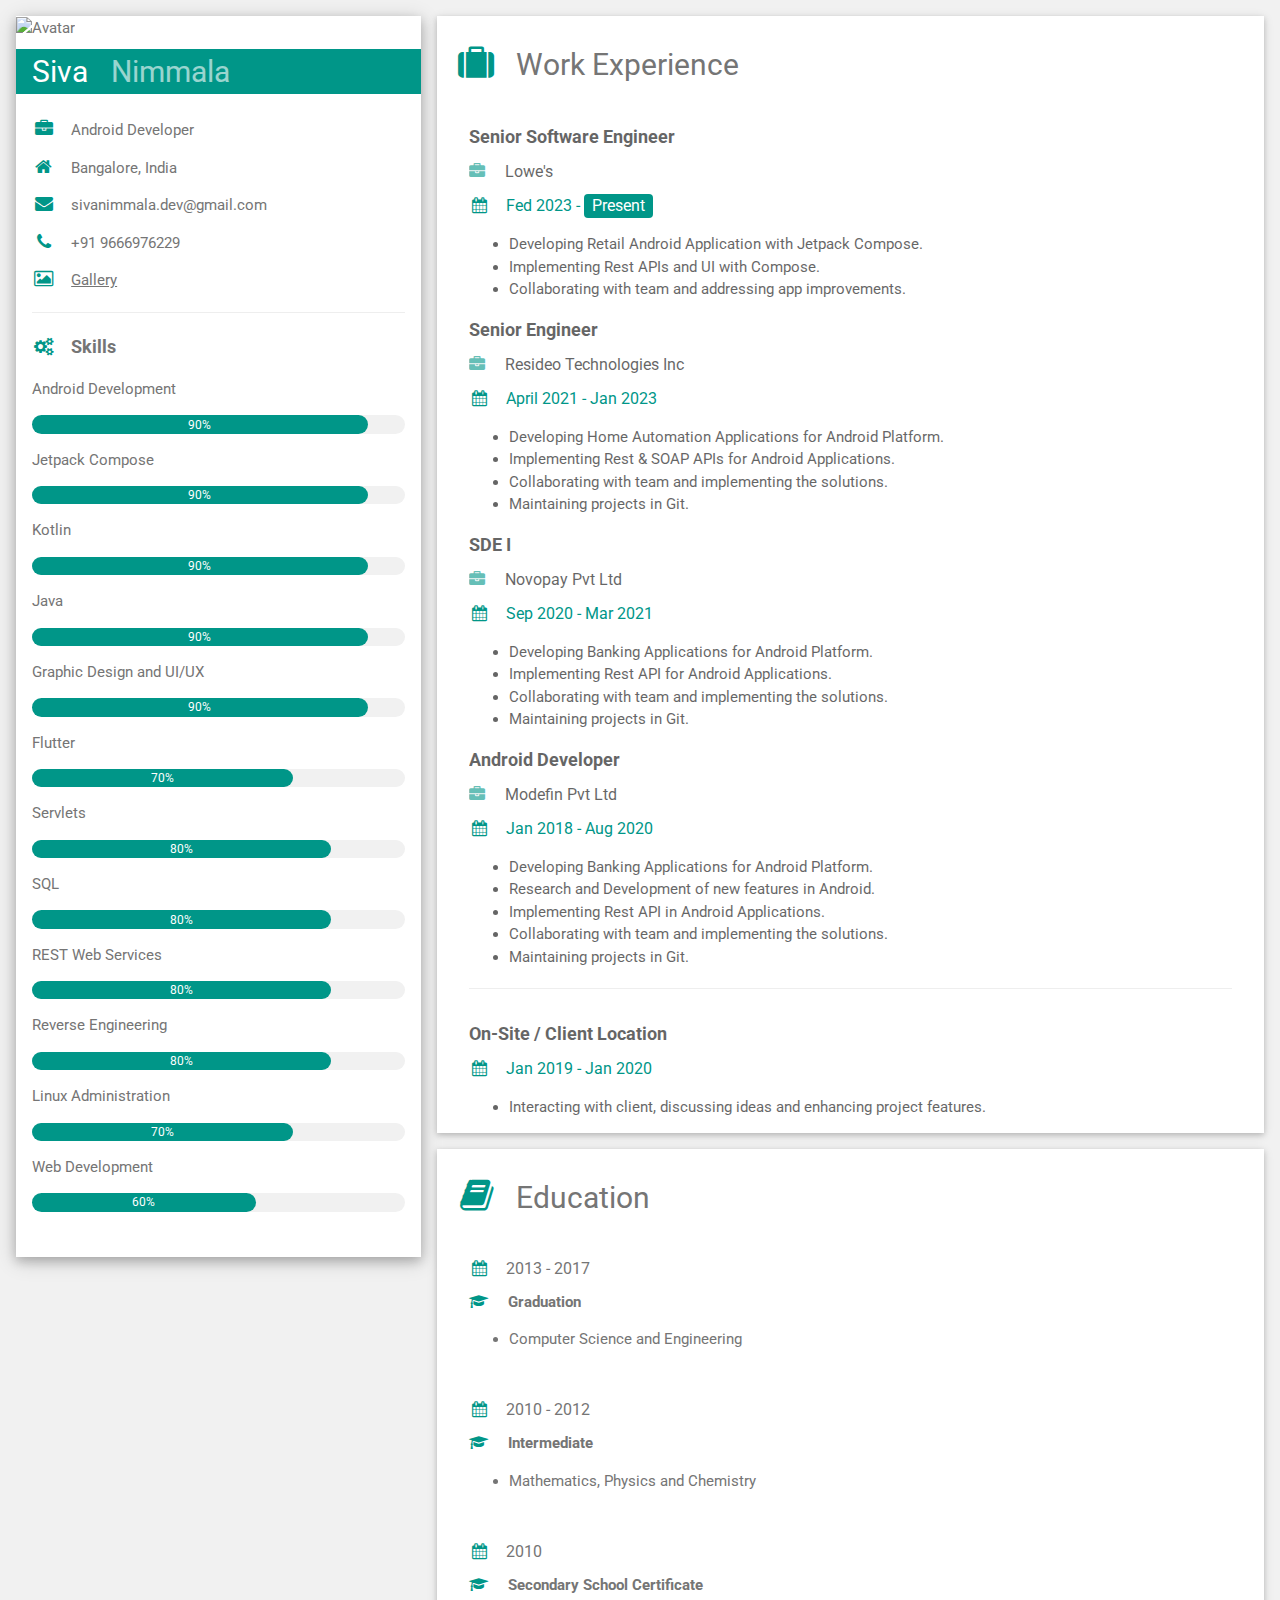
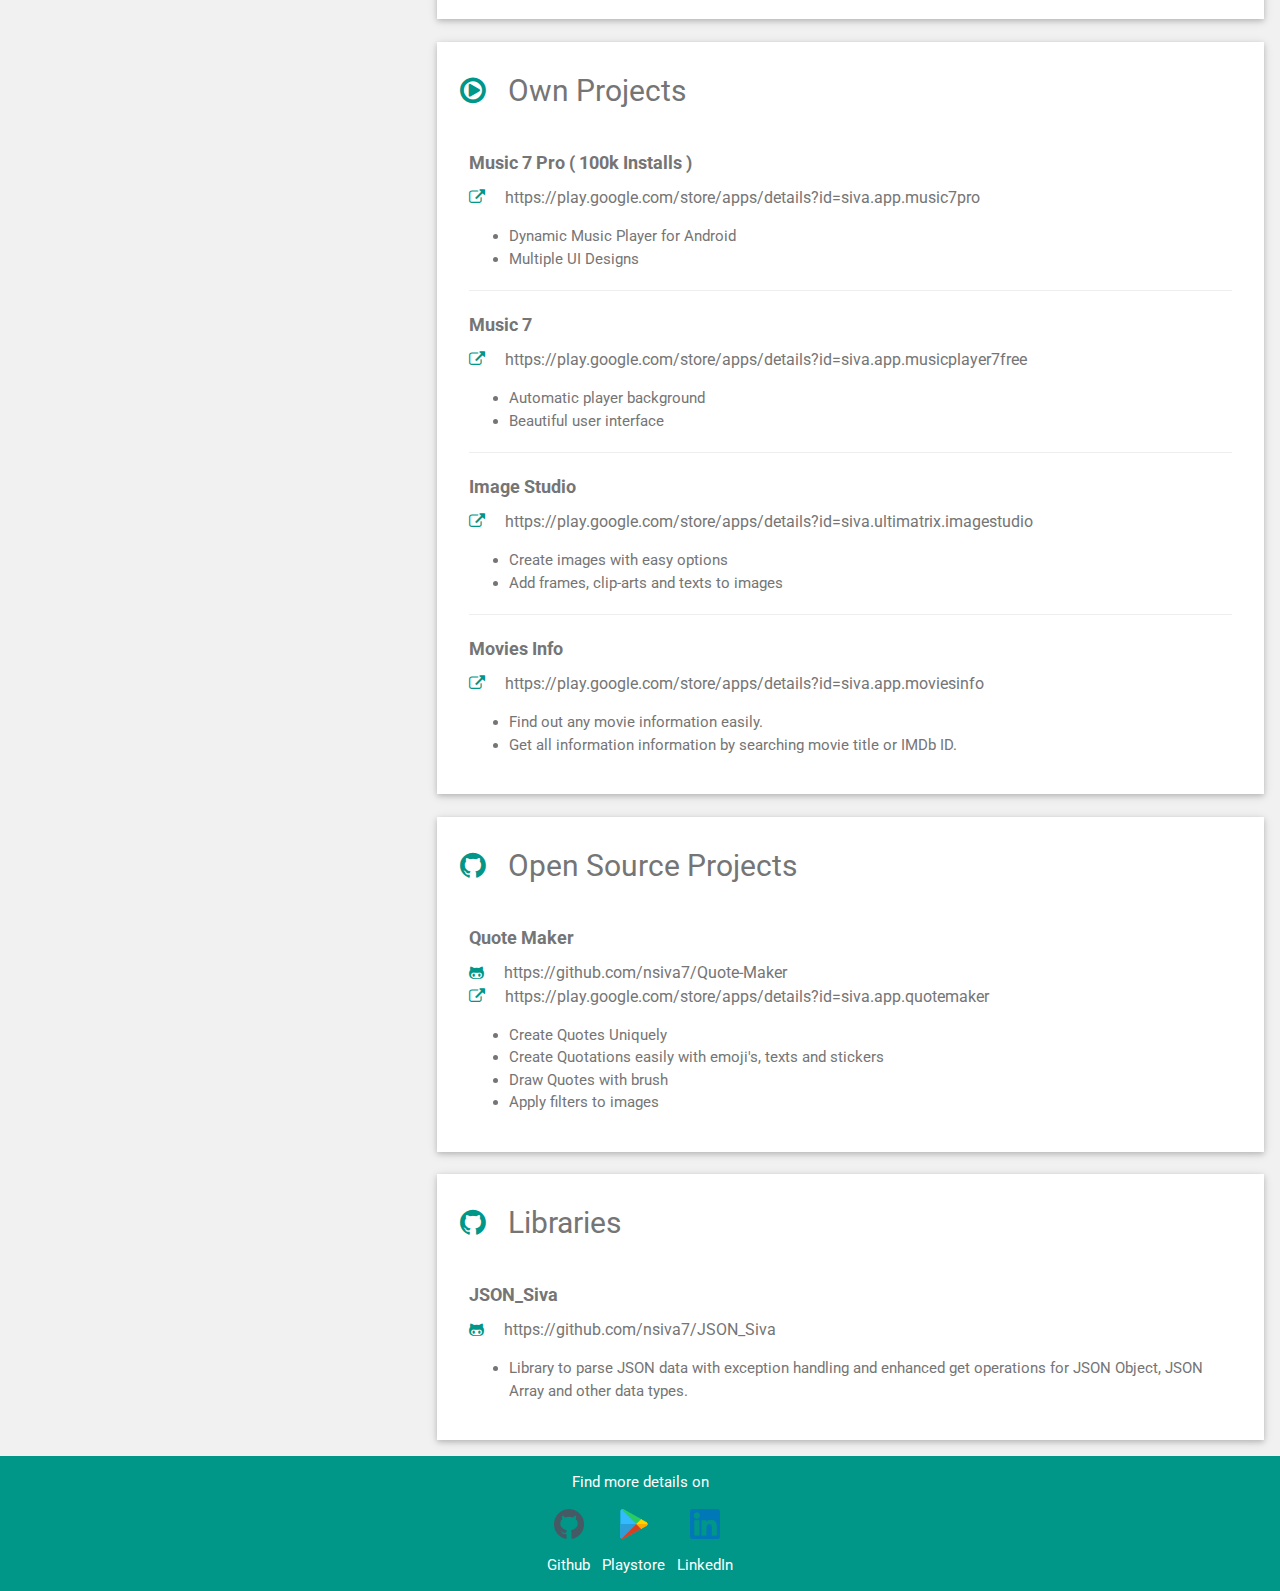
==== commit e7831736: "[Added] Lowe's Experience" ====
--- a/index.html
+++ b/index.html
@@ -128,17 +128,31 @@
                 <h2 class="w3-text-grey w3-padding-16"><i
                         class="fa fa-suitcase fa-fw w3-margin-right w3-xxlarge w3-text-teal"></i>Work Experience</h2>
                 <div class="w3-container">
+
+                    <h5 class="w3-opacity"><b>Senior Software Engineer</b></h5>
+                    <h6 class="w3-opacity">
+                        <span class="fa fa-briefcase w3-margin-right w3-text-teal"></span>
+                        <span>Lowe's</span>
+                    </h6>
+                    <h6 class="w3-text-teal"><i class="fa fa-calendar fa-fw w3-margin-right"></i>Fed 2023 -
+                        <span class="w3-tag w3-teal w3-round">Present</span>
+                    </h6>
+                    <ul class="w3-opacity">
+                        <li>Developing Retail Android Application with Jetpack Compose.</li>
+                        <li>Implementing Rest APIs and UI with Compose.</li>
+                        <li>Collaborating with team and addressing app improvements.</li>
+                    </ul>
+
                     <h5 class="w3-opacity"><b>Senior Engineer</b></h5>
                     <h6 class="w3-opacity">
                         <span class="fa fa-briefcase w3-margin-right w3-text-teal"></span>
                         <span>Resideo Technologies Inc</span>
                     </h6>
                     <h6 class="w3-text-teal"><i class="fa fa-calendar fa-fw w3-margin-right"></i>April 2021 - Jan 2023
-                        <!--<span class="w3-tag w3-teal w3-round">Current</span>-->
                     </h6>
                     <ul class="w3-opacity">
                         <li>Developing Home Automation Applications for Android Platform.</li>
-                        <li>Implementing Rest & SOAP API's for Android Applications.</li>
+                        <li>Implementing Rest & SOAP APIs for Android Applications.</li>
                         <li>Collaborating with team and implementing the solutions.</li>
                         <li>Maintaining projects in Git.</li>
                     </ul>
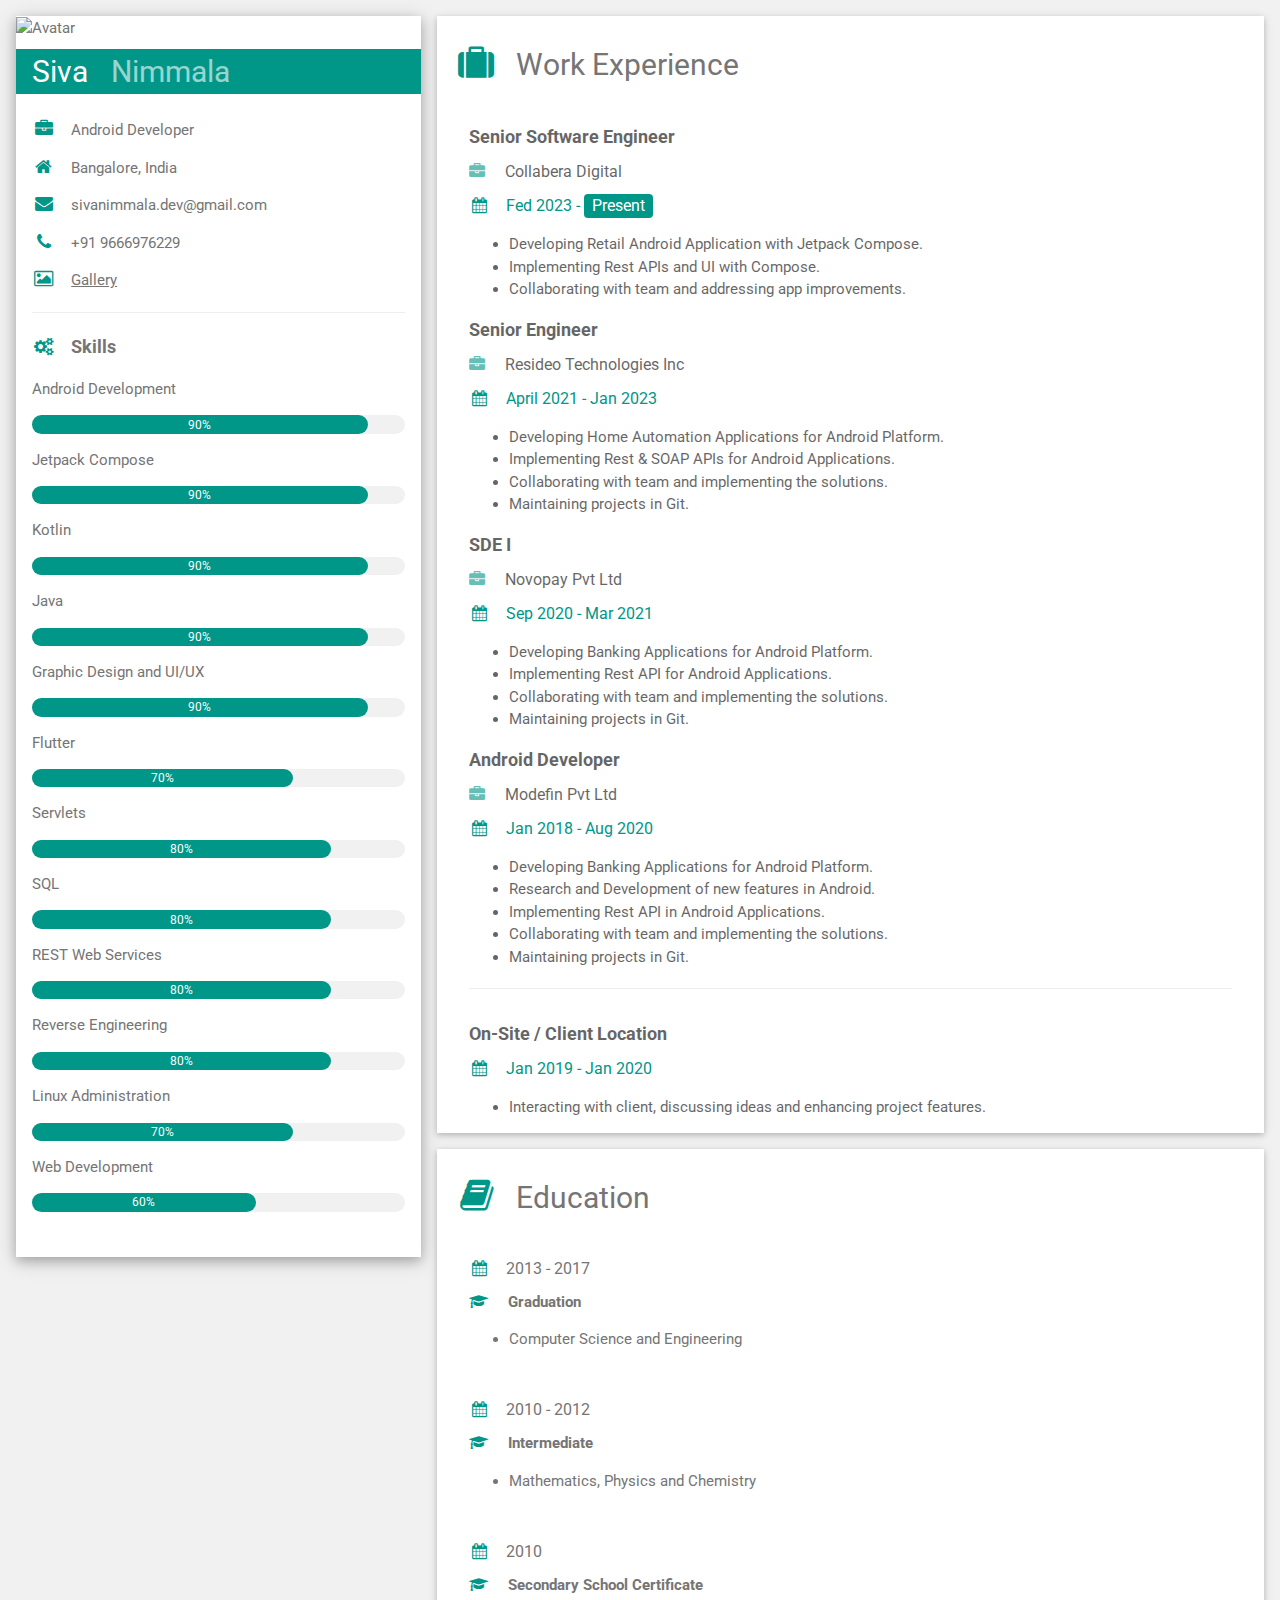
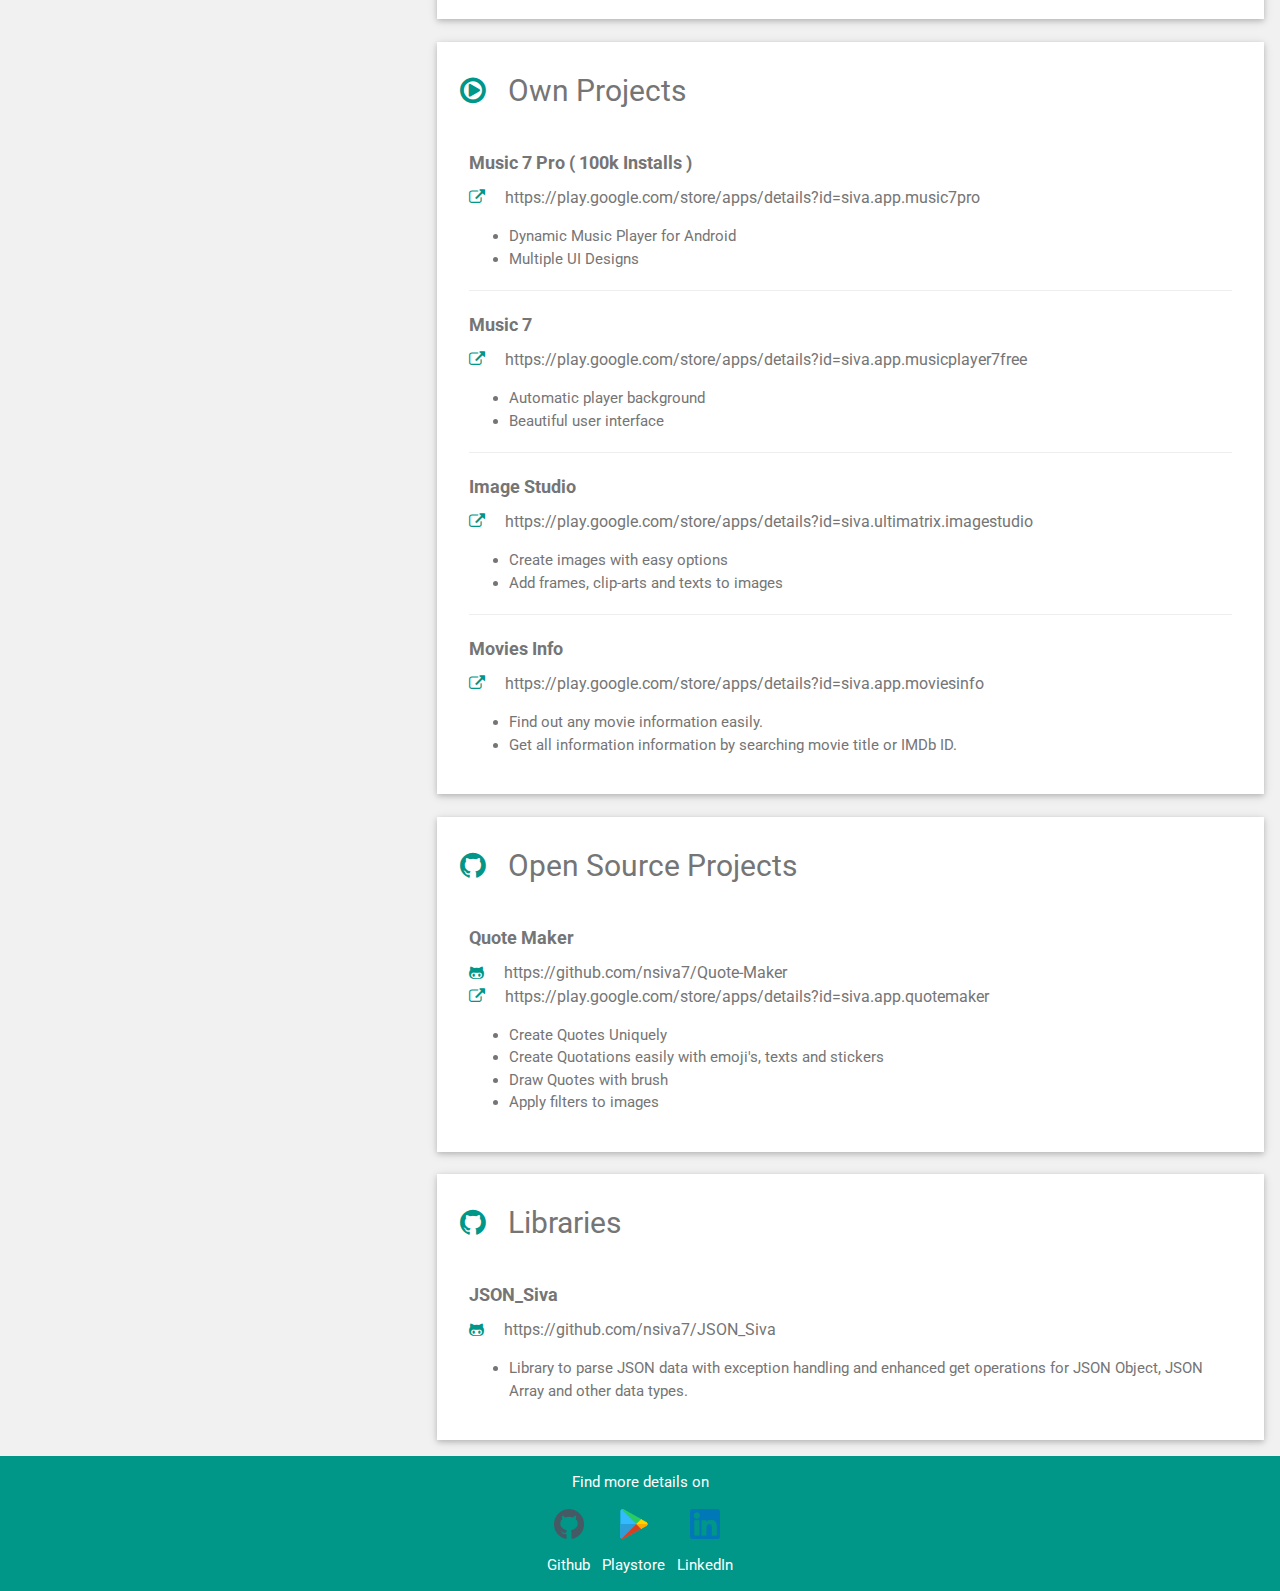
==== commit 32a2ba7c: "[Added] Collabera Digital Experience" ====
--- a/index.html
+++ b/index.html
@@ -132,7 +132,7 @@
                     <h5 class="w3-opacity"><b>Senior Software Engineer</b></h5>
                     <h6 class="w3-opacity">
                         <span class="fa fa-briefcase w3-margin-right w3-text-teal"></span>
-                        <span>Lowe's</span>
+                        <span>Collabera Digital</span>
                     </h6>
                     <h6 class="w3-text-teal"><i class="fa fa-calendar fa-fw w3-margin-right"></i>Fed 2023 -
                         <span class="w3-tag w3-teal w3-round">Present</span>
